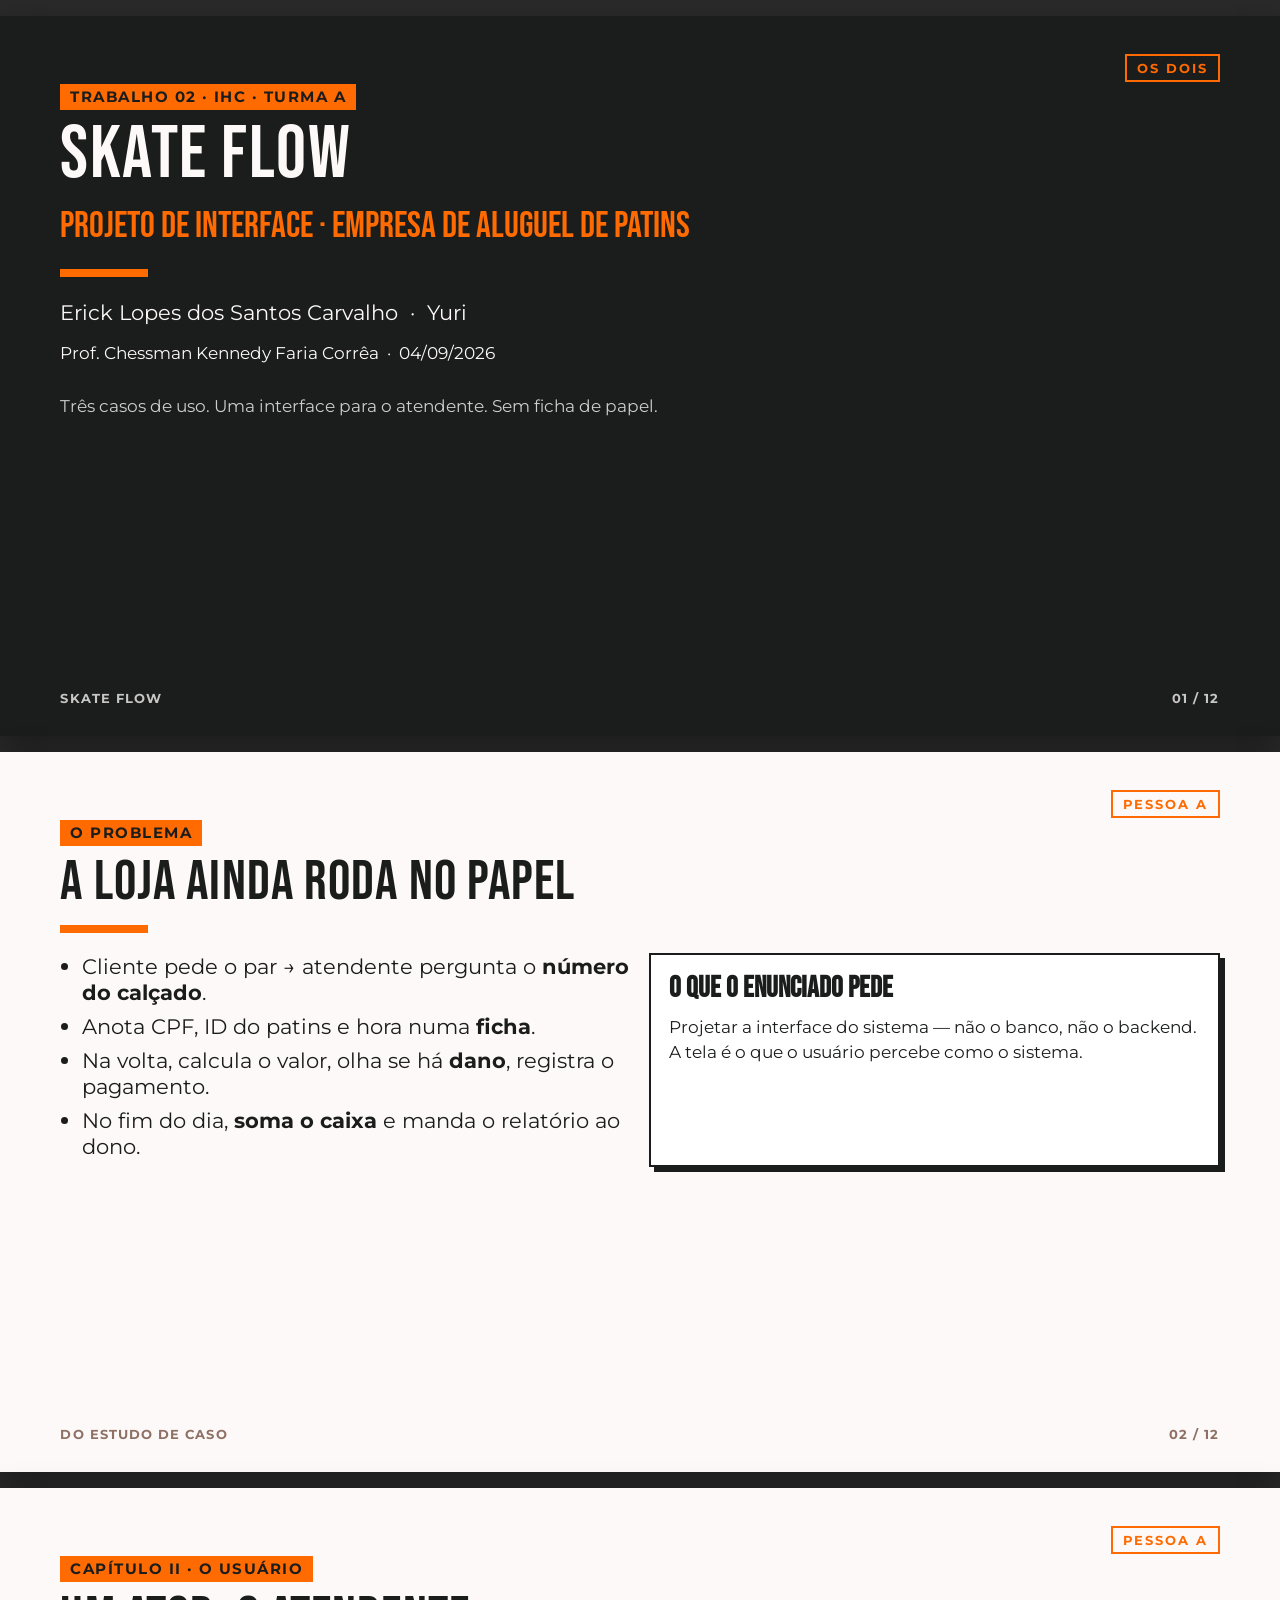
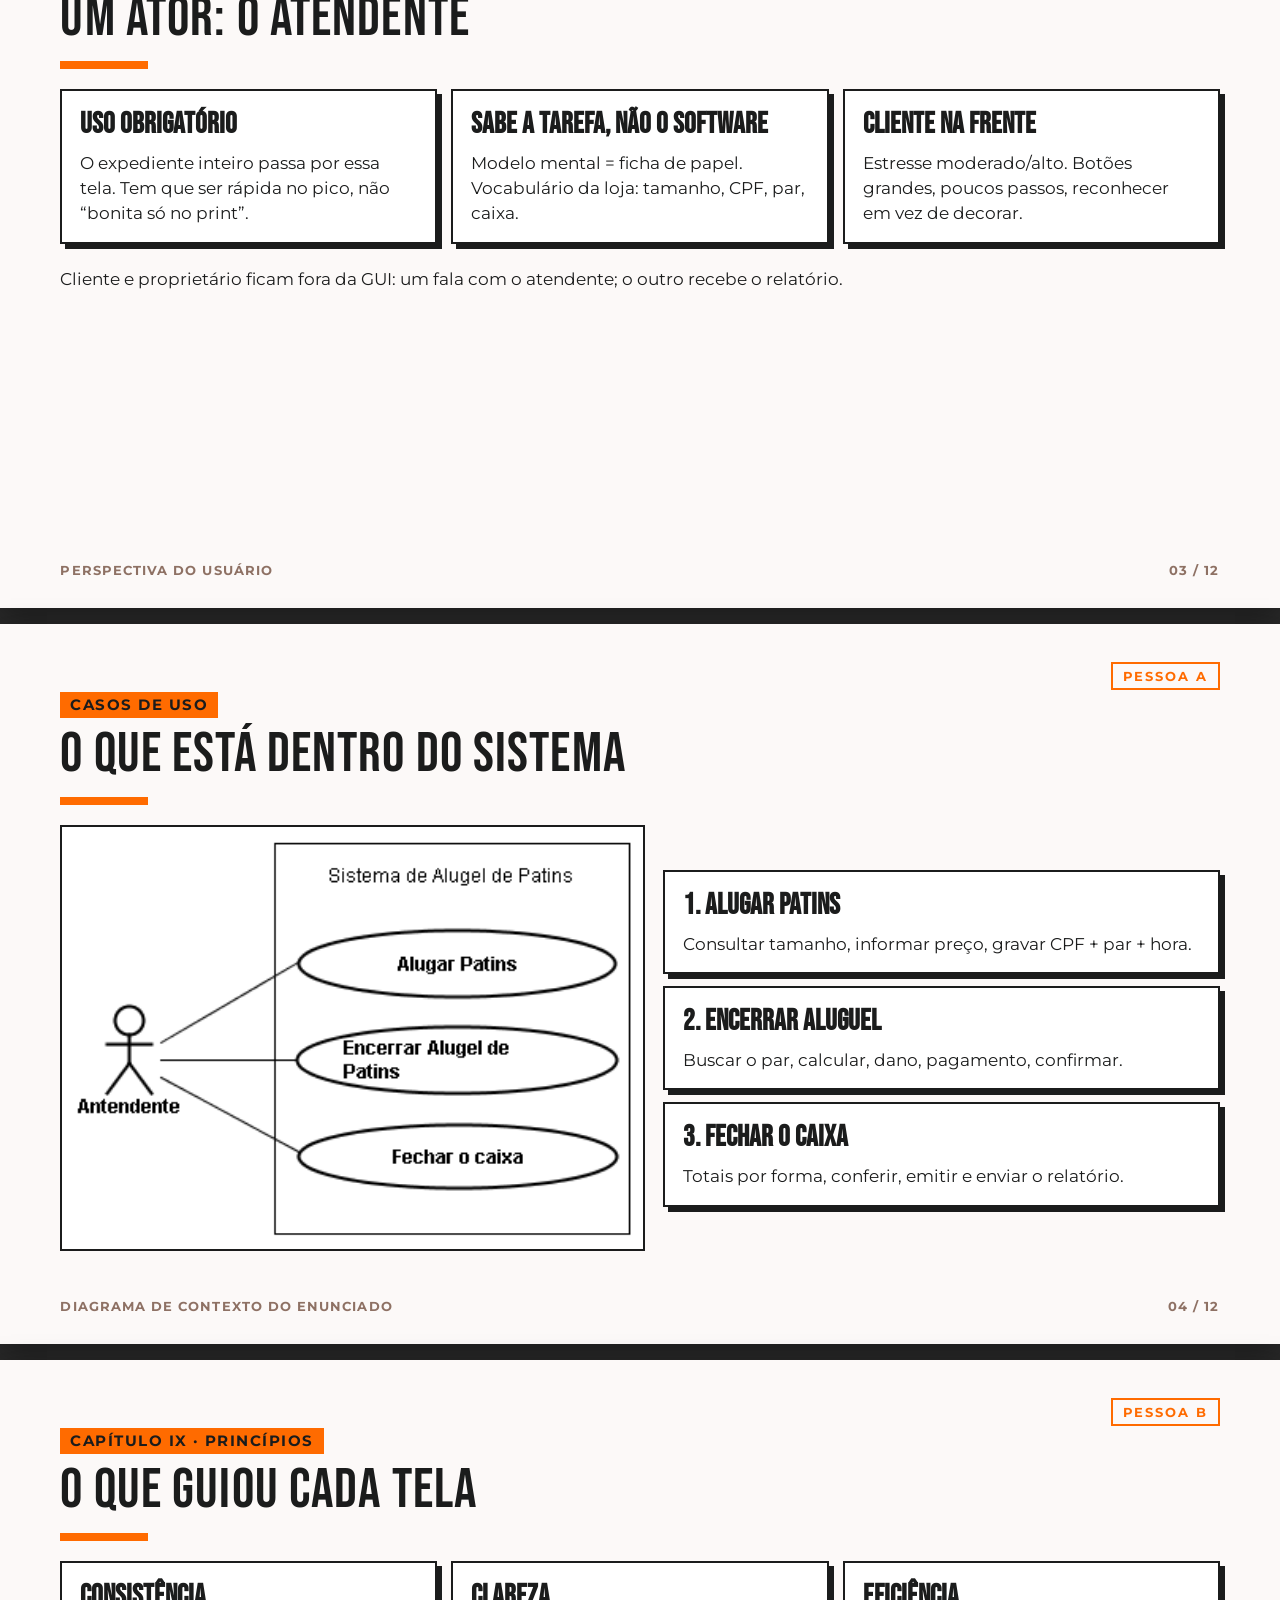
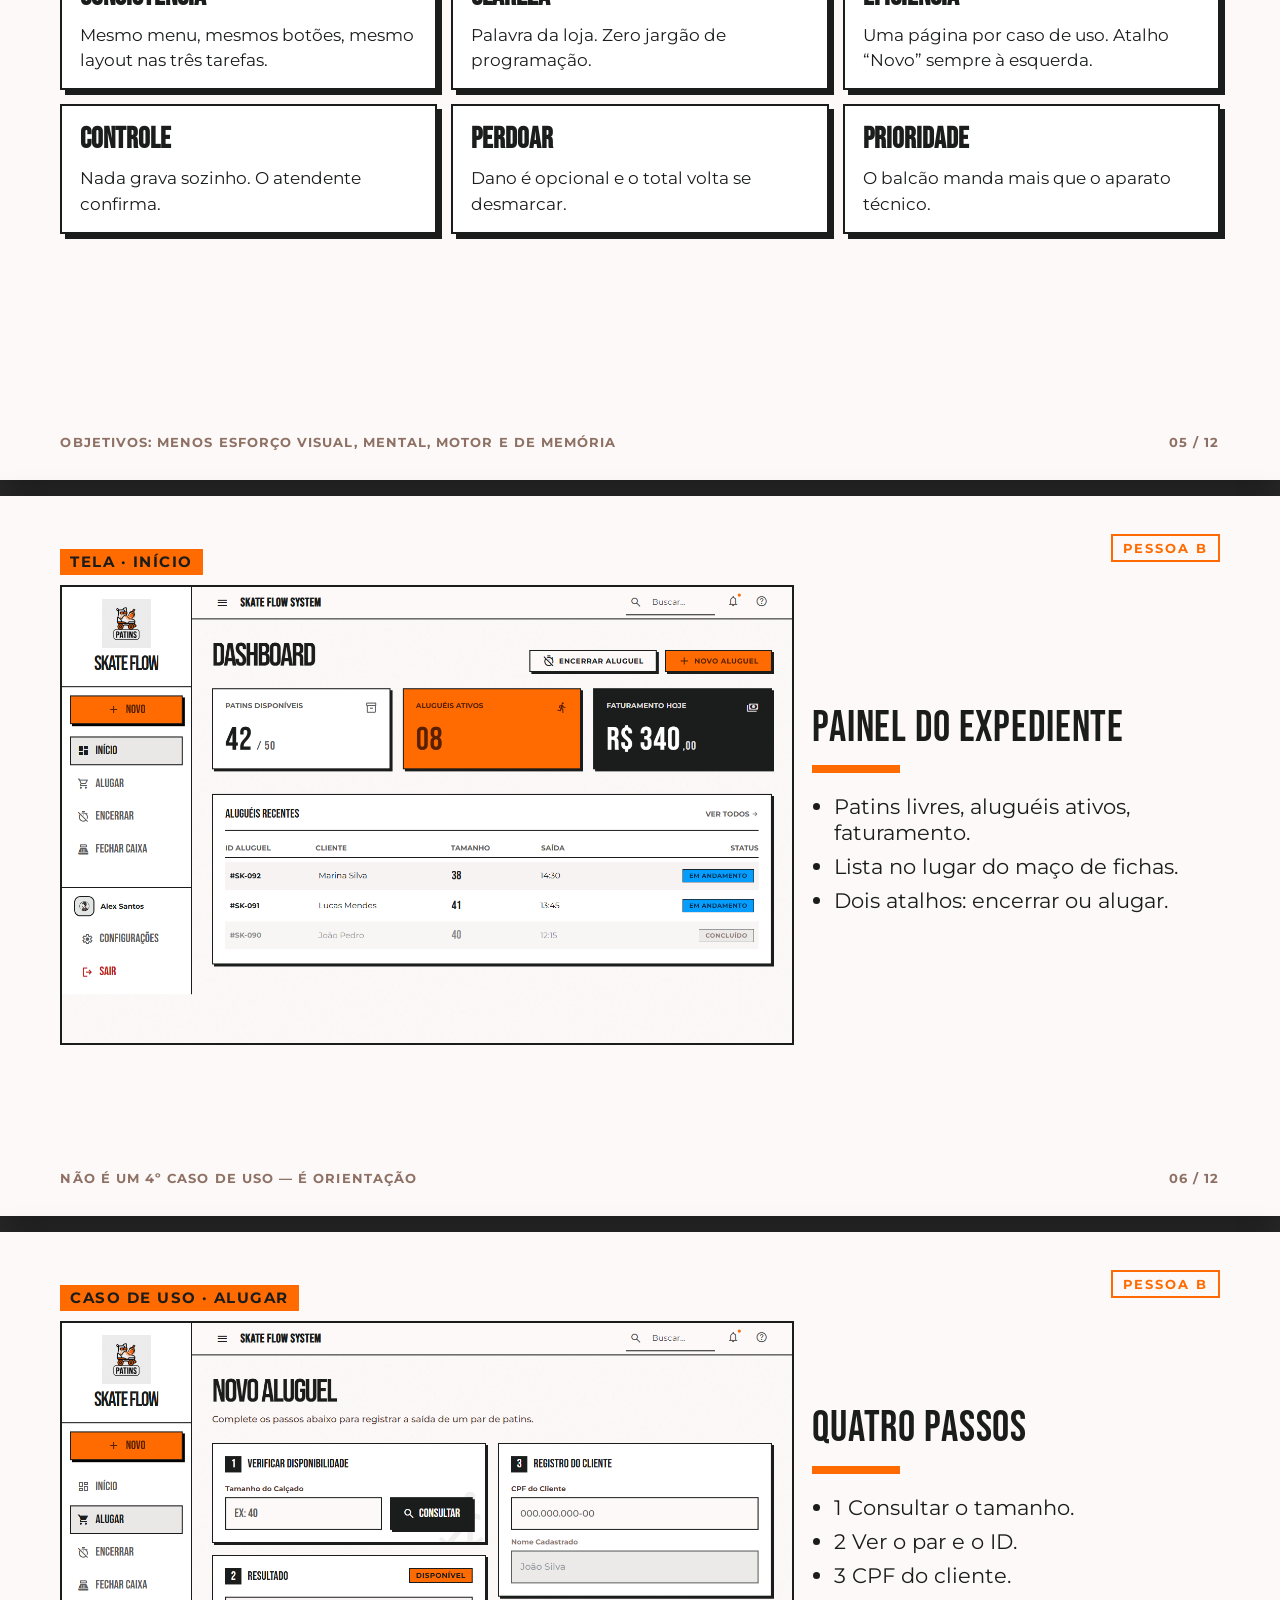
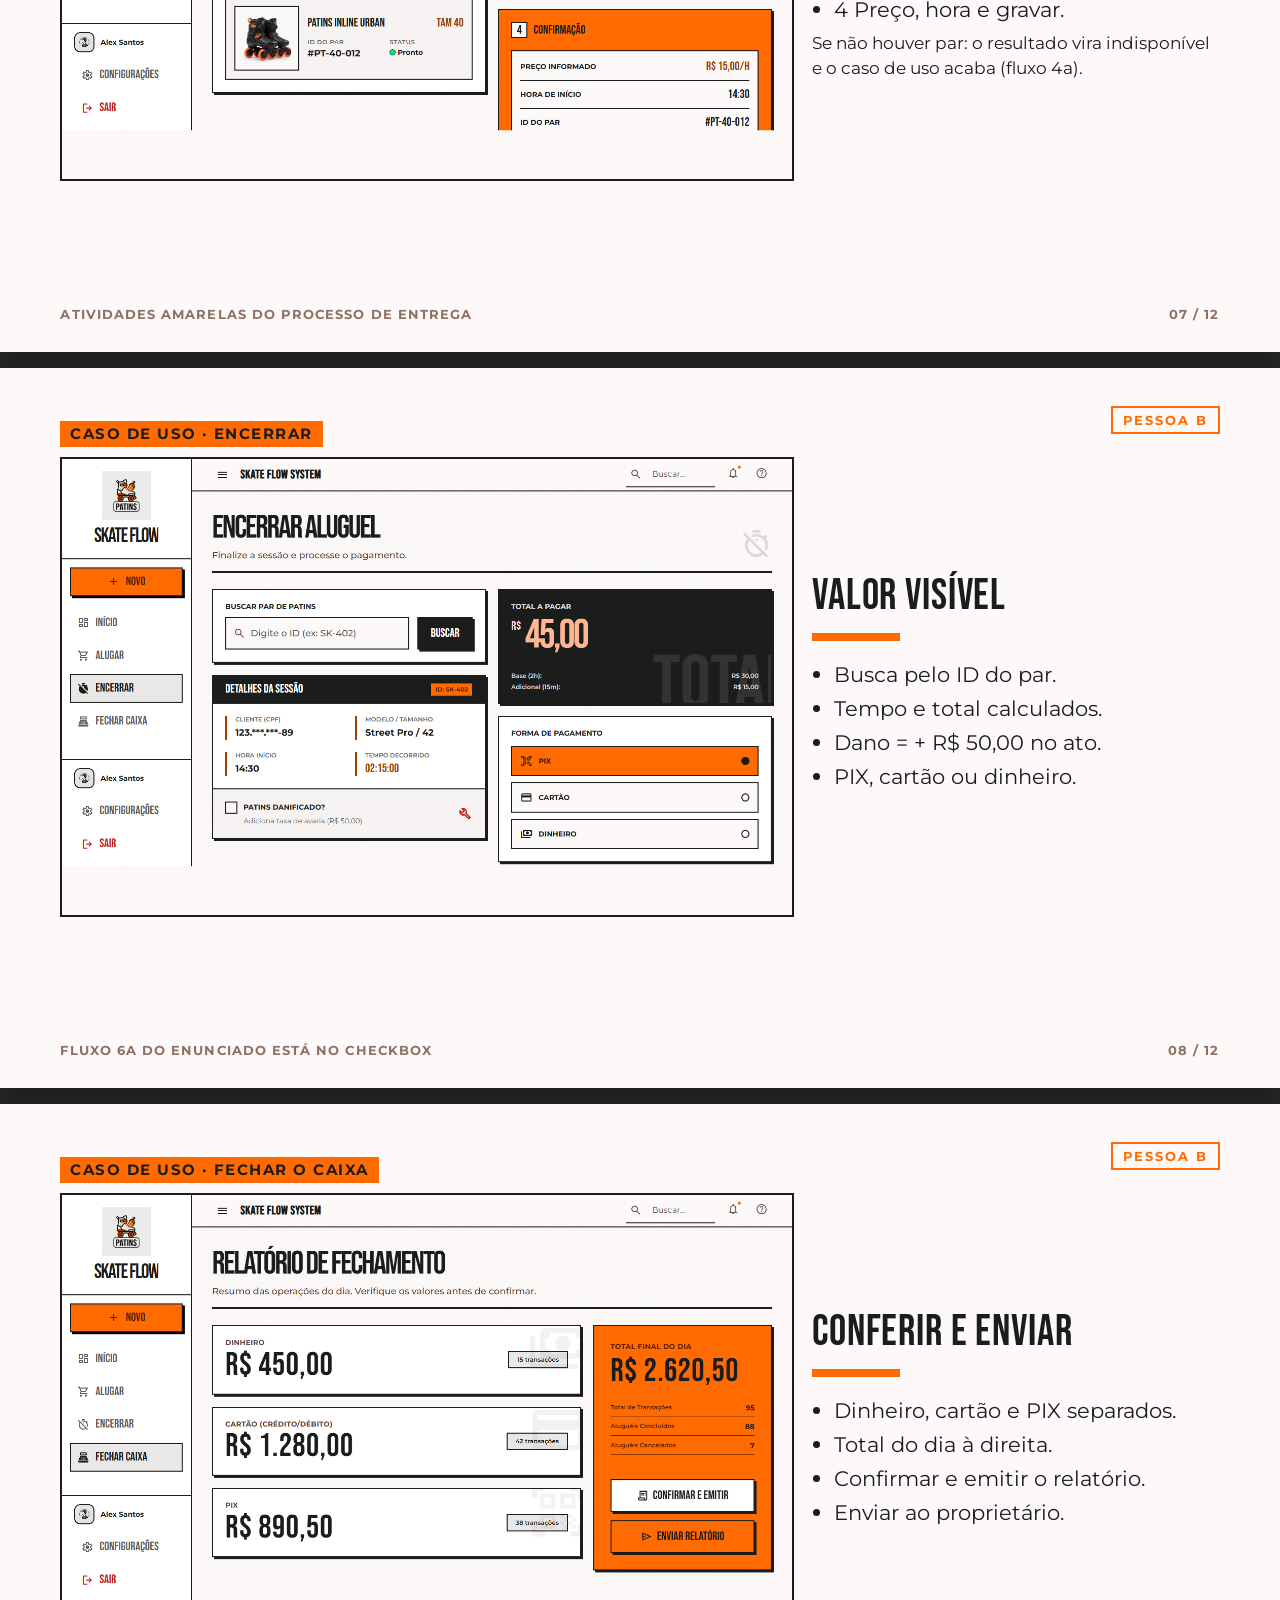
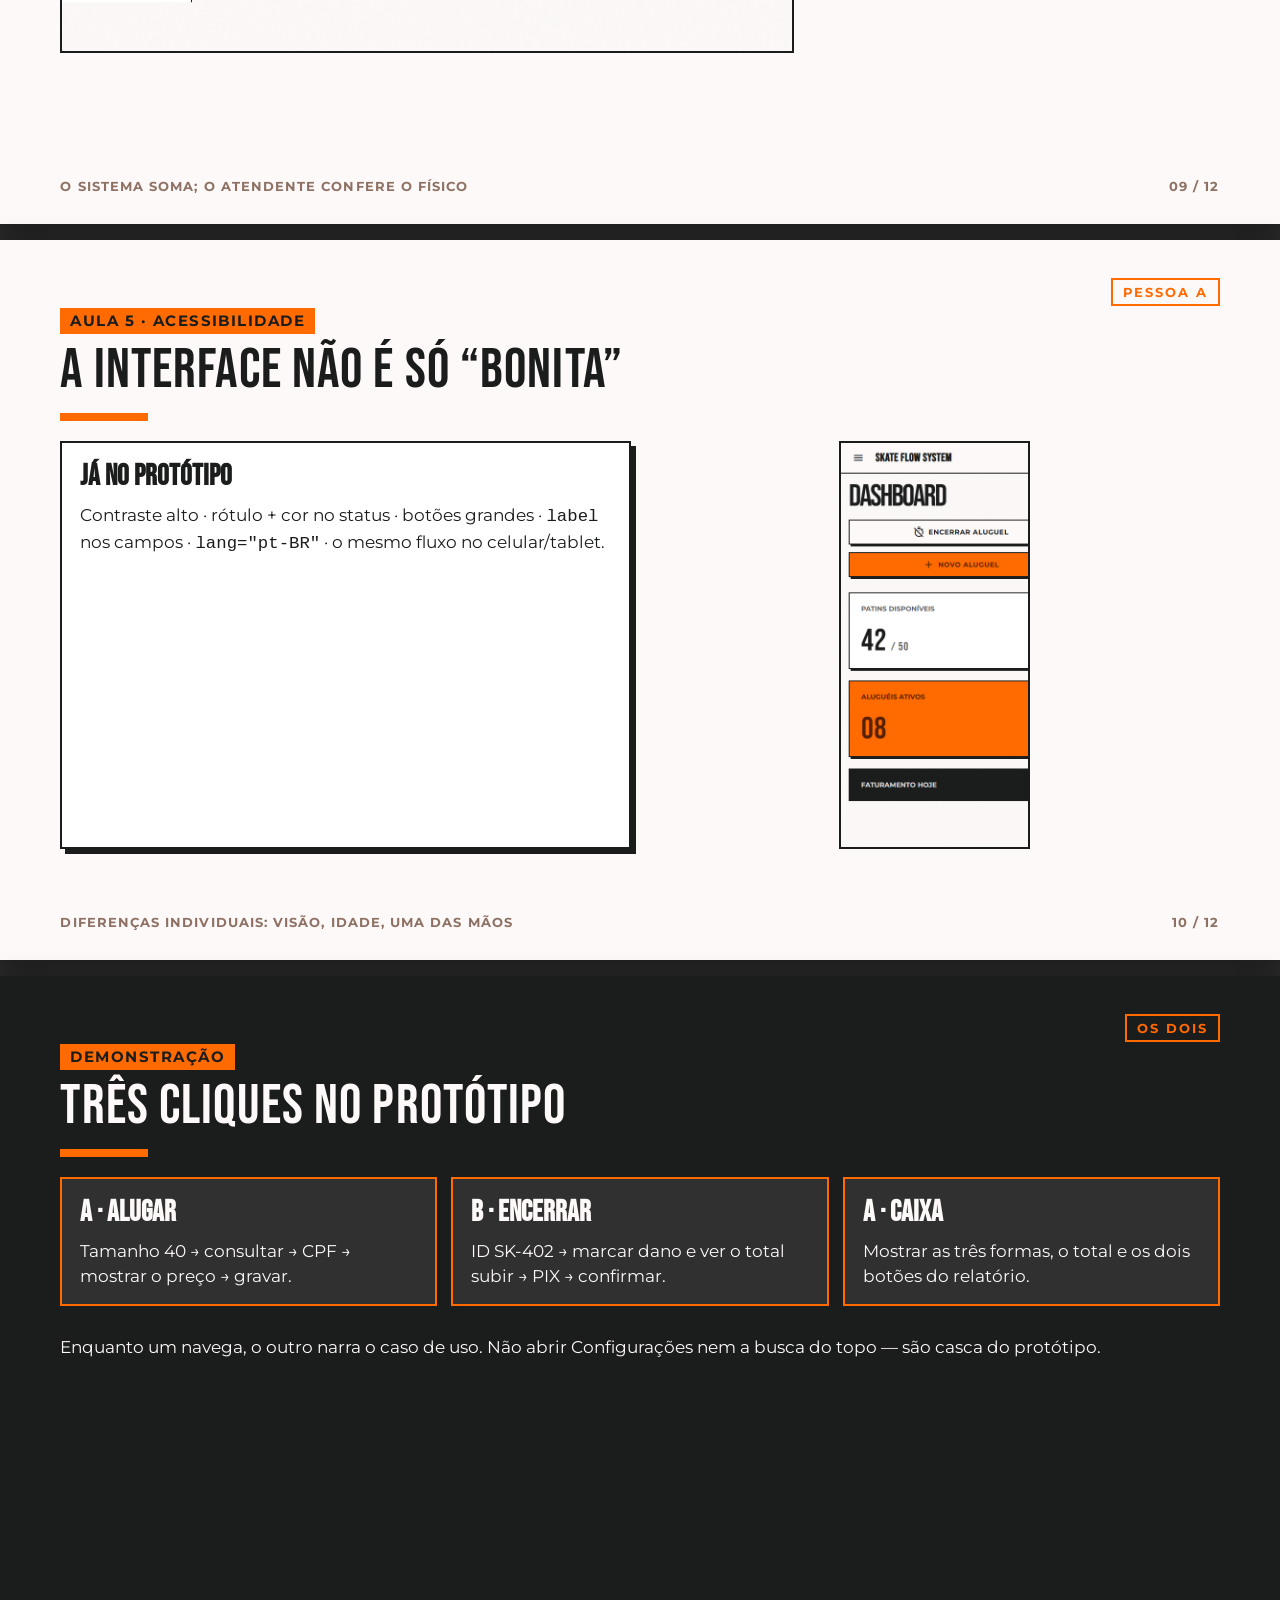
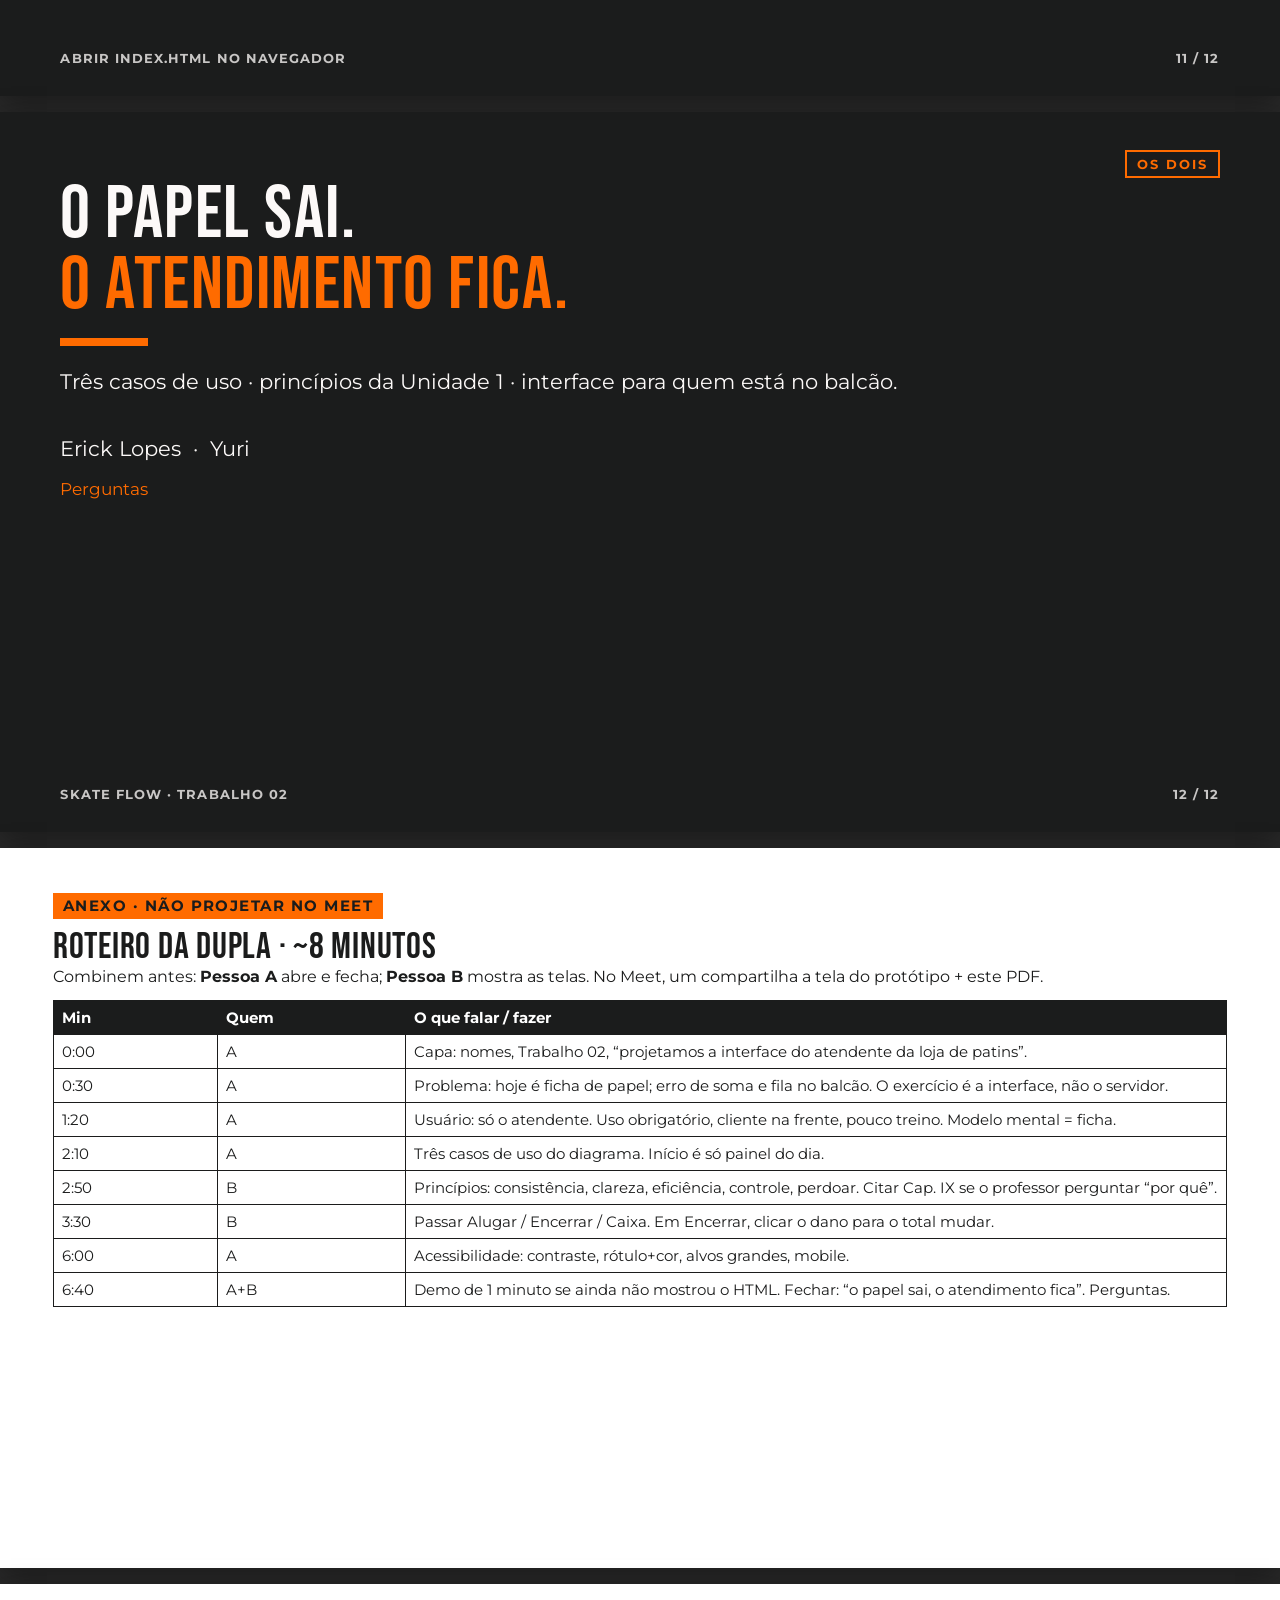
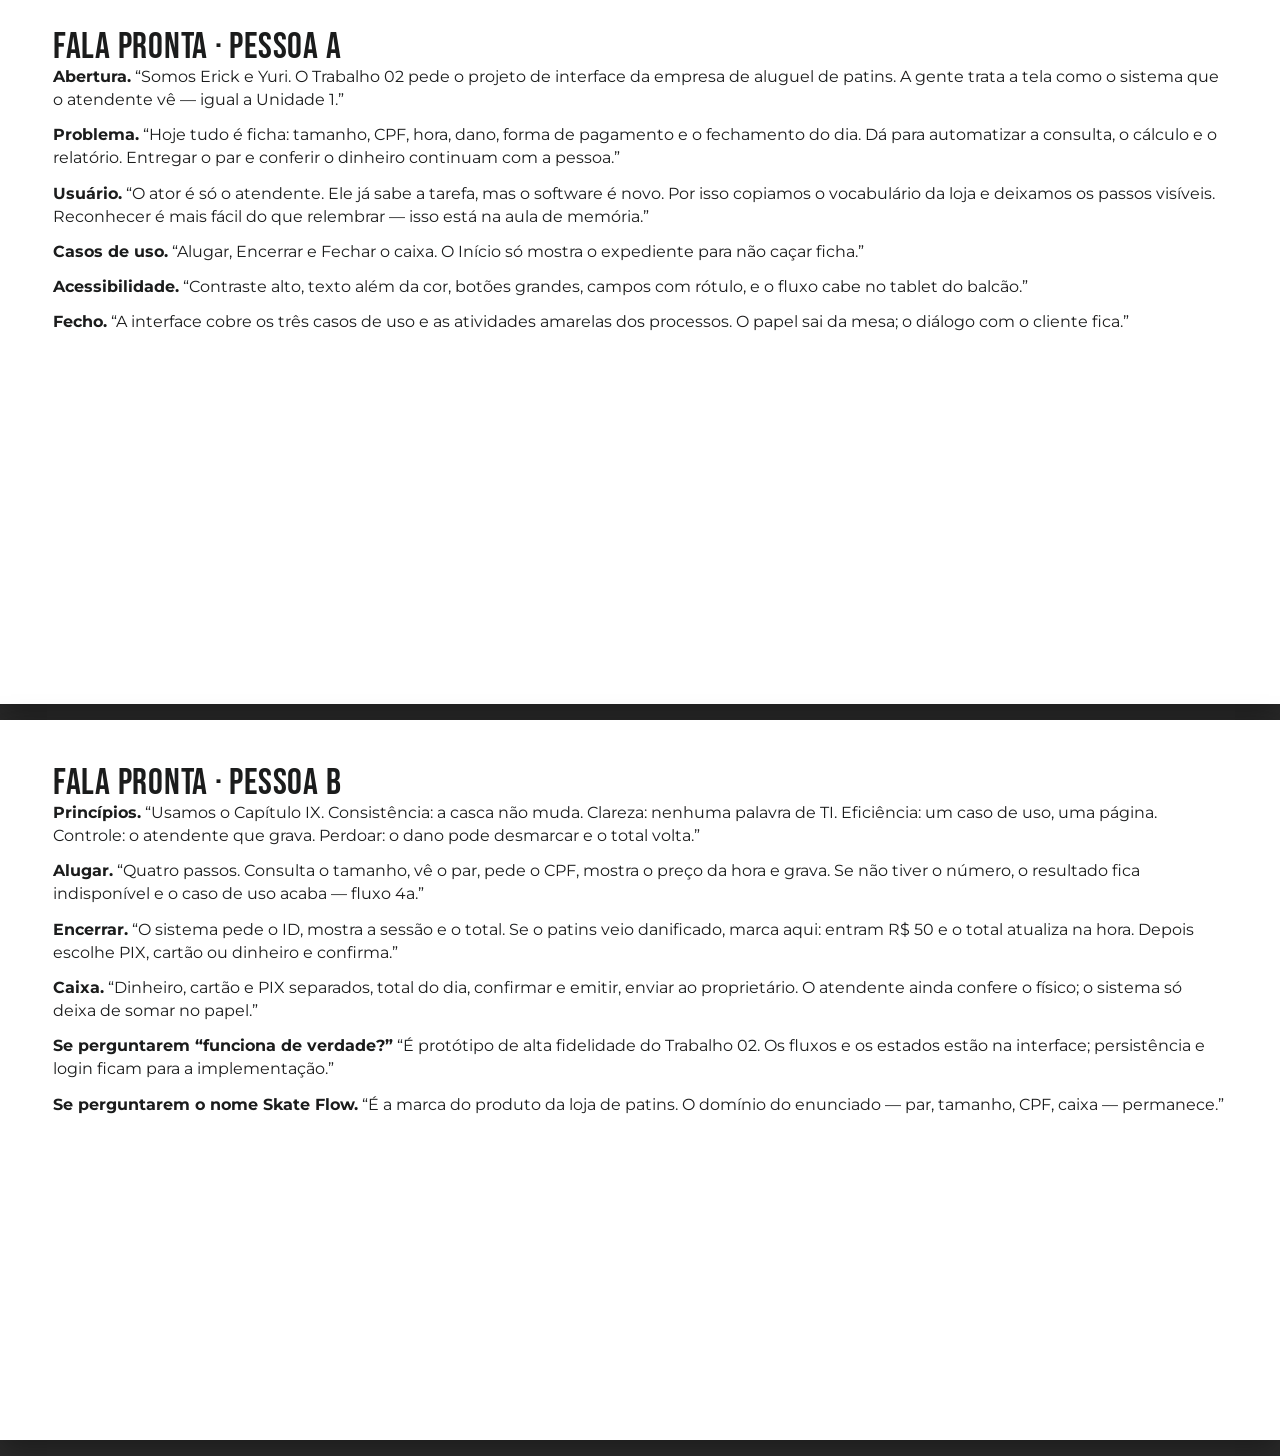
==== docs/Trabalho_02_Apresentacao_SkateFlow.html @ 1dd97738 "Update references from "Sinal do dia" to "Painel do expediente" in presentation documents for consis" ====
<!DOCTYPE html>
<html lang="pt-BR">
<head>
<meta charset="utf-8">
<title>Apresentação · Trabalho 02 · Skate Flow</title>
<link href="https://fonts.googleapis.com/css2?family=Bebas+Neue&family=Montserrat:wght@400;500;600;700&display=swap" rel="stylesheet">
<style>
  :root {
    --ink: #1b1c1c;
    --paper: #fcf9f8;
    --orange: #ff6b00;
    --muted: #5a4136;
  }
  * { box-sizing: border-box; }
  html, body { margin: 0; padding: 0; background: #2a2a2a; font-family: Montserrat, Arial, sans-serif; }
  @page { size: 338.67mm 190.5mm; margin: 0; }
  @media print {
    body { background: white; }
    .slide { margin: 0; box-shadow: none; page-break-after: always; break-after: page; }
    .slide:last-child { page-break-after: auto; }
  }
  .slide {
    width: 338.67mm;
    height: 190.5mm;
    margin: 16px auto;
    background: var(--paper);
    color: var(--ink);
    position: relative;
    overflow: hidden;
    box-shadow: 0 10px 30px rgba(0,0,0,.35);
  }
  .slide.dark { background: var(--ink); color: #fcf9f8; }
  .pad { padding: 18mm 16mm 16mm; height: 100%; }
  .who {
    position: absolute; top: 10mm; right: 16mm;
    font-size: 10pt; font-weight: 700; letter-spacing: .14em;
    text-transform: uppercase; color: var(--orange);
    border: 2px solid var(--orange); padding: 4px 10px;
  }
  .dark .who { color: var(--orange); }
  h1, h2, .bebas { font-family: "Bebas Neue", Impact, sans-serif; font-weight: 400; letter-spacing: .02em; line-height: .95; margin: 0; }
  h1 { font-size: 56pt; }
  h2 { font-size: 42pt; }
  .orange { color: var(--orange); }
  .rule { width: 88px; height: 8px; background: var(--orange); margin: 16px 0 20px; }
  p { font-size: 16pt; line-height: 1.45; margin: 0 0 12px; }
  .small { font-size: 13pt; }
  .cols { display: grid; grid-template-columns: 1fr 1fr; gap: 18px; }
  .cols-3 { display: grid; grid-template-columns: 1fr 1fr 1fr; gap: 14px; }
  .card {
    border: 2.5px solid var(--ink);
    box-shadow: 5px 5px 0 #1b1c1c;
    padding: 16px 18px;
    background: #fff;
  }
  .dark .card { background: #303030; color: #fcf9f8; border-color: #ff6b00; box-shadow: none; }
  .card h3 { font-family: "Bebas Neue", Impact, sans-serif; font-size: 22pt; margin: 0 0 8px; }
  .card p { font-size: 13pt; margin: 0; }
  ul { margin: 0; padding-left: 22px; }
  li { font-size: 16pt; margin-bottom: 8px; }
  .shot { width: 100%; border: 2.5px solid var(--ink); display: block; }
  .foot {
    position: absolute; left: 16mm; right: 16mm; bottom: 8mm;
    display: flex; justify-content: space-between;
    font-size: 10pt; letter-spacing: .08em; text-transform: uppercase; font-weight: 700;
    color: #8e7164;
  }
  .dark .foot { color: #c8c6c5; }
  .badge {
    display: inline-block; background: var(--orange); color: var(--ink);
    font-weight: 700; font-size: 11pt; letter-spacing: .1em;
    text-transform: uppercase; padding: 4px 10px; margin-bottom: 10px;
  }
  .script { background: #fff; }
  .script .pad { padding: 12mm 14mm; }
  .script h2 { font-size: 28pt; }
  .script p, .script li { font-size: 12pt; }
  .script table { width: 100%; border-collapse: collapse; font-size: 11.5pt; }
  .script th, .script td { border: 1.5px solid #1b1c1c; padding: 7px 8px; vertical-align: top; text-align: left; }
  .script th { background: #1b1c1c; color: #fff; }
</style>
</head>
<body>

<!-- 1 capa -->
<section class="slide dark">
  <div class="who">Os dois</div>
  <div class="pad">
    <div class="badge">Trabalho 02 · IHC · Turma A</div>
    <h1>Skate Flow</h1>
    <p class="orange" style="font-family:'Bebas Neue';font-size:28pt;margin-top:8px;">Projeto de interface · Empresa de aluguel de patins</p>
    <div class="rule"></div>
    <p>Erick Lopes dos Santos Carvalho &nbsp;·&nbsp; Yuri</p>
    <p class="small">Prof. Chessman Kennedy Faria Corrêa &nbsp;·&nbsp; 04/09/2026</p>
    <p class="small" style="margin-top:28px;opacity:.8;">Três casos de uso. Uma interface para o atendente. Sem ficha de papel.</p>
  </div>
  <div class="foot"><span>Skate Flow</span><span>01 / 12</span></div>
</section>

<!-- 2 problema -->
<section class="slide">
  <div class="who">Pessoa A</div>
  <div class="pad">
    <div class="badge">O problema</div>
    <h2>A loja ainda roda no papel</h2>
    <div class="rule"></div>
    <div class="cols">
      <div>
        <ul>
          <li>Cliente pede o par → atendente pergunta o <b>número do calçado</b>.</li>
          <li>Anota CPF, ID do patins e hora numa <b>ficha</b>.</li>
          <li>Na volta, calcula o valor, olha se há <b>dano</b>, registra o pagamento.</li>
          <li>No fim do dia, <b>soma o caixa</b> e manda o relatório ao dono.</li>
        </ul>
      </div>
      <div class="card">
        <h3>O que o enunciado pede</h3>
        <p>Projetar a interface do sistema — não o banco, não o backend. A tela é o que o usuário percebe como o sistema.</p>
      </div>
    </div>
  </div>
  <div class="foot"><span>Do estudo de caso</span><span>02 / 12</span></div>
</section>

<!-- 3 usuario -->
<section class="slide">
  <div class="who">Pessoa A</div>
  <div class="pad">
    <div class="badge">Capítulo II · O usuário</div>
    <h2>Um ator: o atendente</h2>
    <div class="rule"></div>
    <div class="cols-3">
      <div class="card">
        <h3>Uso obrigatório</h3>
        <p>O expediente inteiro passa por essa tela. Tem que ser rápida no pico, não “bonita só no print”.</p>
      </div>
      <div class="card">
        <h3>Sabe a tarefa, não o software</h3>
        <p>Modelo mental = ficha de papel. Vocabulário da loja: tamanho, CPF, par, caixa.</p>
      </div>
      <div class="card">
        <h3>Cliente na frente</h3>
        <p>Estresse moderado/alto. Botões grandes, poucos passos, reconhecer em vez de decorar.</p>
      </div>
    </div>
    <p class="small" style="margin-top:22px;">Cliente e proprietário ficam fora da GUI: um fala com o atendente; o outro recebe o relatório.</p>
  </div>
  <div class="foot"><span>Perspectiva do usuário</span><span>03 / 12</span></div>
</section>

<!-- 4 casos de uso -->
<section class="slide">
  <div class="who">Pessoa A</div>
  <div class="pad">
    <div class="badge">Casos de uso</div>
    <h2>O que está dentro do sistema</h2>
    <div class="rule"></div>
    <div class="cols" style="grid-template-columns: 1.05fr 1fr; align-items:center;">
      <img class="shot" src="_extract/diagram_3_367x267.png" alt="Diagrama de contexto">
      <div>
        <div class="card" style="margin-bottom:12px;"><h3>1. Alugar patins</h3><p>Consultar tamanho, informar preço, gravar CPF + par + hora.</p></div>
        <div class="card" style="margin-bottom:12px;"><h3>2. Encerrar aluguel</h3><p>Buscar o par, calcular, dano, pagamento, confirmar.</p></div>
        <div class="card"><h3>3. Fechar o caixa</h3><p>Totais por forma, conferir, emitir e enviar o relatório.</p></div>
      </div>
    </div>
  </div>
  <div class="foot"><span>Diagrama de contexto do enunciado</span><span>04 / 12</span></div>
</section>

<!-- 5 principios -->
<section class="slide">
  <div class="who">Pessoa B</div>
  <div class="pad">
    <div class="badge">Capítulo IX · Princípios</div>
    <h2>O que guiou cada tela</h2>
    <div class="rule"></div>
    <div class="cols-3">
      <div class="card"><h3>Consistência</h3><p>Mesmo menu, mesmos botões, mesmo layout nas três tarefas.</p></div>
      <div class="card"><h3>Clareza</h3><p>Palavra da loja. Zero jargão de programação.</p></div>
      <div class="card"><h3>Eficiência</h3><p>Uma página por caso de uso. Atalho “Novo” sempre à esquerda.</p></div>
      <div class="card"><h3>Controle</h3><p>Nada grava sozinho. O atendente confirma.</p></div>
      <div class="card"><h3>Perdoar</h3><p>Dano é opcional e o total volta se desmarcar.</p></div>
      <div class="card"><h3>Prioridade</h3><p>O balcão manda mais que o aparato técnico.</p></div>
    </div>
  </div>
  <div class="foot"><span>Objetivos: menos esforço visual, mental, motor e de memória</span><span>05 / 12</span></div>
</section>

<!-- 6 inicio -->
<section class="slide">
  <div class="who">Pessoa B</div>
  <div class="pad" style="padding-top:14mm;">
    <div class="badge">Tela · Início</div>
    <div class="cols" style="grid-template-columns: 1.35fr .75fr; align-items:center;">
      <img class="shot" src="_extract/tela_dashboard.png" alt="Dashboard">
      <div>
        <h2 style="font-size:32pt;">Painel do expediente</h2>
        <div class="rule"></div>
        <ul>
          <li>Patins livres, aluguéis ativos, faturamento.</li>
          <li>Lista no lugar do maço de fichas.</li>
          <li>Dois atalhos: encerrar ou alugar.</li>
        </ul>
      </div>
    </div>
  </div>
  <div class="foot"><span>Não é um 4º caso de uso — é orientação</span><span>06 / 12</span></div>
</section>

<!-- 7 alugar -->
<section class="slide">
  <div class="who">Pessoa B</div>
  <div class="pad" style="padding-top:14mm;">
    <div class="badge">Caso de uso · Alugar</div>
    <div class="cols" style="grid-template-columns: 1.35fr .75fr; align-items:center;">
      <img class="shot" src="_extract/tela_alugar.png" alt="Alugar">
      <div>
        <h2 style="font-size:32pt;">Quatro passos</h2>
        <div class="rule"></div>
        <ul>
          <li>1 Consultar o tamanho.</li>
          <li>2 Ver o par e o ID.</li>
          <li>3 CPF do cliente.</li>
          <li>4 Preço, hora e gravar.</li>
        </ul>
        <p class="small">Se não houver par: o resultado vira indisponível e o caso de uso acaba (fluxo 4a).</p>
      </div>
    </div>
  </div>
  <div class="foot"><span>Atividades amarelas do processo de entrega</span><span>07 / 12</span></div>
</section>

<!-- 8 encerrar -->
<section class="slide">
  <div class="who">Pessoa B</div>
  <div class="pad" style="padding-top:14mm;">
    <div class="badge">Caso de uso · Encerrar</div>
    <div class="cols" style="grid-template-columns: 1.35fr .75fr; align-items:center;">
      <img class="shot" src="_extract/tela_encerrar.png" alt="Encerrar">
      <div>
        <h2 style="font-size:32pt;">Valor visível</h2>
        <div class="rule"></div>
        <ul>
          <li>Busca pelo ID do par.</li>
          <li>Tempo e total calculados.</li>
          <li>Dano = + R$ 50,00 no ato.</li>
          <li>PIX, cartão ou dinheiro.</li>
        </ul>
      </div>
    </div>
  </div>
  <div class="foot"><span>Fluxo 6a do enunciado está no checkbox</span><span>08 / 12</span></div>
</section>

<!-- 9 caixa -->
<section class="slide">
  <div class="who">Pessoa B</div>
  <div class="pad" style="padding-top:14mm;">
    <div class="badge">Caso de uso · Fechar o caixa</div>
    <div class="cols" style="grid-template-columns: 1.35fr .75fr; align-items:center;">
      <img class="shot" src="_extract/tela_caixa.png" alt="Caixa">
      <div>
        <h2 style="font-size:32pt;">Conferir e enviar</h2>
        <div class="rule"></div>
        <ul>
          <li>Dinheiro, cartão e PIX separados.</li>
          <li>Total do dia à direita.</li>
          <li>Confirmar e emitir o relatório.</li>
          <li>Enviar ao proprietário.</li>
        </ul>
      </div>
    </div>
  </div>
  <div class="foot"><span>O sistema soma; o atendente confere o físico</span><span>09 / 12</span></div>
</section>

<!-- 10 acessibilidade -->
<section class="slide">
  <div class="who">Pessoa A</div>
  <div class="pad">
    <div class="badge">Aula 5 · Acessibilidade</div>
    <h2>A interface não é só “bonita”</h2>
    <div class="rule"></div>
    <div class="cols">
      <div class="card">
        <h3>Já no protótipo</h3>
        <p>Contraste alto · rótulo + cor no status · botões grandes · <code>label</code> nos campos · <code>lang="pt-BR"</code> · o mesmo fluxo no celular/tablet.</p>
      </div>
      <div>
        <img class="shot" src="_extract/tela_dashboard_mobile.png" alt="Mobile" style="max-height:108mm;width:auto;max-width:100%;margin:0 auto;">
      </div>
    </div>
  </div>
  <div class="foot"><span>Diferenças individuais: visão, idade, uma das mãos</span><span>10 / 12</span></div>
</section>

<!-- 11 demo -->
<section class="slide dark">
  <div class="who">Os dois</div>
  <div class="pad">
    <div class="badge">Demonstração</div>
    <h2>Três cliques no protótipo</h2>
    <div class="rule"></div>
    <div class="cols-3">
      <div class="card"><h3>A · Alugar</h3><p>Tamanho 40 → consultar → CPF → mostrar o preço → gravar.</p></div>
      <div class="card"><h3>B · Encerrar</h3><p>ID SK-402 → marcar dano e ver o total subir → PIX → confirmar.</p></div>
      <div class="card"><h3>A · Caixa</h3><p>Mostrar as três formas, o total e os dois botões do relatório.</p></div>
    </div>
    <p class="small" style="margin-top:28px;">Enquanto um navega, o outro narra o caso de uso. Não abrir Configurações nem a busca do topo — são casca do protótipo.</p>
  </div>
  <div class="foot"><span>Abrir index.html no navegador</span><span>11 / 12</span></div>
</section>

<!-- 12 fim -->
<section class="slide dark">
  <div class="who">Os dois</div>
  <div class="pad">
    <h1>O papel sai.<br><span class="orange">O atendimento fica.</span></h1>
    <div class="rule"></div>
    <p>Três casos de uso · princípios da Unidade 1 · interface para quem está no balcão.</p>
    <p style="margin-top:36px;">Erick Lopes &nbsp;·&nbsp; Yuri</p>
    <p class="small orange">Perguntas</p>
  </div>
  <div class="foot"><span>Skate Flow · Trabalho 02</span><span>12 / 12</span></div>
</section>

<!-- ROTEIRO -->
<section class="slide script">
  <div class="pad">
    <div class="badge">Anexo · não projetar no Meet</div>
    <h2>Roteiro da dupla · ~8 minutos</h2>
    <p>Combinem antes: <b>Pessoa A</b> abre e fecha; <b>Pessoa B</b> mostra as telas. No Meet, um compartilha a tela do protótipo + este PDF.</p>
    <table>
      <tr><th style="width:14%">Min</th><th style="width:16%">Quem</th><th>O que falar / fazer</th></tr>
      <tr><td>0:00</td><td>A</td><td>Capa: nomes, Trabalho 02, “projetamos a interface do atendente da loja de patins”.</td></tr>
      <tr><td>0:30</td><td>A</td><td>Problema: hoje é ficha de papel; erro de soma e fila no balcão. O exercício é a interface, não o servidor.</td></tr>
      <tr><td>1:20</td><td>A</td><td>Usuário: só o atendente. Uso obrigatório, cliente na frente, pouco treino. Modelo mental = ficha.</td></tr>
      <tr><td>2:10</td><td>A</td><td>Três casos de uso do diagrama. Início é só painel do dia.</td></tr>
      <tr><td>2:50</td><td>B</td><td>Princípios: consistência, clareza, eficiência, controle, perdoar. Citar Cap. IX se o professor perguntar “por quê”.</td></tr>
      <tr><td>3:30</td><td>B</td><td>Passar Alugar / Encerrar / Caixa. Em Encerrar, clicar o dano para o total mudar.</td></tr>
      <tr><td>6:00</td><td>A</td><td>Acessibilidade: contraste, rótulo+cor, alvos grandes, mobile.</td></tr>
      <tr><td>6:40</td><td>A+B</td><td>Demo de 1 minuto se ainda não mostrou o HTML. Fechar: “o papel sai, o atendimento fica”. Perguntas.</td></tr>
    </table>
  </div>
</section>

<section class="slide script">
  <div class="pad">
    <h2>Fala pronta · Pessoa A</h2>
    <p><b>Abertura.</b> “Somos Erick e Yuri. O Trabalho 02 pede o projeto de interface da empresa de aluguel de patins. A gente trata a tela como o sistema que o atendente vê — igual a Unidade 1.”</p>
    <p><b>Problema.</b> “Hoje tudo é ficha: tamanho, CPF, hora, dano, forma de pagamento e o fechamento do dia. Dá para automatizar a consulta, o cálculo e o relatório. Entregar o par e conferir o dinheiro continuam com a pessoa.”</p>
    <p><b>Usuário.</b> “O ator é só o atendente. Ele já sabe a tarefa, mas o software é novo. Por isso copiamos o vocabulário da loja e deixamos os passos visíveis. Reconhecer é mais fácil do que relembrar — isso está na aula de memória.”</p>
    <p><b>Casos de uso.</b> “Alugar, Encerrar e Fechar o caixa. O Início só mostra o expediente para não caçar ficha.”</p>
    <p><b>Acessibilidade.</b> “Contraste alto, texto além da cor, botões grandes, campos com rótulo, e o fluxo cabe no tablet do balcão.”</p>
    <p><b>Fecho.</b> “A interface cobre os três casos de uso e as atividades amarelas dos processos. O papel sai da mesa; o diálogo com o cliente fica.”</p>
  </div>
</section>

<section class="slide script">
  <div class="pad">
    <h2>Fala pronta · Pessoa B</h2>
    <p><b>Princípios.</b> “Usamos o Capítulo IX. Consistência: a casca não muda. Clareza: nenhuma palavra de TI. Eficiência: um caso de uso, uma página. Controle: o atendente que grava. Perdoar: o dano pode desmarcar e o total volta.”</p>
    <p><b>Alugar.</b> “Quatro passos. Consulta o tamanho, vê o par, pede o CPF, mostra o preço da hora e grava. Se não tiver o número, o resultado fica indisponível e o caso de uso acaba — fluxo 4a.”</p>
    <p><b>Encerrar.</b> “O sistema pede o ID, mostra a sessão e o total. Se o patins veio danificado, marca aqui: entram R$ 50 e o total atualiza na hora. Depois escolhe PIX, cartão ou dinheiro e confirma.”</p>
    <p><b>Caixa.</b> “Dinheiro, cartão e PIX separados, total do dia, confirmar e emitir, enviar ao proprietário. O atendente ainda confere o físico; o sistema só deixa de somar no papel.”</p>
    <p><b>Se perguntarem “funciona de verdade?”</b> “É protótipo de alta fidelidade do Trabalho 02. Os fluxos e os estados estão na interface; persistência e login ficam para a implementação.”</p>
    <p><b>Se perguntarem o nome Skate Flow.</b> “É a marca do produto da loja de patins. O domínio do enunciado — par, tamanho, CPF, caixa — permanece.”</p>
  </div>
</section>

</body>
</html>
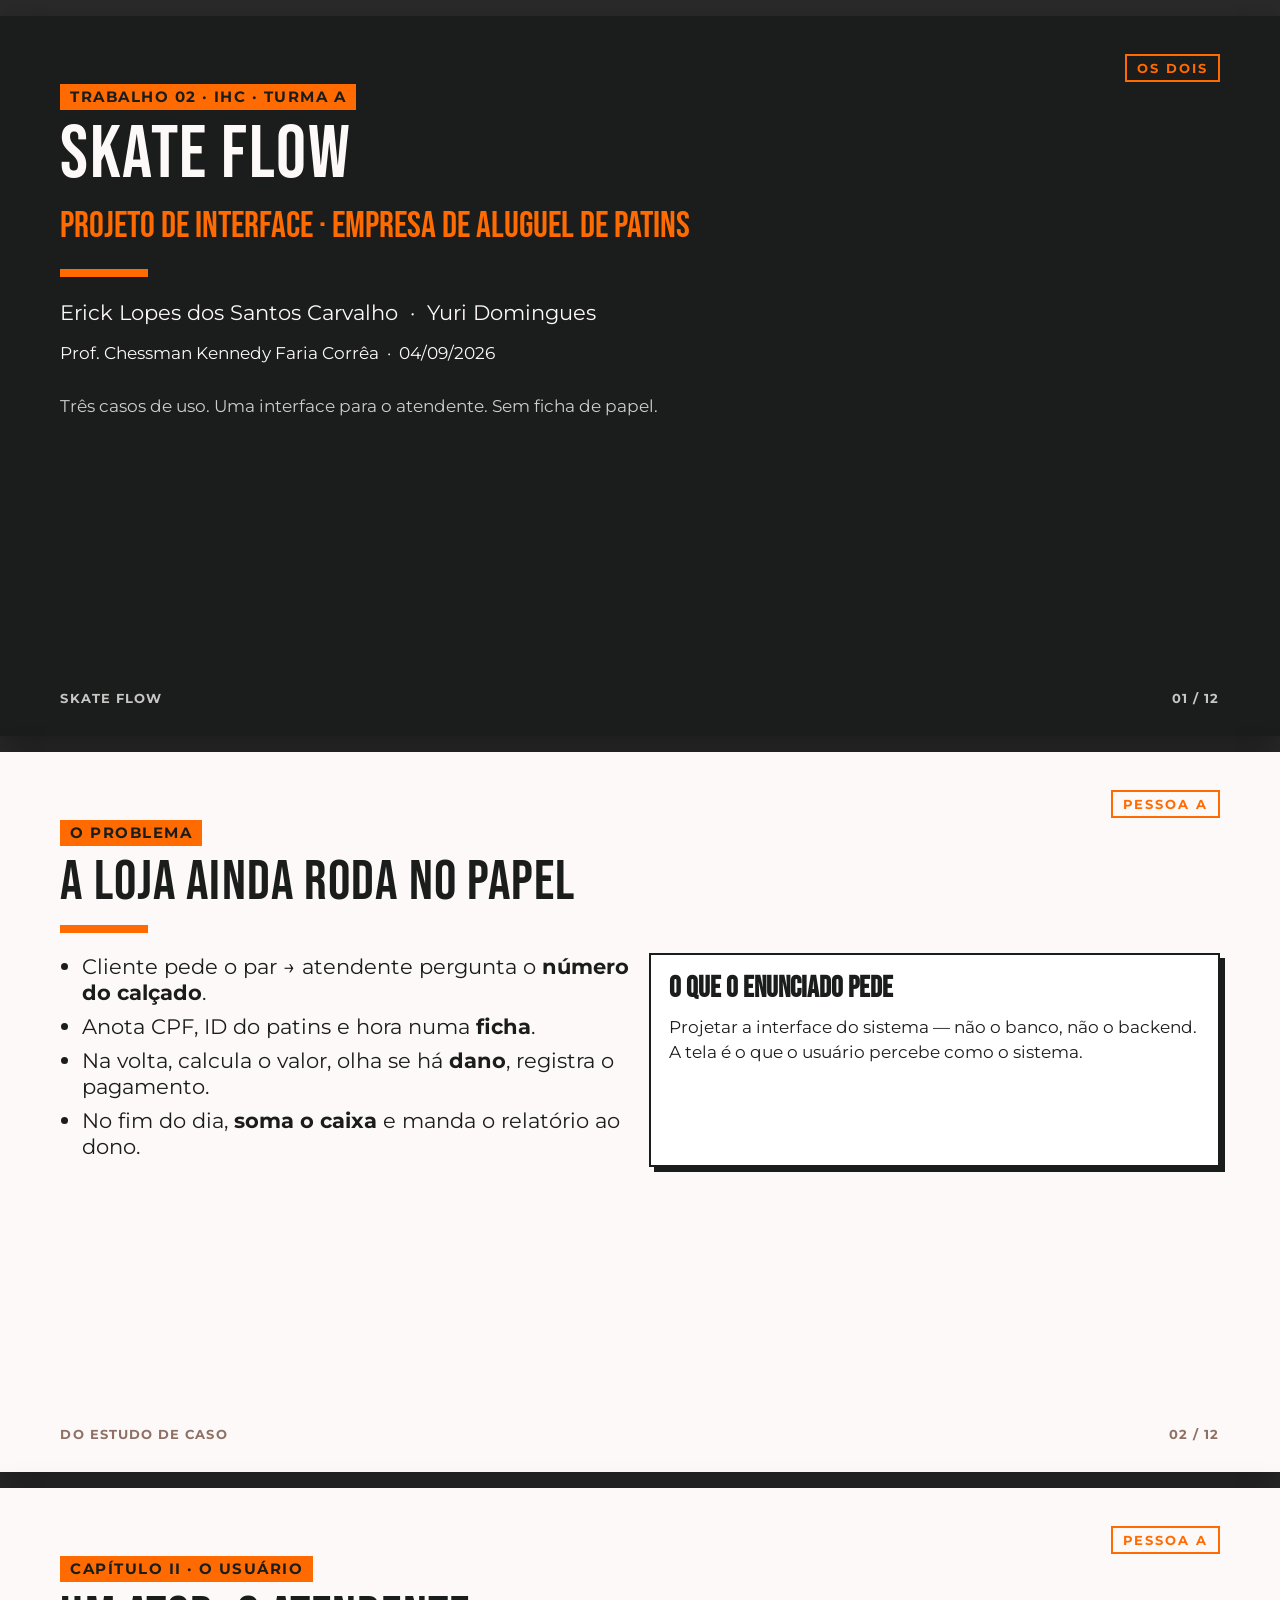
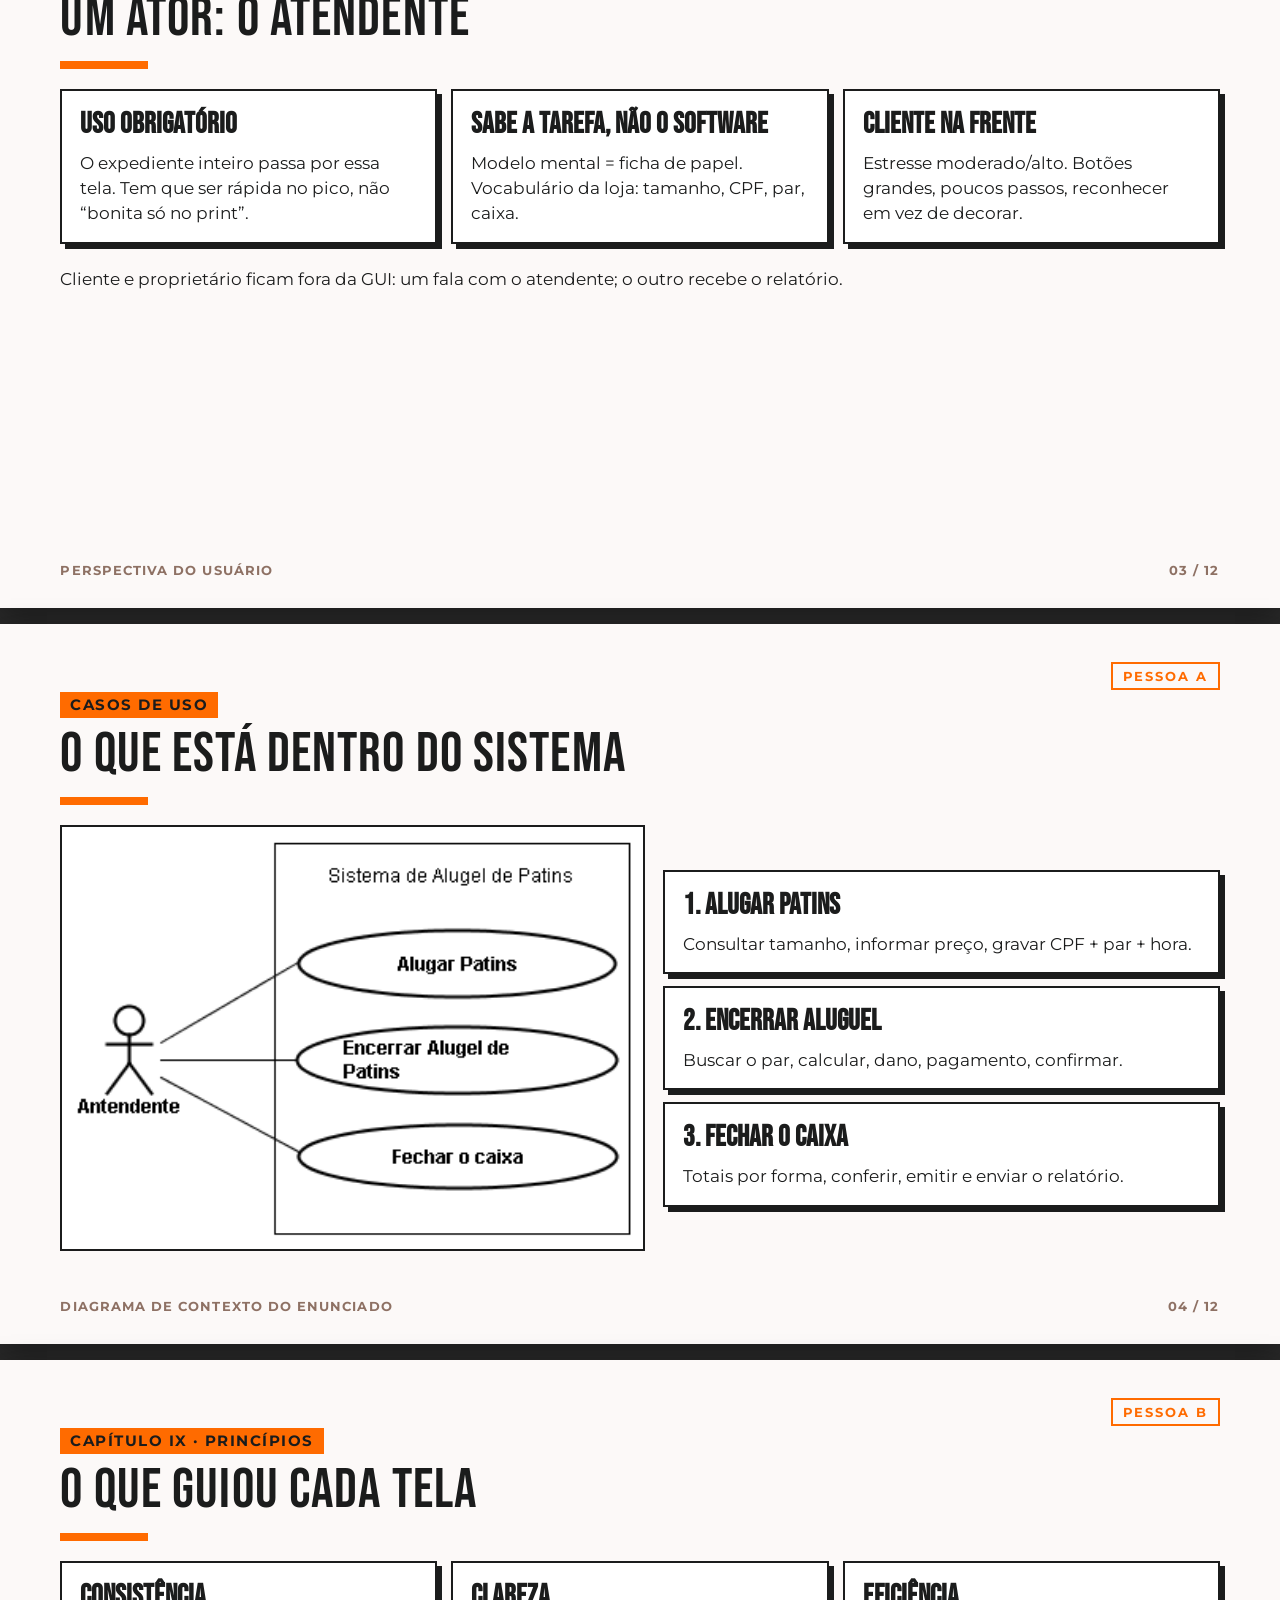
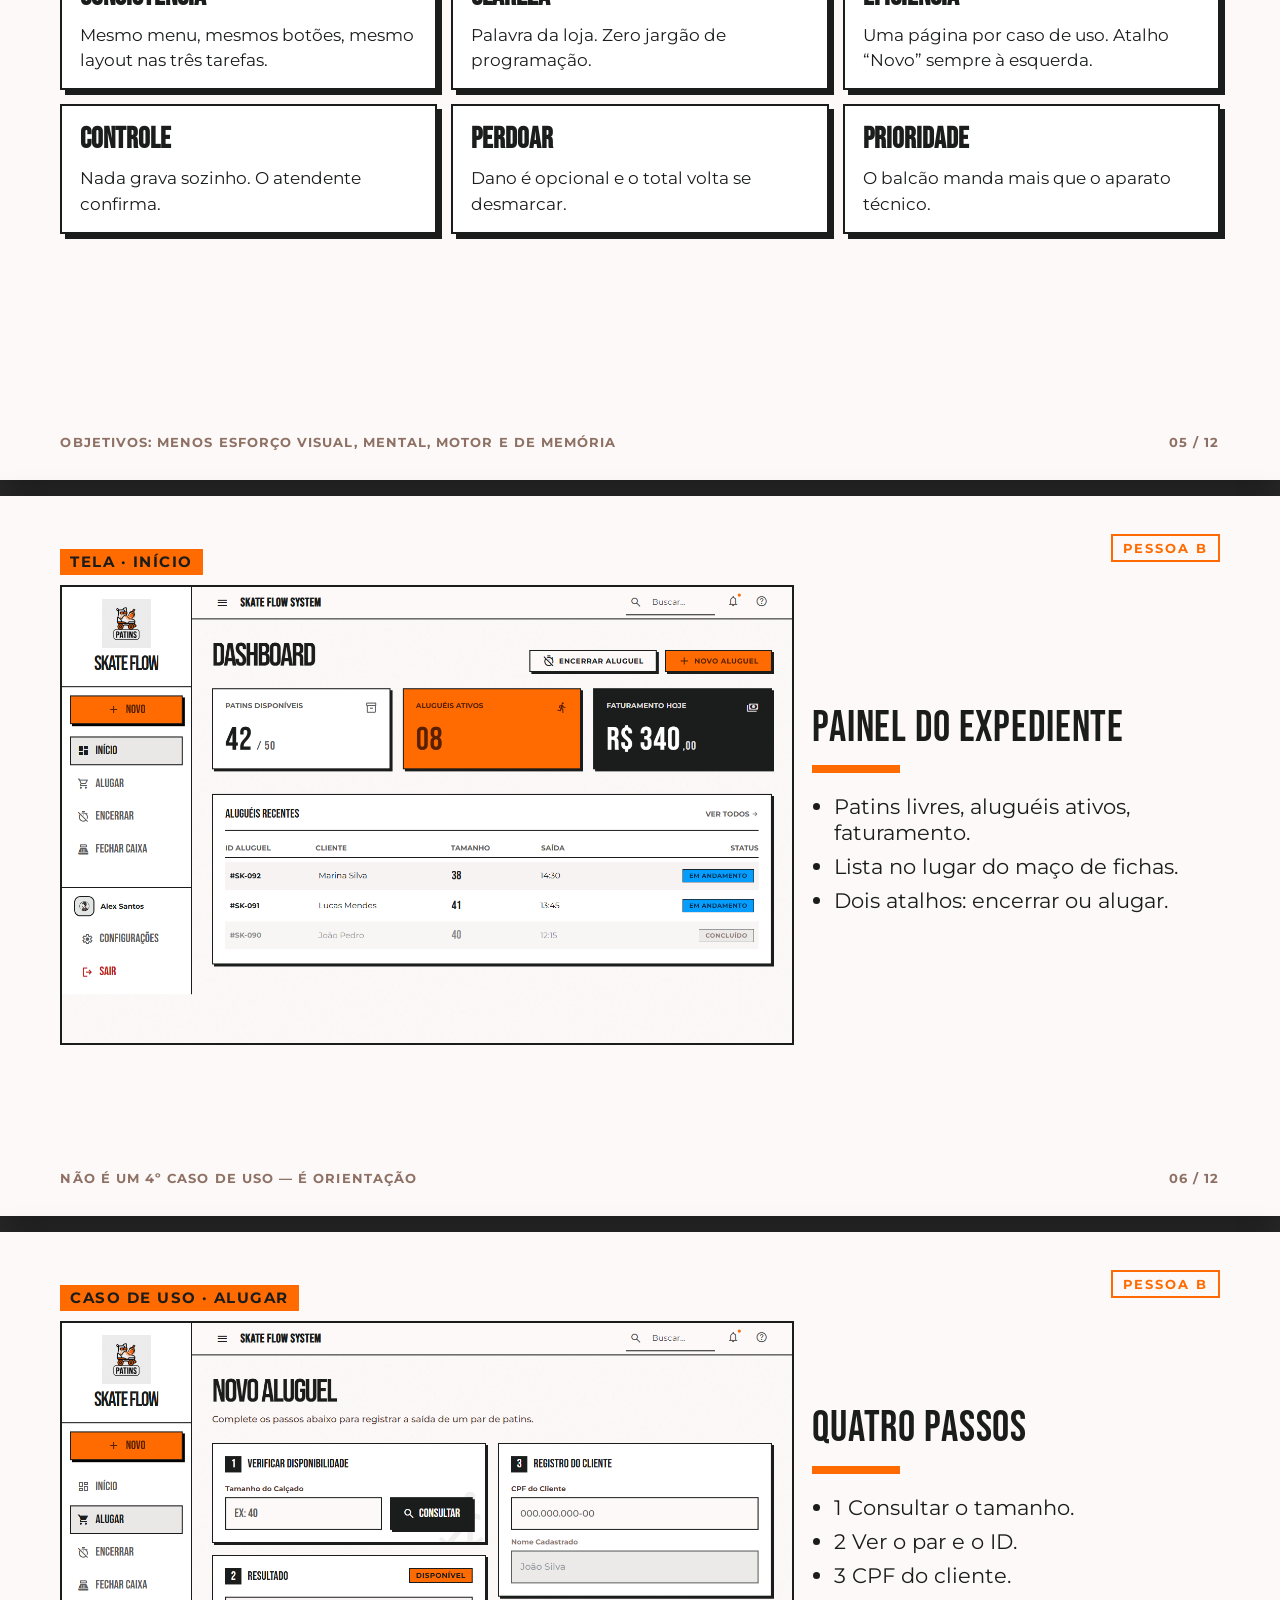
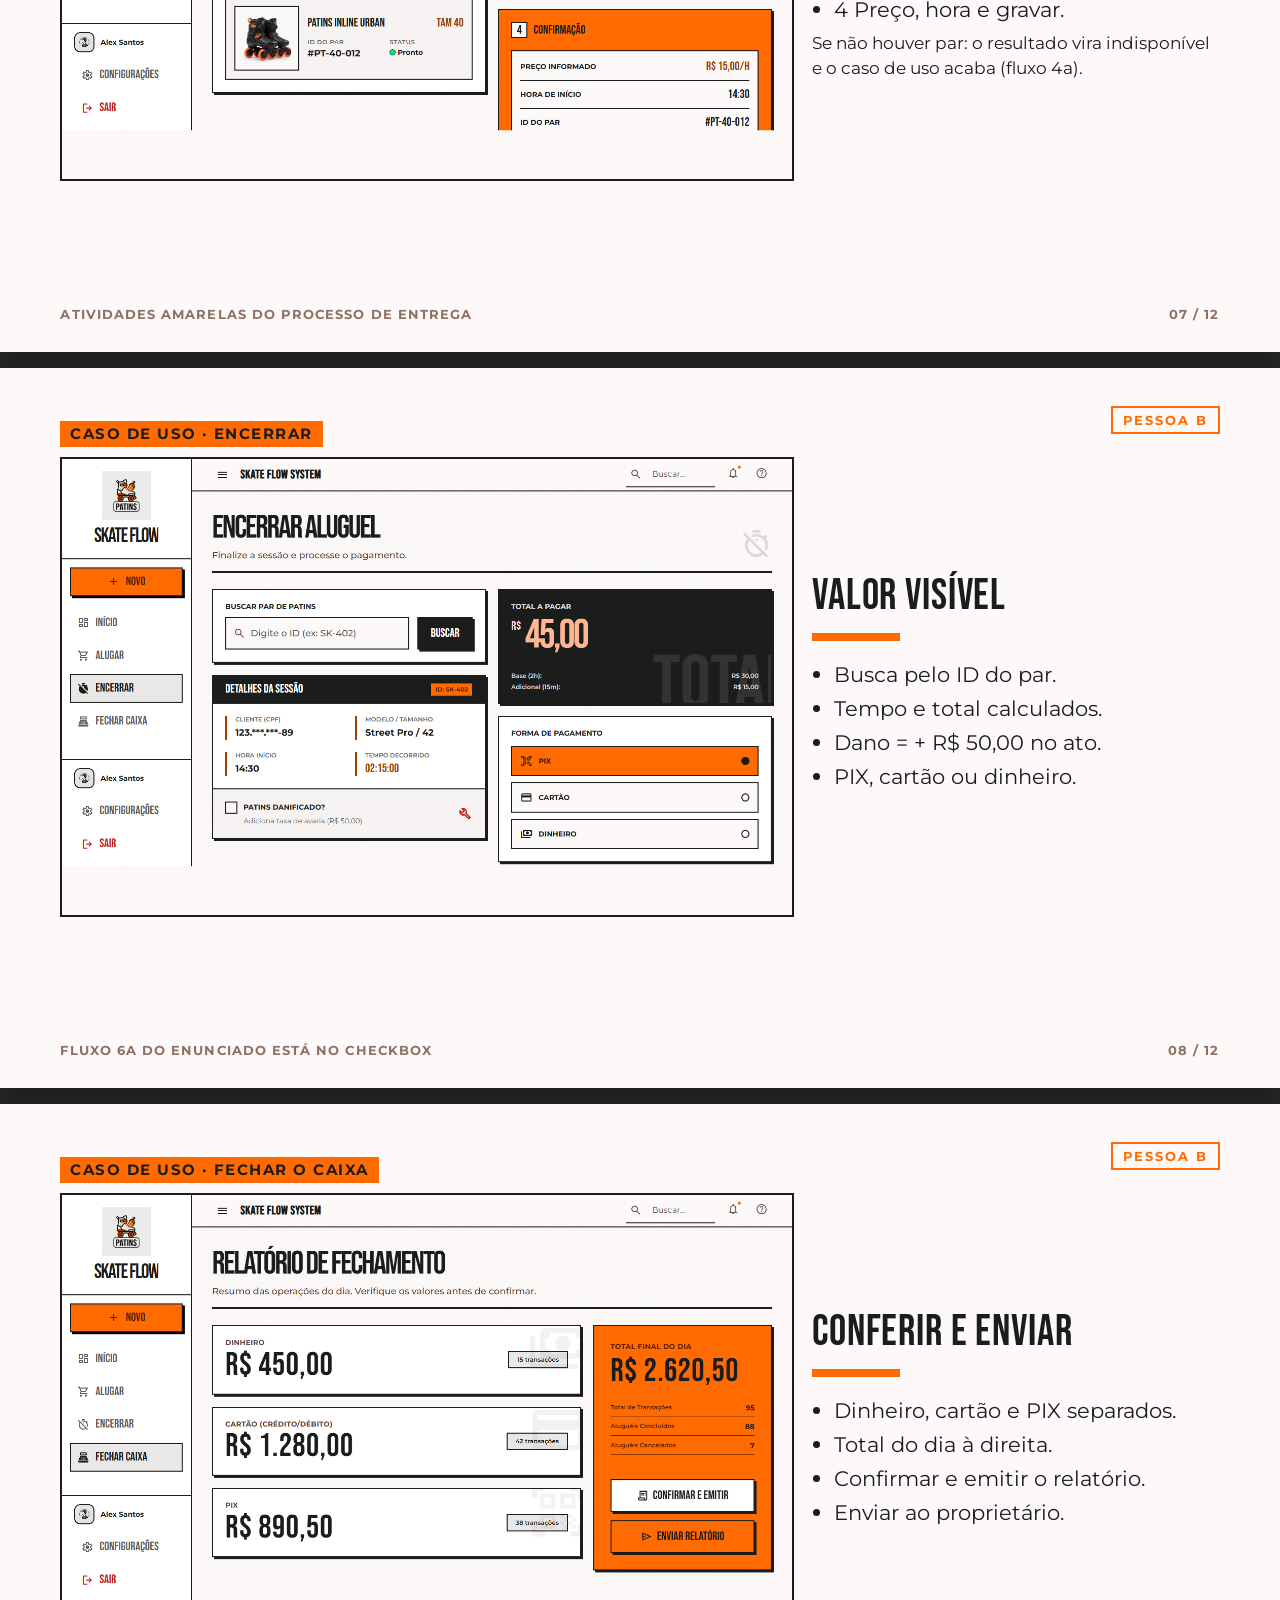
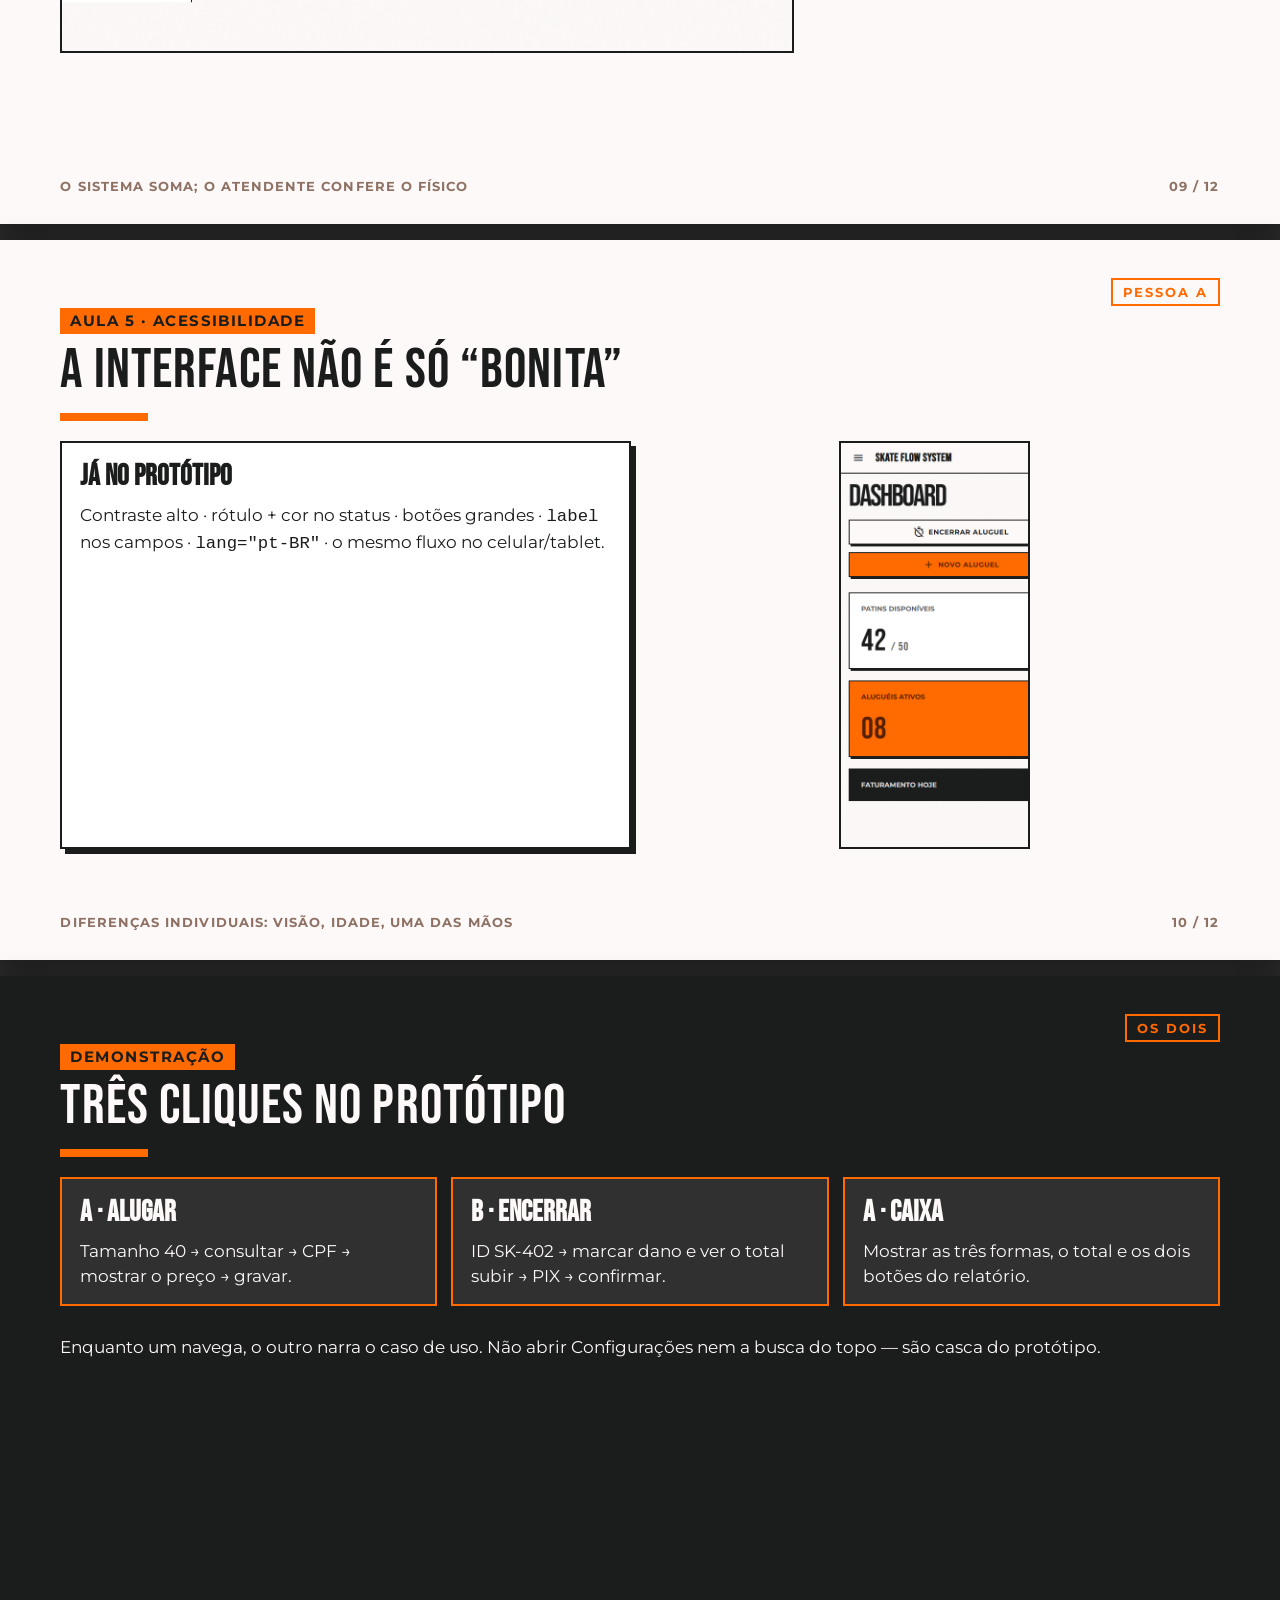
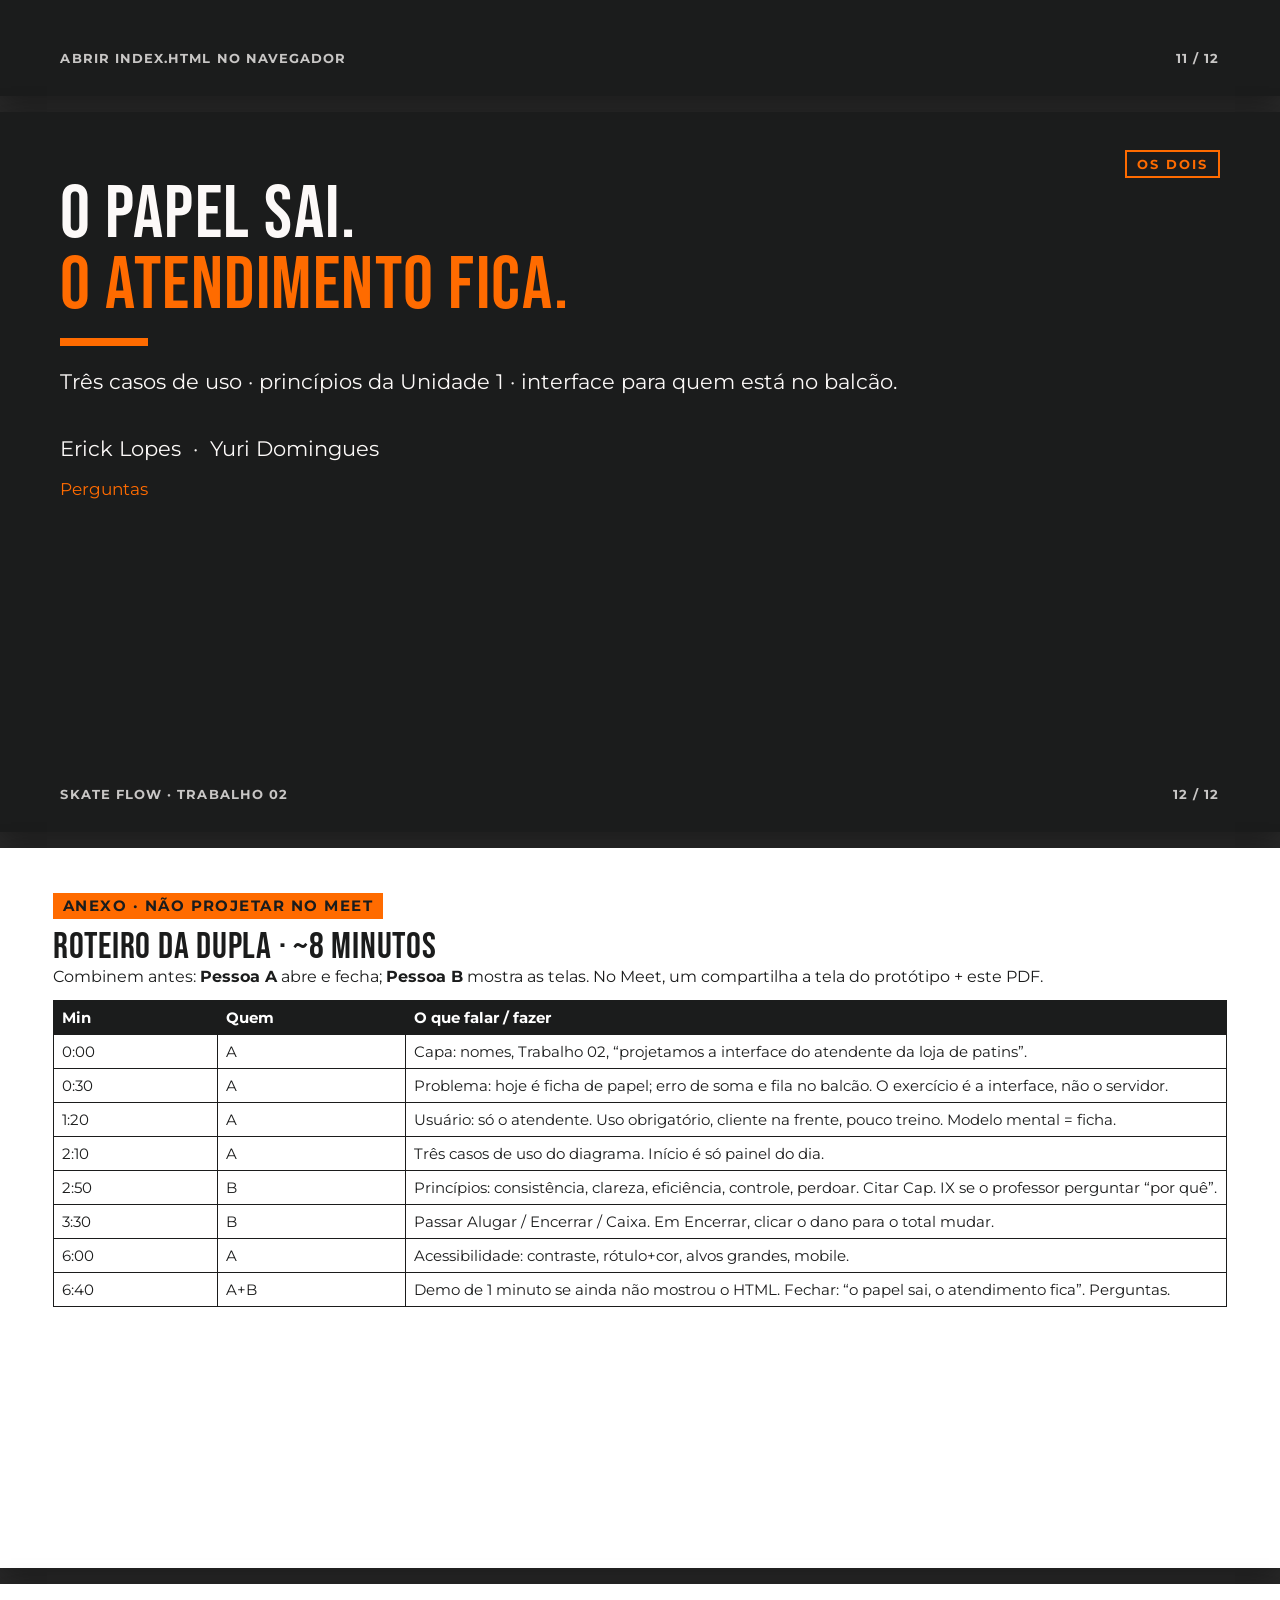
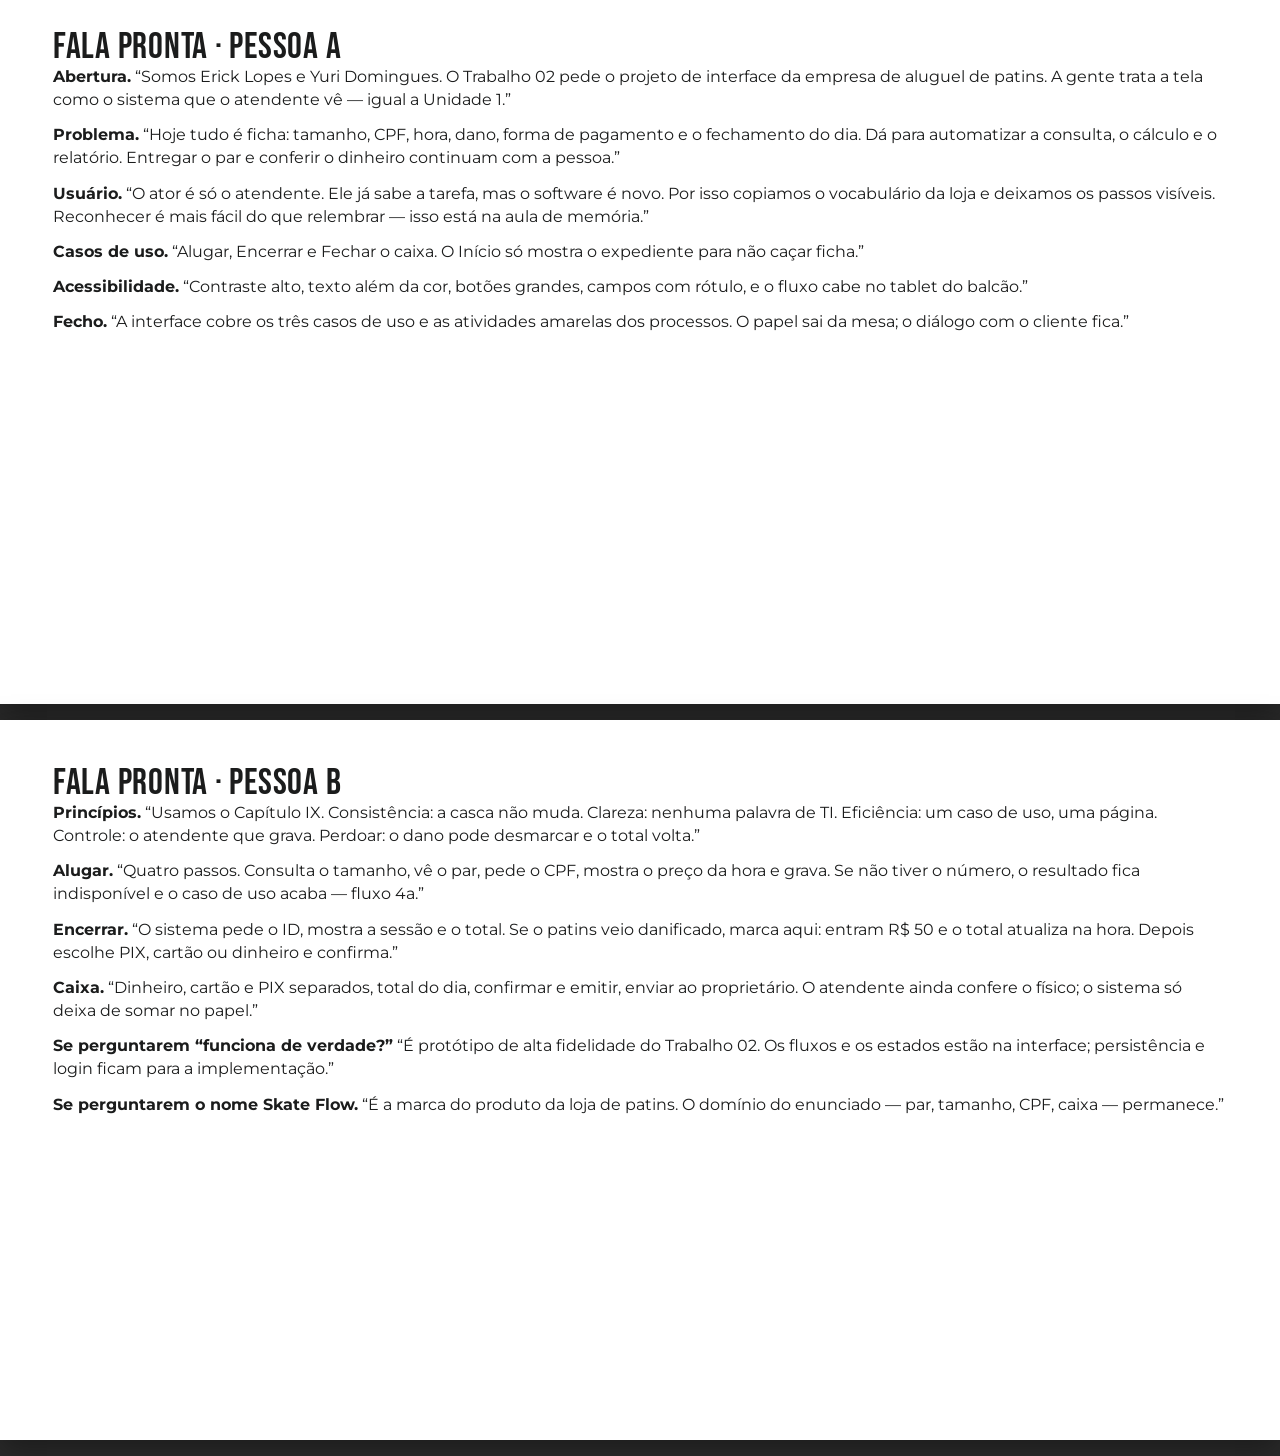
==== commit d79150f6: "b" ====
--- a/docs/Trabalho_02_Apresentacao_SkateFlow.html
+++ b/docs/Trabalho_02_Apresentacao_SkateFlow.html
@@ -90,7 +90,7 @@
     <h1>Skate Flow</h1>
     <p class="orange" style="font-family:'Bebas Neue';font-size:28pt;margin-top:8px;">Projeto de interface · Empresa de aluguel de patins</p>
     <div class="rule"></div>
-    <p>Erick Lopes dos Santos Carvalho &nbsp;·&nbsp; Yuri</p>
+    <p>Erick Lopes dos Santos Carvalho &nbsp;·&nbsp; Yuri Domingues</p>
     <p class="small">Prof. Chessman Kennedy Faria Corrêa &nbsp;·&nbsp; 04/09/2026</p>
     <p class="small" style="margin-top:28px;opacity:.8;">Três casos de uso. Uma interface para o atendente. Sem ficha de papel.</p>
   </div>
@@ -318,7 +318,7 @@
     <h1>O papel sai.<br><span class="orange">O atendimento fica.</span></h1>
     <div class="rule"></div>
     <p>Três casos de uso · princípios da Unidade 1 · interface para quem está no balcão.</p>
-    <p style="margin-top:36px;">Erick Lopes &nbsp;·&nbsp; Yuri</p>
+    <p style="margin-top:36px;">Erick Lopes &nbsp;·&nbsp; Yuri Domingues</p>
     <p class="small orange">Perguntas</p>
   </div>
   <div class="foot"><span>Skate Flow · Trabalho 02</span><span>12 / 12</span></div>
@@ -347,7 +347,7 @@
 <section class="slide script">
   <div class="pad">
     <h2>Fala pronta · Pessoa A</h2>
-    <p><b>Abertura.</b> “Somos Erick e Yuri. O Trabalho 02 pede o projeto de interface da empresa de aluguel de patins. A gente trata a tela como o sistema que o atendente vê — igual a Unidade 1.”</p>
+    <p><b>Abertura.</b> “Somos Erick Lopes e Yuri Domingues. O Trabalho 02 pede o projeto de interface da empresa de aluguel de patins. A gente trata a tela como o sistema que o atendente vê — igual a Unidade 1.”</p>
     <p><b>Problema.</b> “Hoje tudo é ficha: tamanho, CPF, hora, dano, forma de pagamento e o fechamento do dia. Dá para automatizar a consulta, o cálculo e o relatório. Entregar o par e conferir o dinheiro continuam com a pessoa.”</p>
     <p><b>Usuário.</b> “O ator é só o atendente. Ele já sabe a tarefa, mas o software é novo. Por isso copiamos o vocabulário da loja e deixamos os passos visíveis. Reconhecer é mais fácil do que relembrar — isso está na aula de memória.”</p>
     <p><b>Casos de uso.</b> “Alugar, Encerrar e Fechar o caixa. O Início só mostra o expediente para não caçar ficha.”</p>
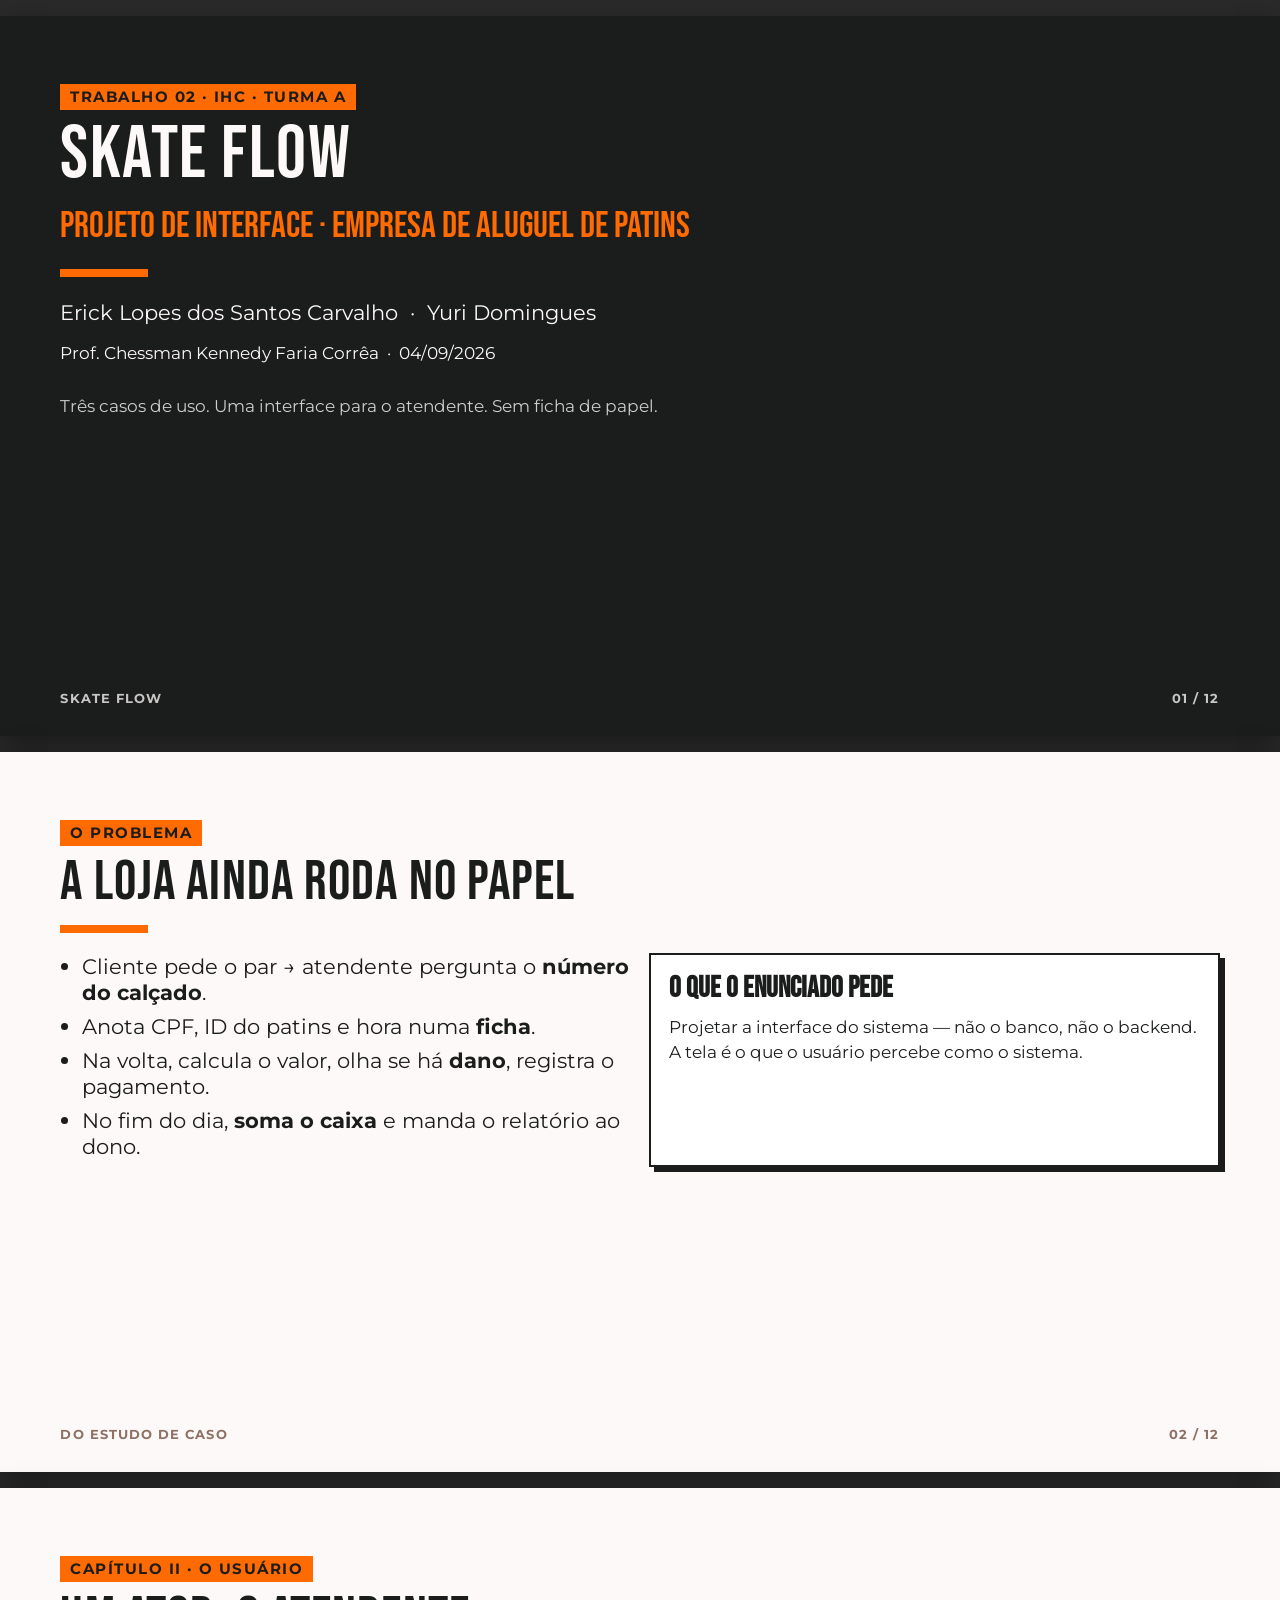
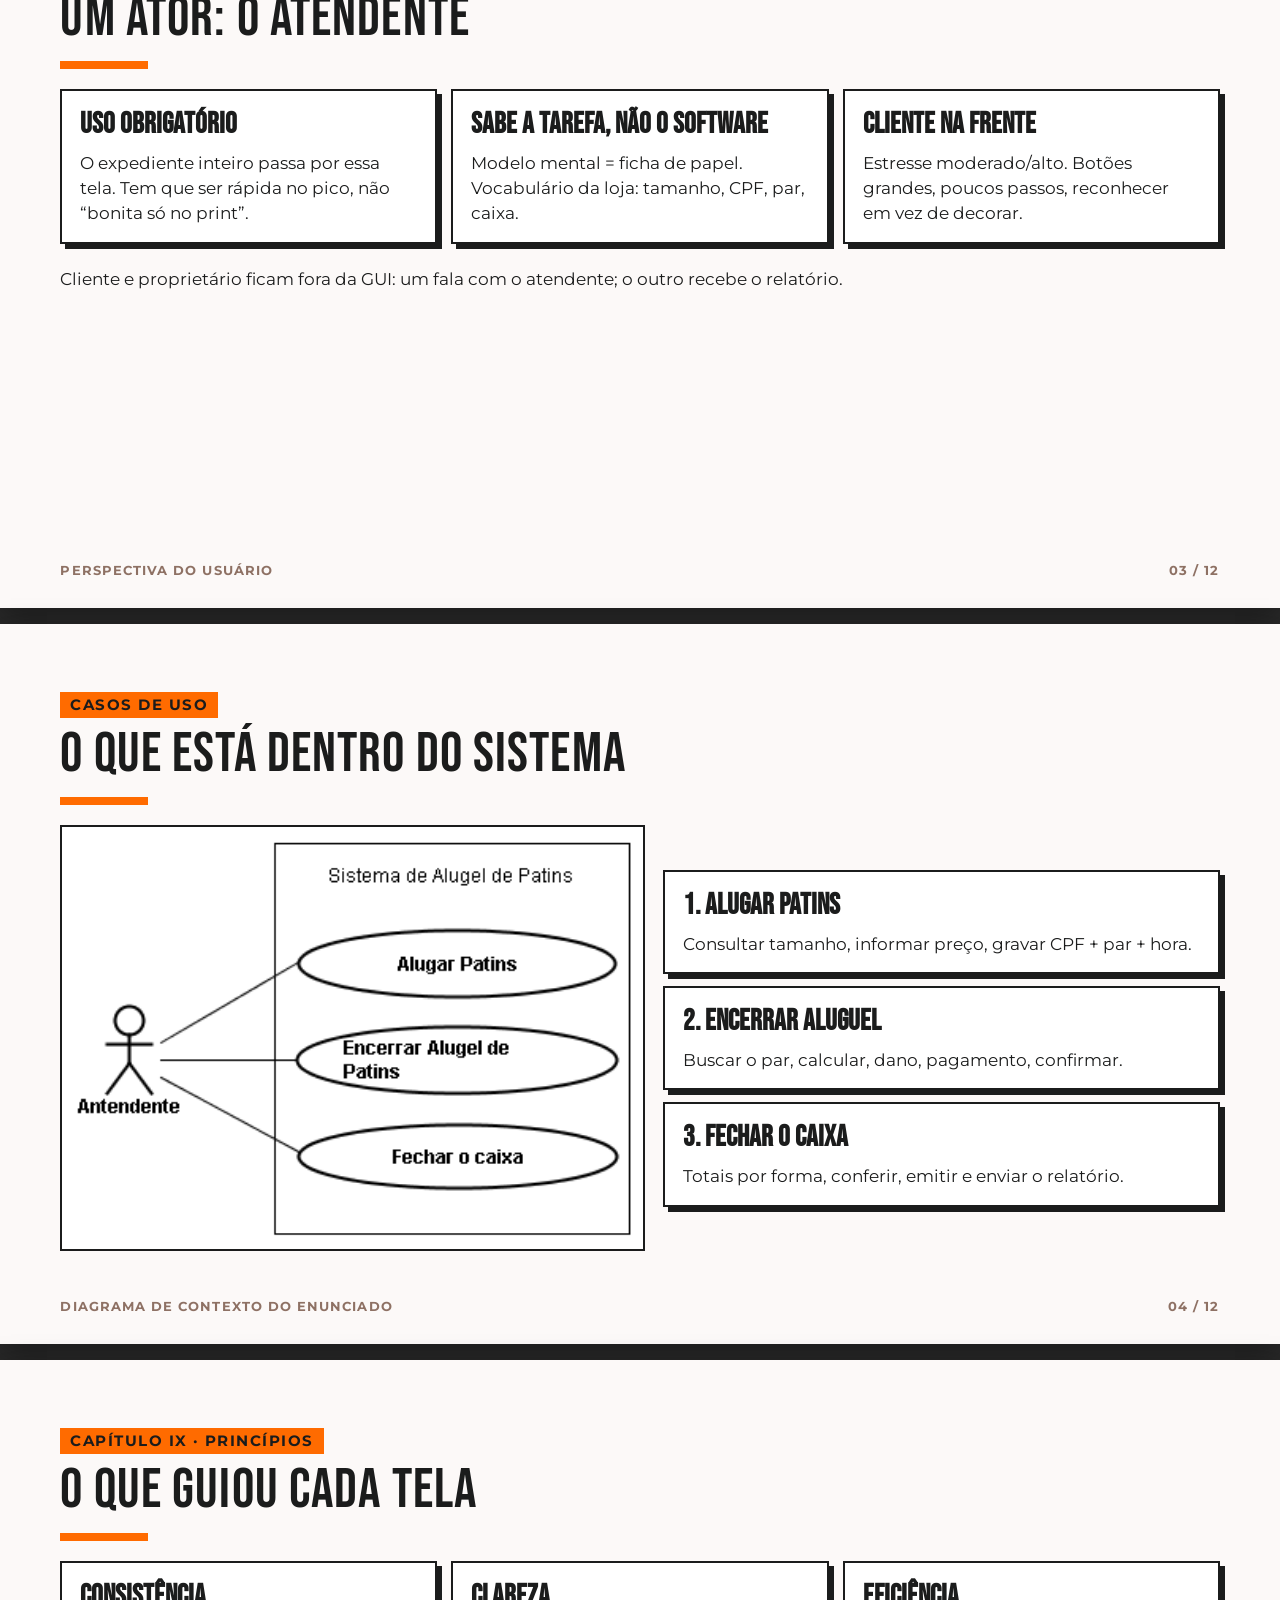
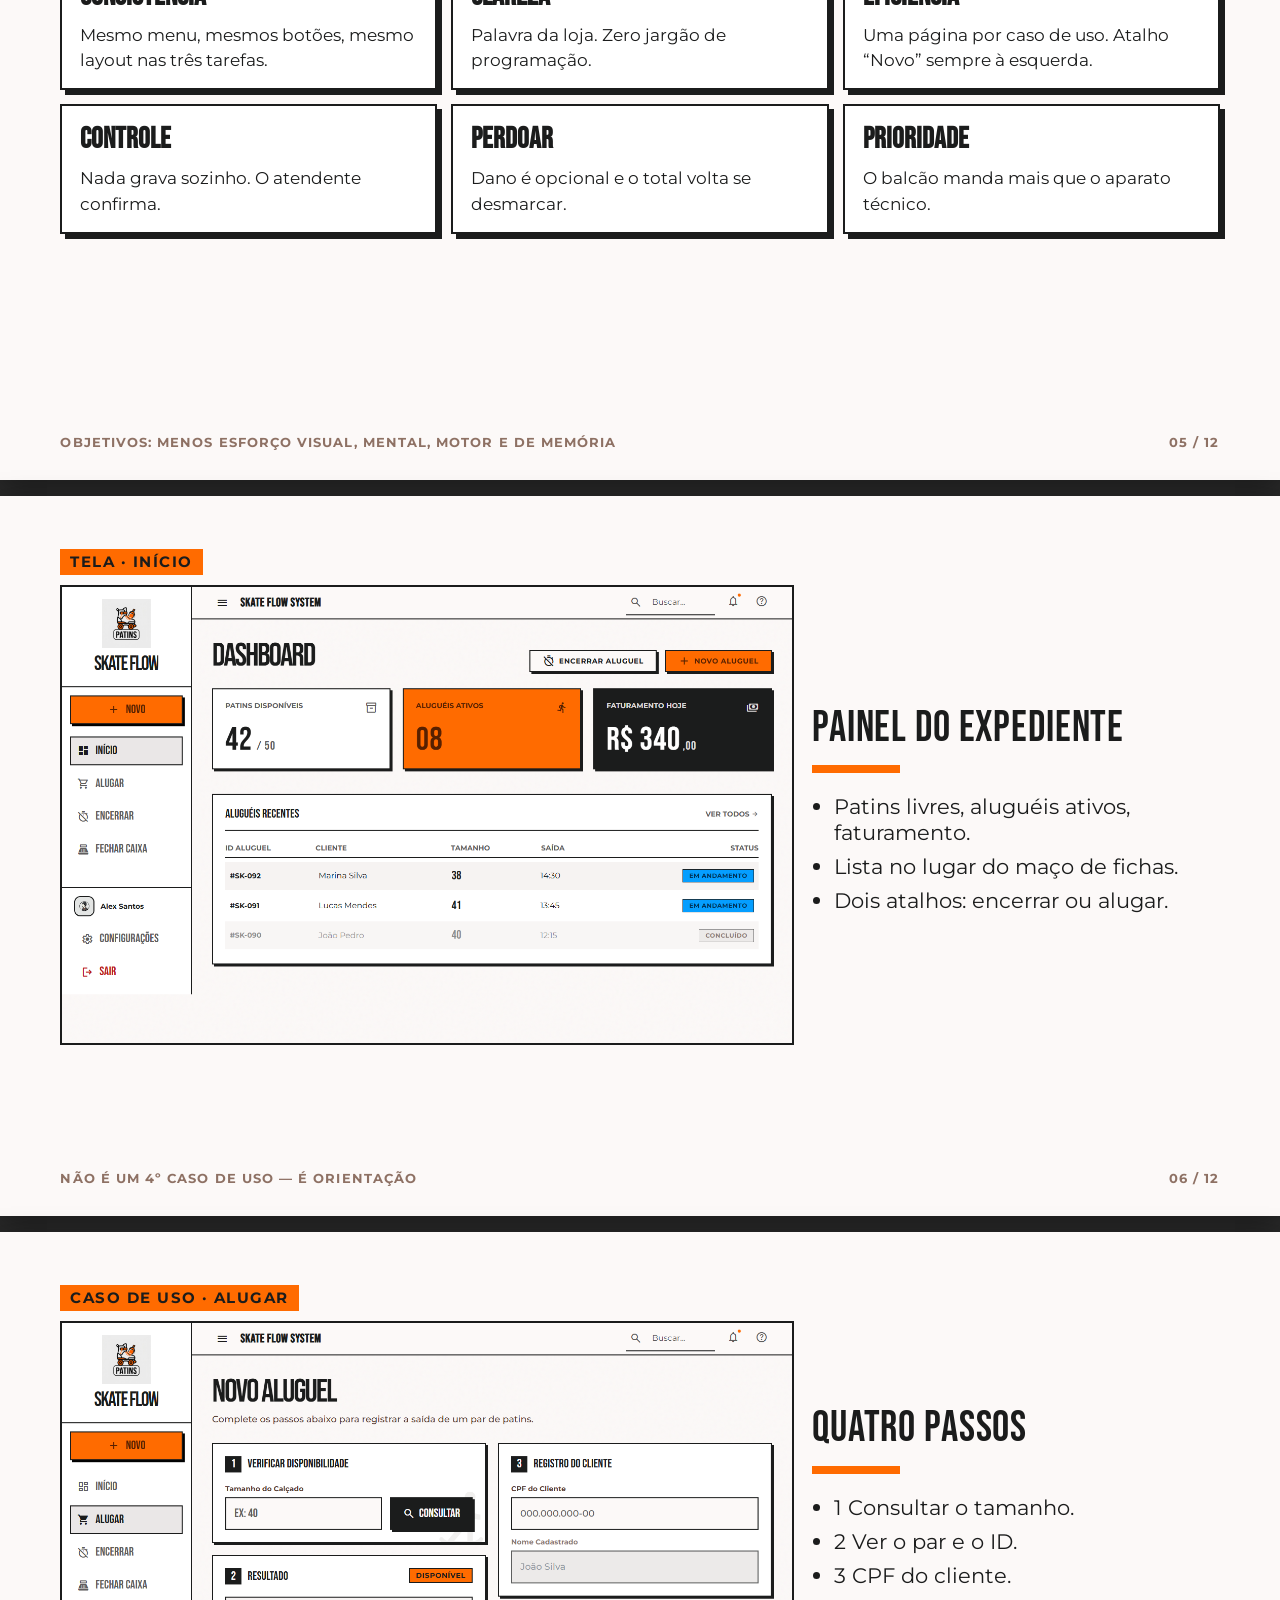
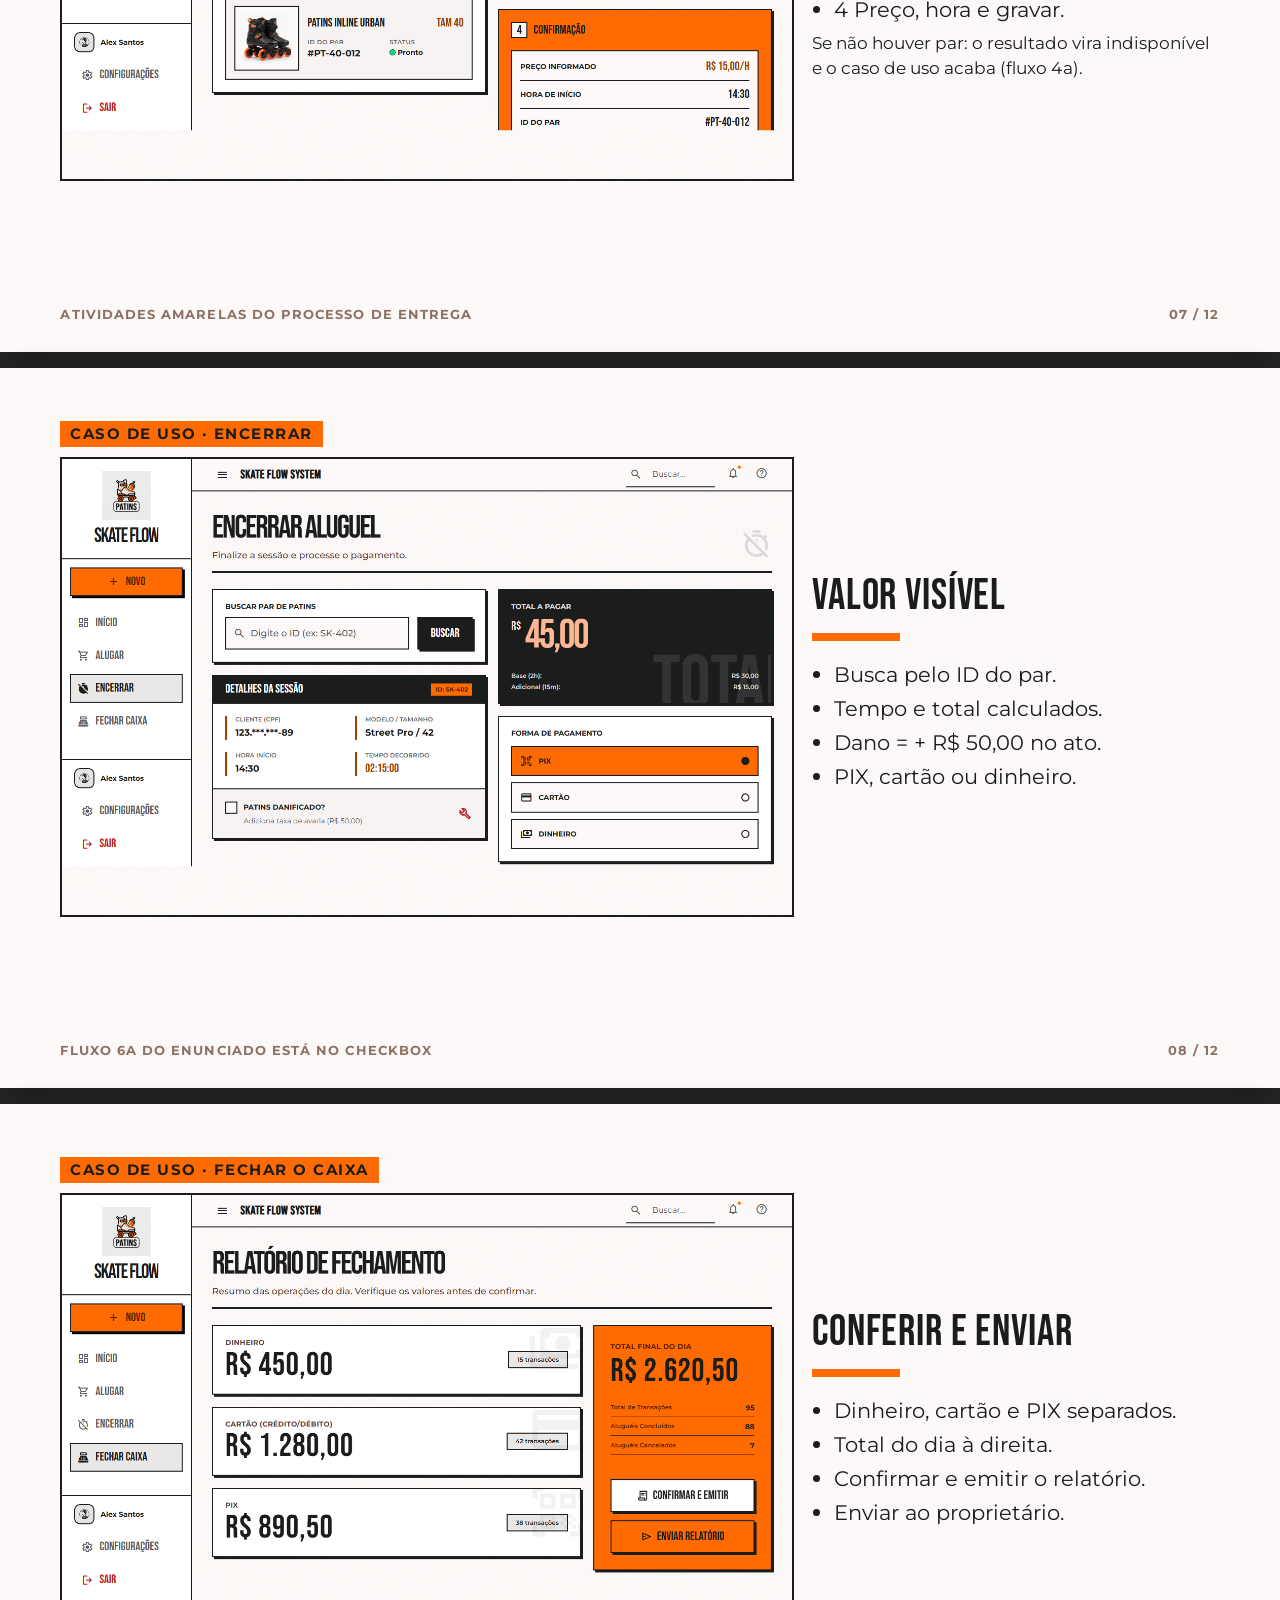
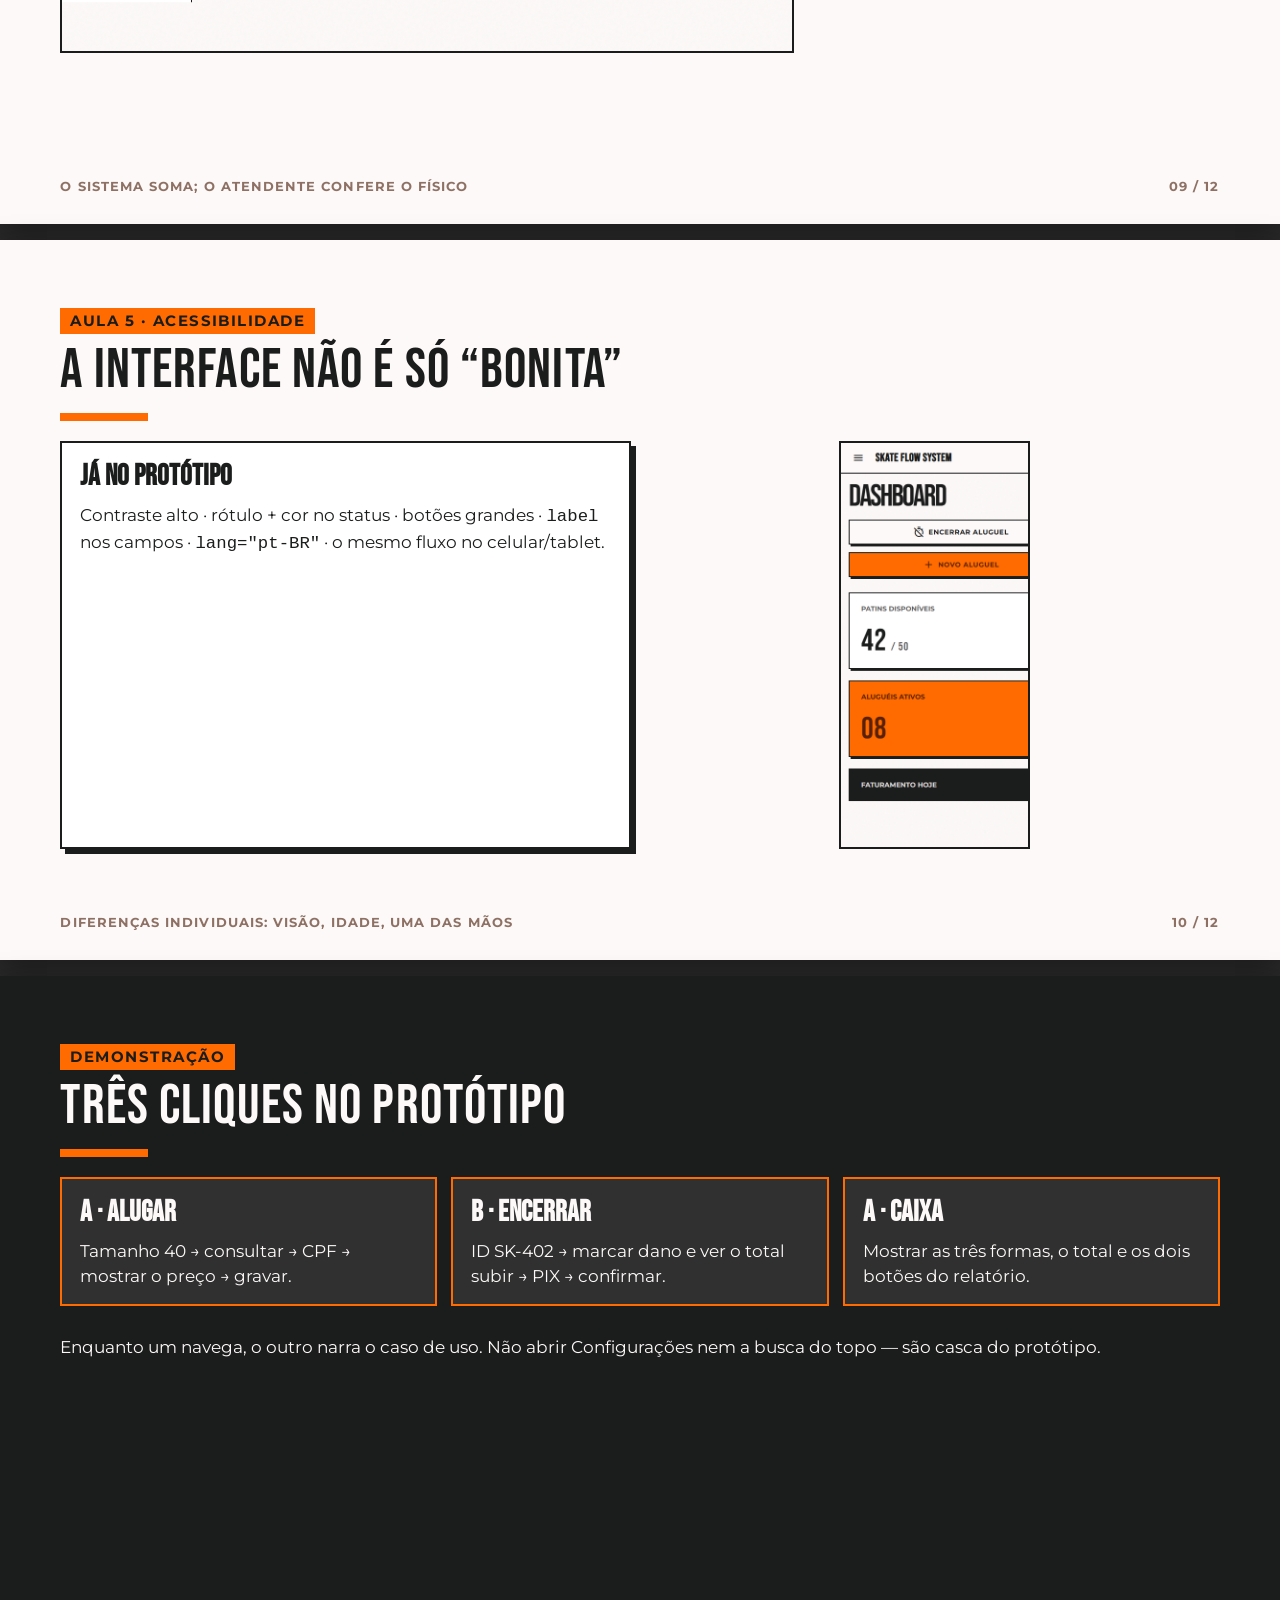
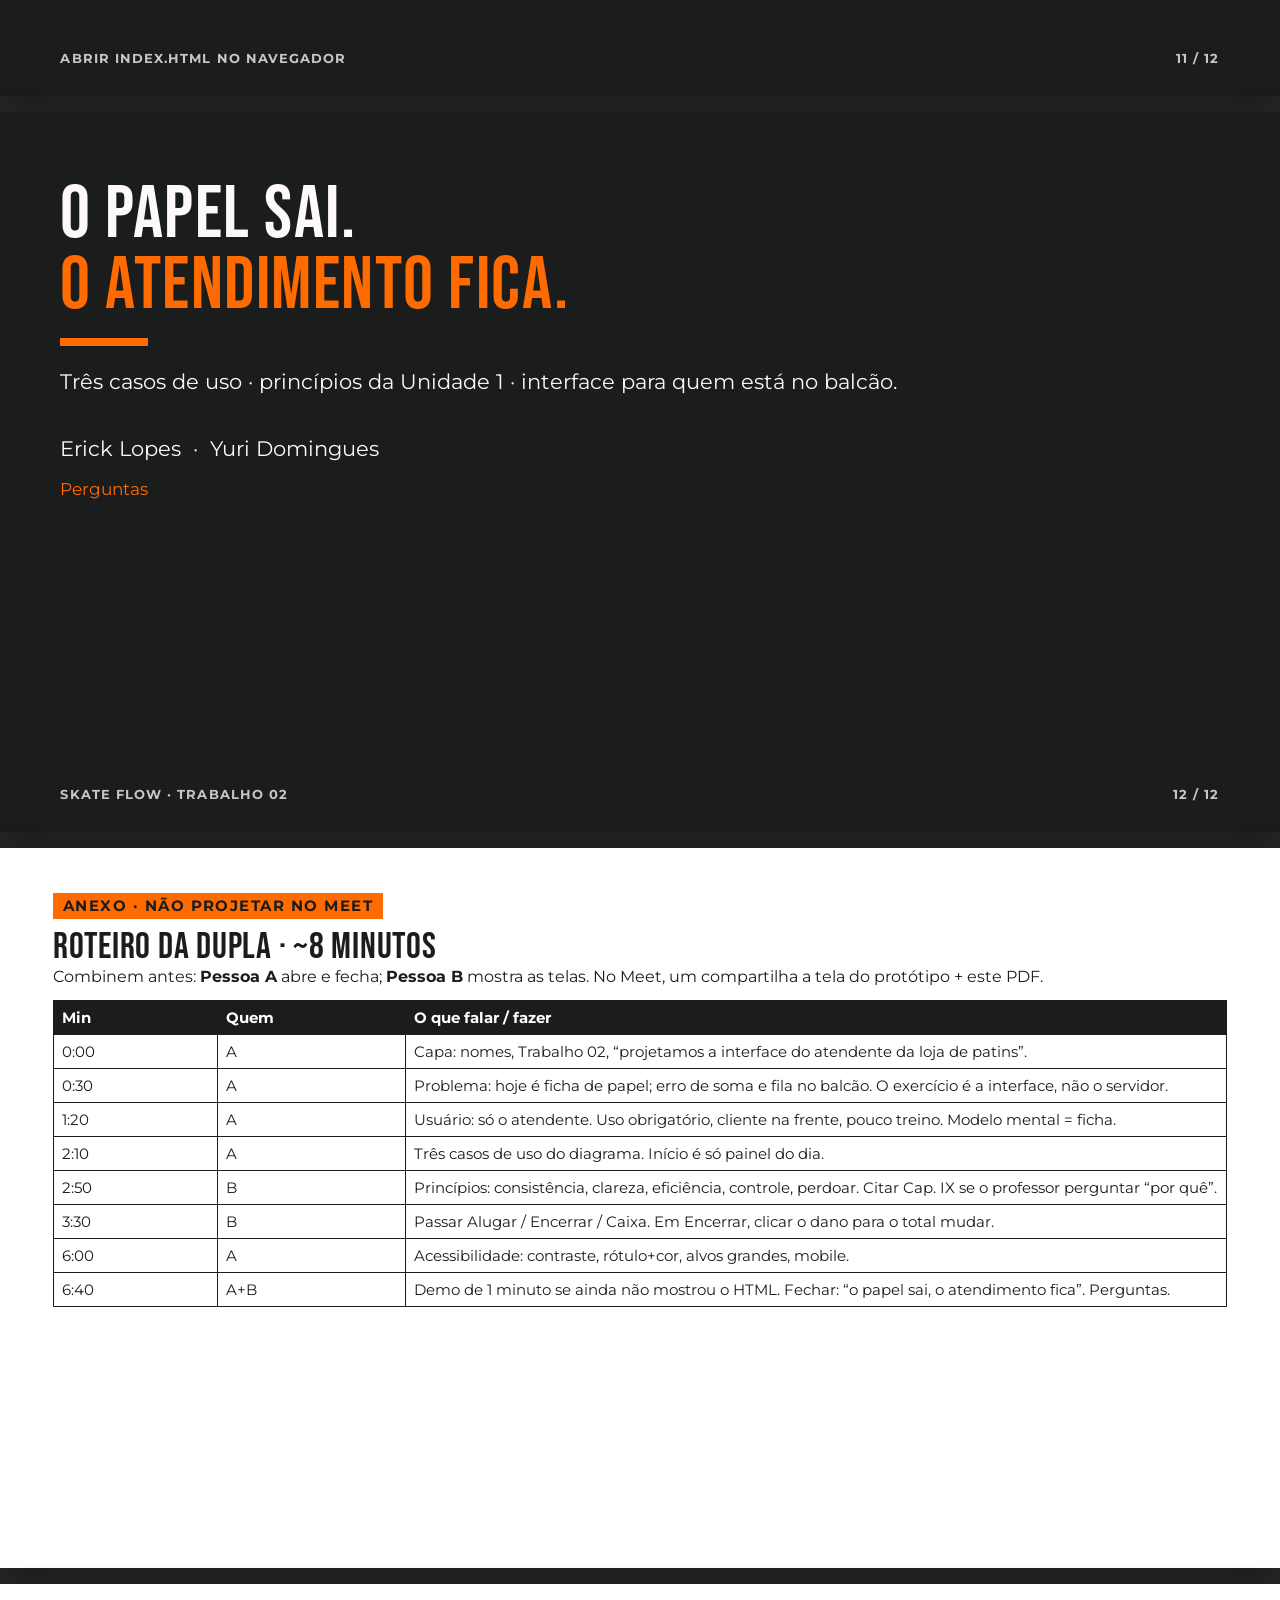
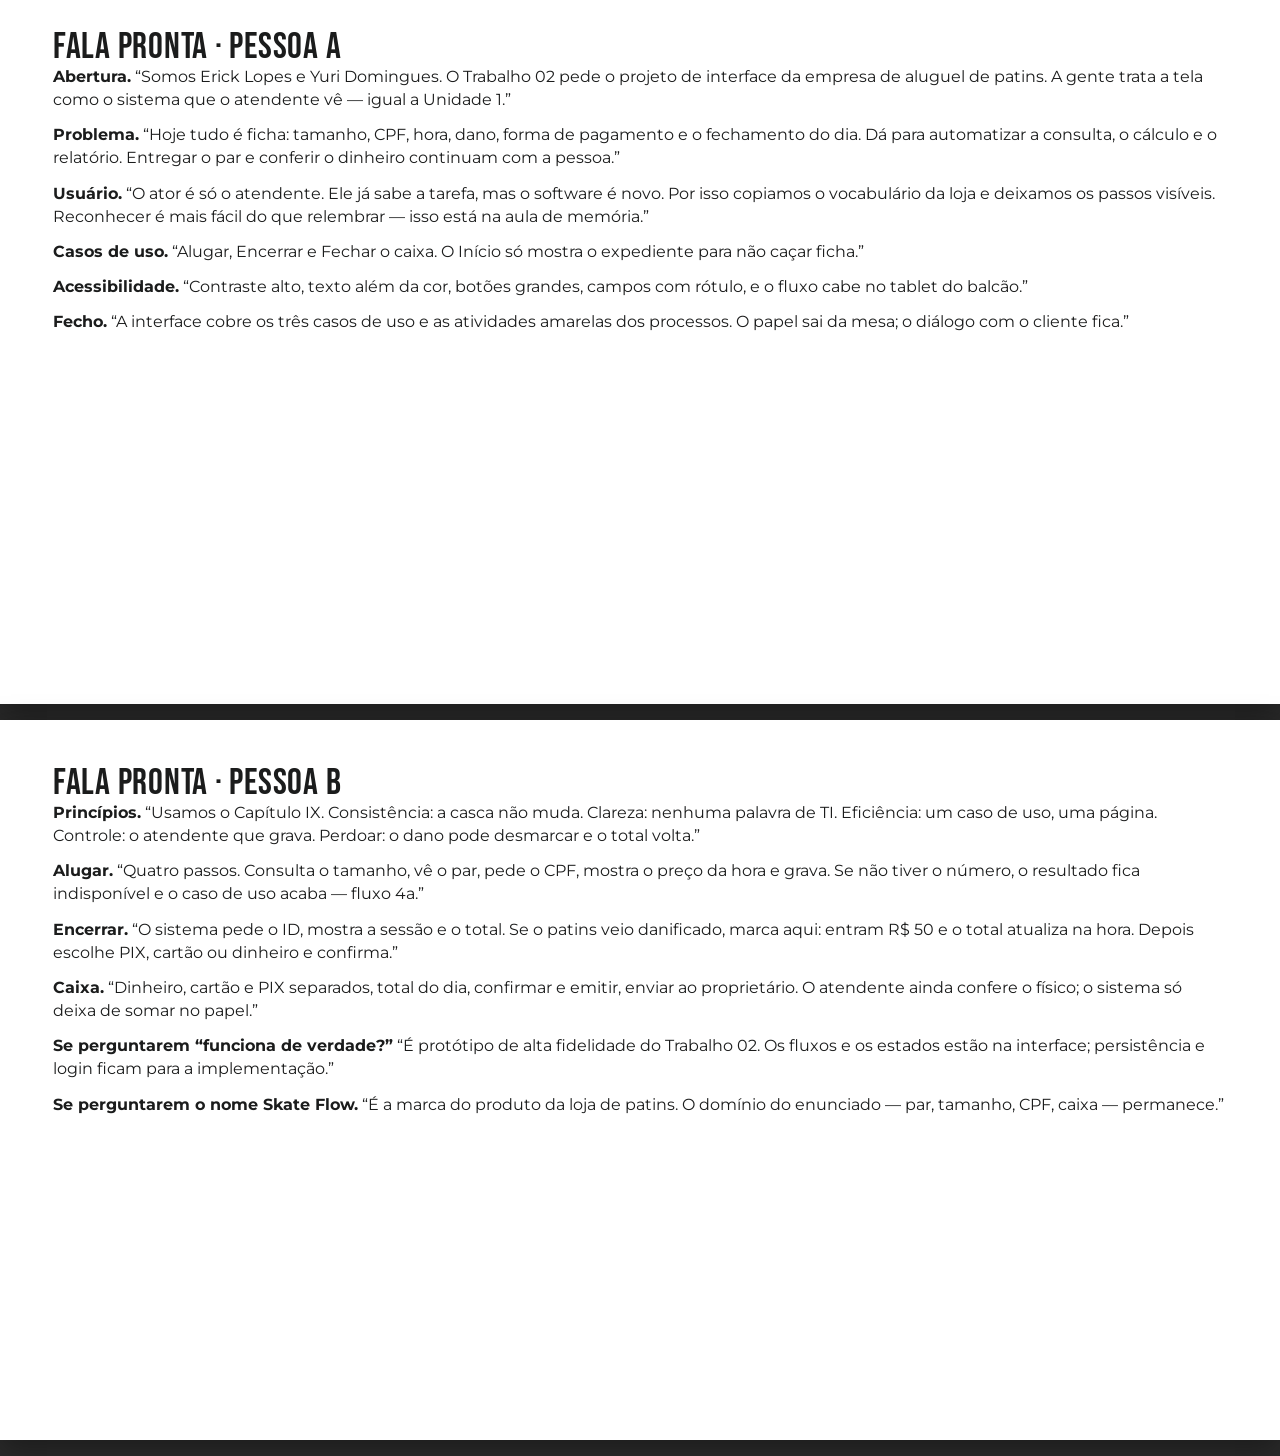
==== commit 0a19b49c: "b" ====
--- a/docs/Trabalho_02_Apresentacao_SkateFlow.html
+++ b/docs/Trabalho_02_Apresentacao_SkateFlow.html
@@ -84,7 +84,6 @@
 
 <!-- 1 capa -->
 <section class="slide dark">
-  <div class="who">Os dois</div>
   <div class="pad">
     <div class="badge">Trabalho 02 · IHC · Turma A</div>
     <h1>Skate Flow</h1>
@@ -99,7 +98,6 @@
 
 <!-- 2 problema -->
 <section class="slide">
-  <div class="who">Pessoa A</div>
   <div class="pad">
     <div class="badge">O problema</div>
     <h2>A loja ainda roda no papel</h2>
@@ -124,7 +122,6 @@
 
 <!-- 3 usuario -->
 <section class="slide">
-  <div class="who">Pessoa A</div>
   <div class="pad">
     <div class="badge">Capítulo II · O usuário</div>
     <h2>Um ator: o atendente</h2>
@@ -150,7 +147,6 @@
 
 <!-- 4 casos de uso -->
 <section class="slide">
-  <div class="who">Pessoa A</div>
   <div class="pad">
     <div class="badge">Casos de uso</div>
     <h2>O que está dentro do sistema</h2>
@@ -169,7 +165,6 @@
 
 <!-- 5 principios -->
 <section class="slide">
-  <div class="who">Pessoa B</div>
   <div class="pad">
     <div class="badge">Capítulo IX · Princípios</div>
     <h2>O que guiou cada tela</h2>
@@ -188,7 +183,6 @@
 
 <!-- 6 inicio -->
 <section class="slide">
-  <div class="who">Pessoa B</div>
   <div class="pad" style="padding-top:14mm;">
     <div class="badge">Tela · Início</div>
     <div class="cols" style="grid-template-columns: 1.35fr .75fr; align-items:center;">
@@ -209,7 +203,6 @@
 
 <!-- 7 alugar -->
 <section class="slide">
-  <div class="who">Pessoa B</div>
   <div class="pad" style="padding-top:14mm;">
     <div class="badge">Caso de uso · Alugar</div>
     <div class="cols" style="grid-template-columns: 1.35fr .75fr; align-items:center;">
@@ -232,7 +225,6 @@
 
 <!-- 8 encerrar -->
 <section class="slide">
-  <div class="who">Pessoa B</div>
   <div class="pad" style="padding-top:14mm;">
     <div class="badge">Caso de uso · Encerrar</div>
     <div class="cols" style="grid-template-columns: 1.35fr .75fr; align-items:center;">
@@ -254,7 +246,6 @@
 
 <!-- 9 caixa -->
 <section class="slide">
-  <div class="who">Pessoa B</div>
   <div class="pad" style="padding-top:14mm;">
     <div class="badge">Caso de uso · Fechar o caixa</div>
     <div class="cols" style="grid-template-columns: 1.35fr .75fr; align-items:center;">
@@ -276,7 +267,6 @@
 
 <!-- 10 acessibilidade -->
 <section class="slide">
-  <div class="who">Pessoa A</div>
   <div class="pad">
     <div class="badge">Aula 5 · Acessibilidade</div>
     <h2>A interface não é só “bonita”</h2>
@@ -296,7 +286,6 @@
 
 <!-- 11 demo -->
 <section class="slide dark">
-  <div class="who">Os dois</div>
   <div class="pad">
     <div class="badge">Demonstração</div>
     <h2>Três cliques no protótipo</h2>
@@ -313,7 +302,6 @@
 
 <!-- 12 fim -->
 <section class="slide dark">
-  <div class="who">Os dois</div>
   <div class="pad">
     <h1>O papel sai.<br><span class="orange">O atendimento fica.</span></h1>
     <div class="rule"></div>
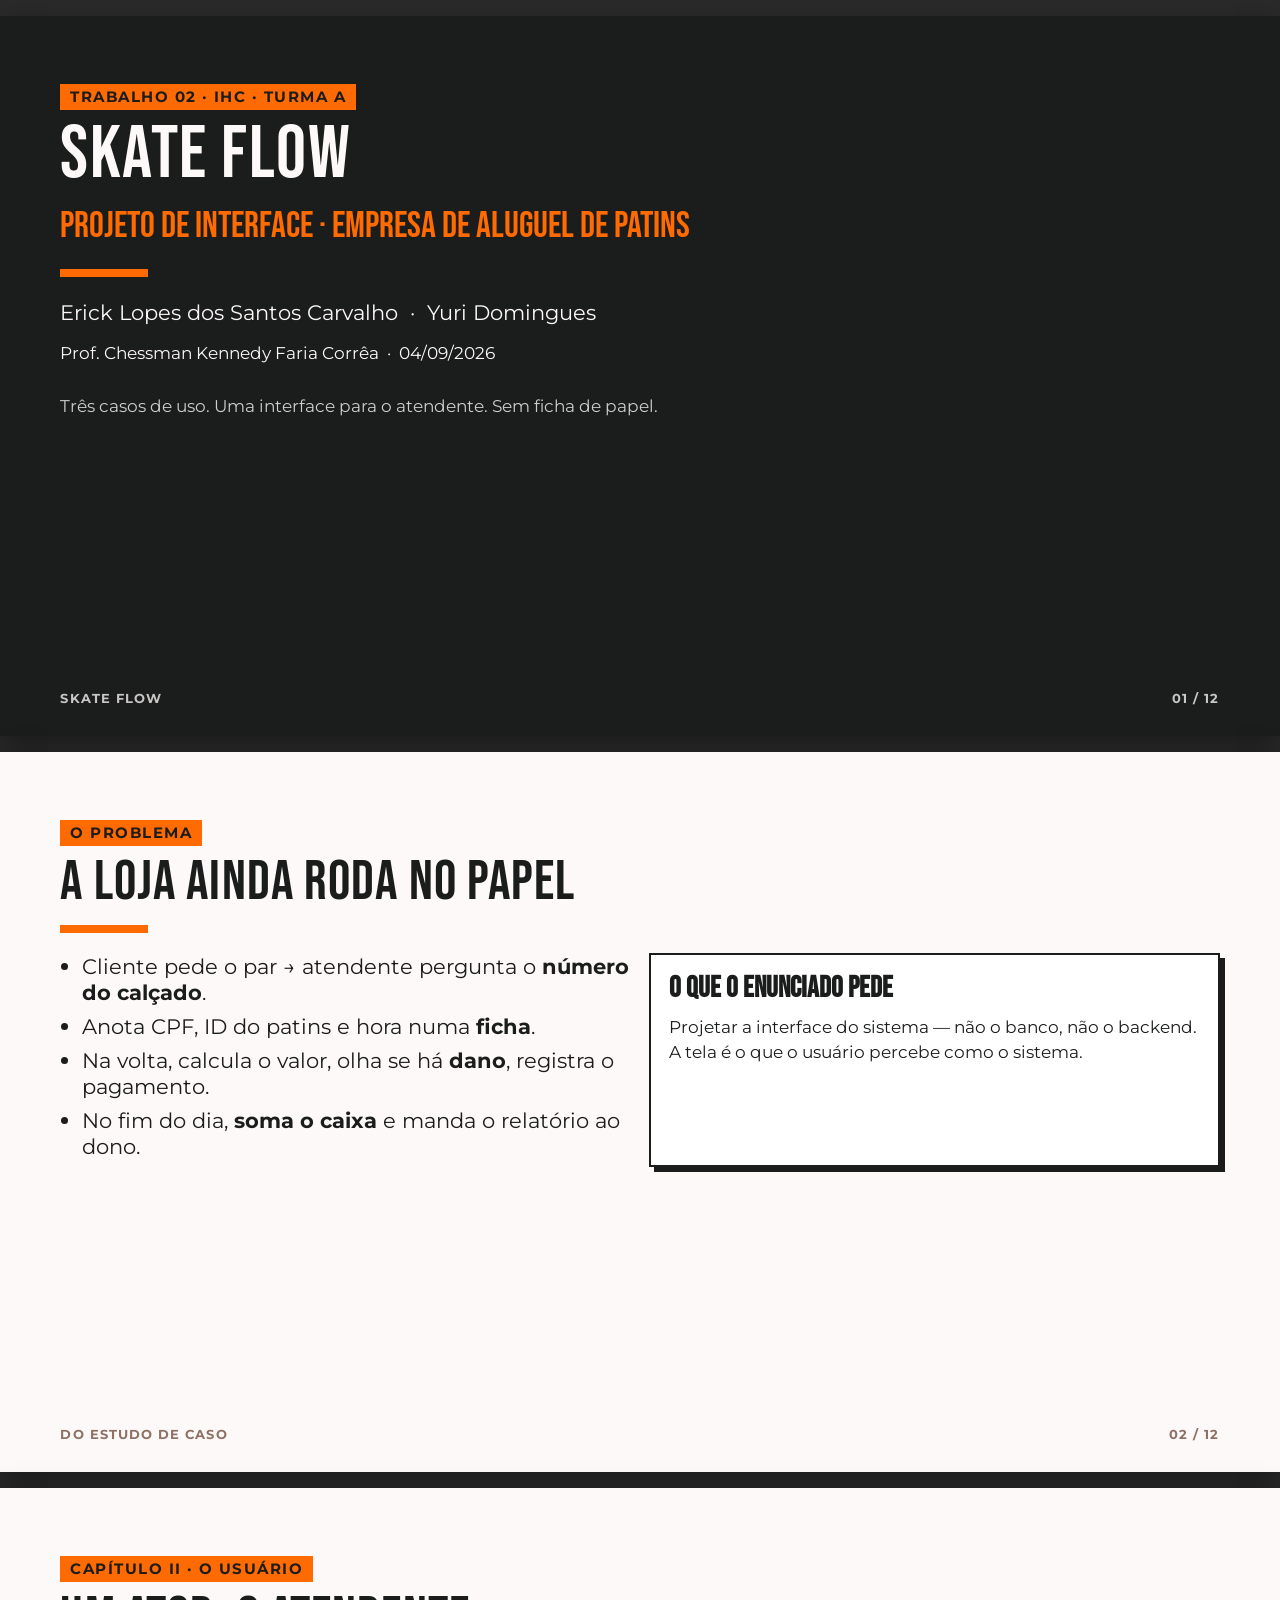
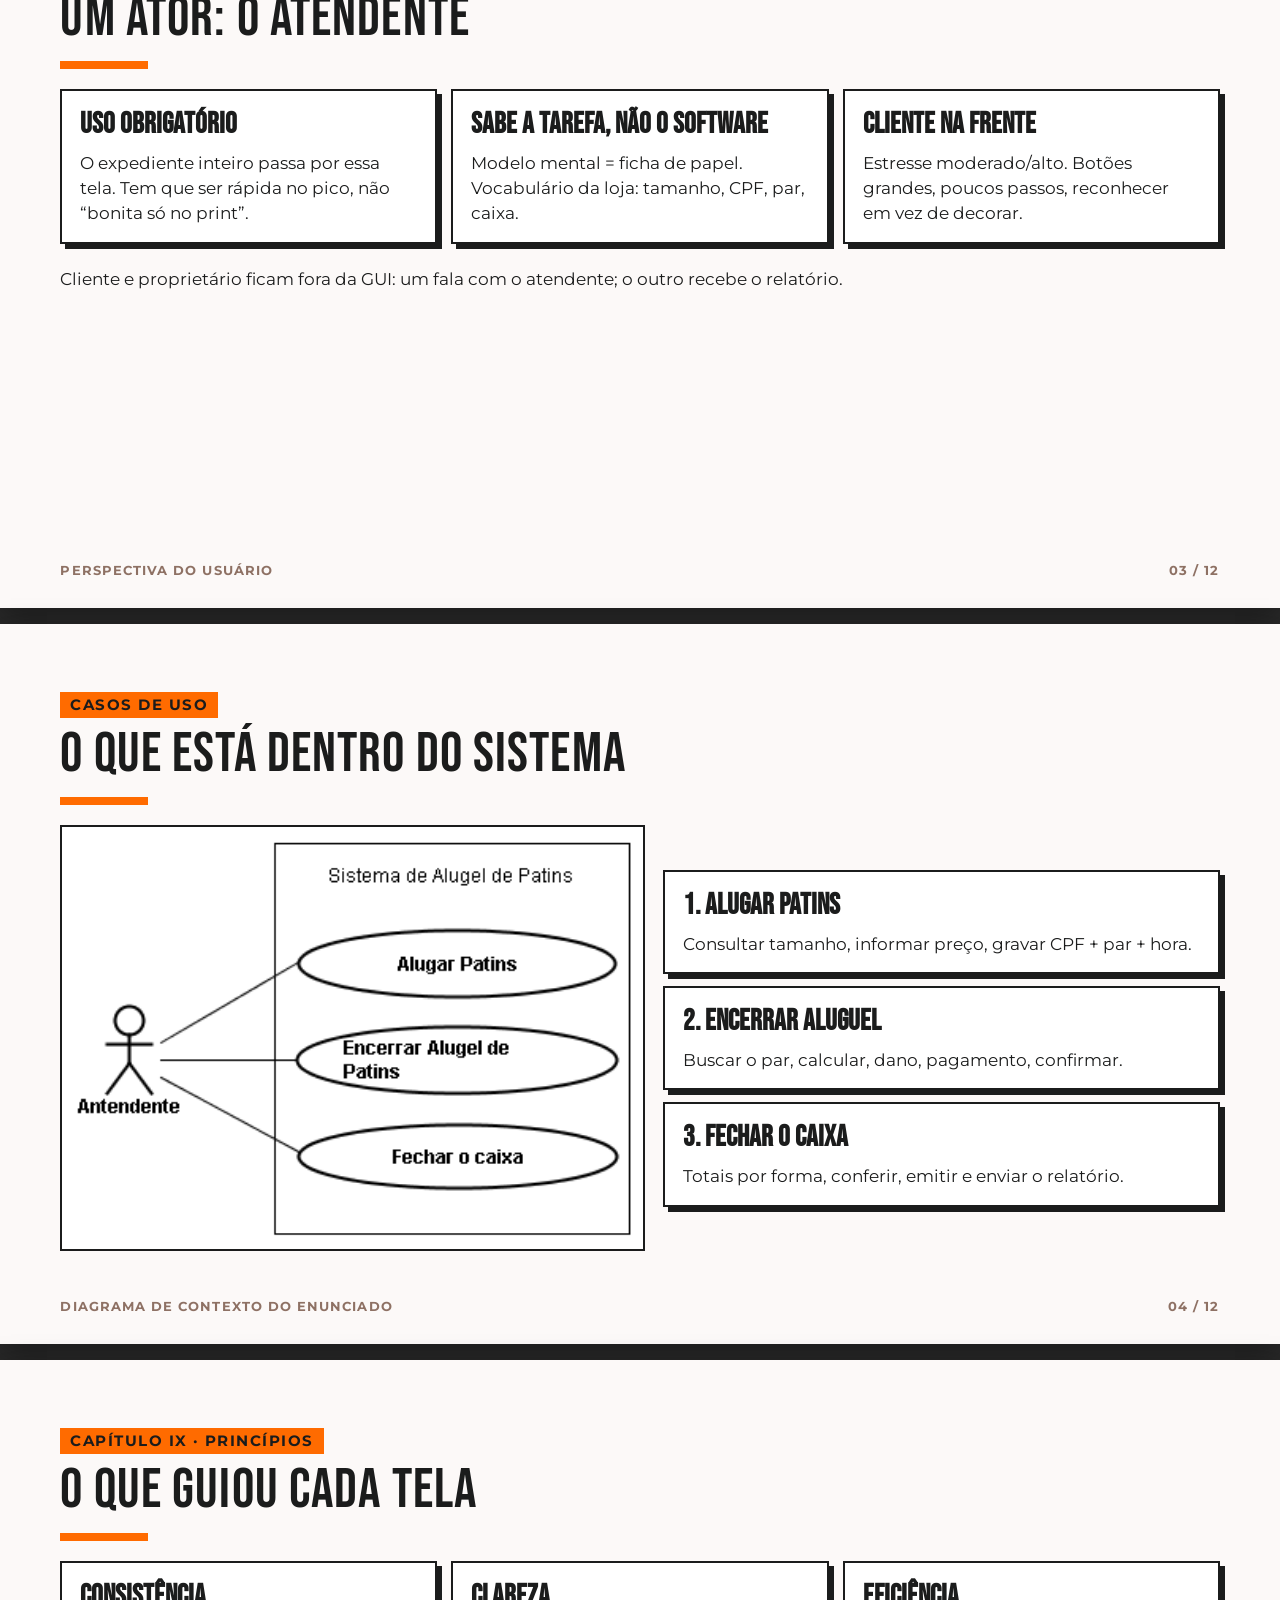
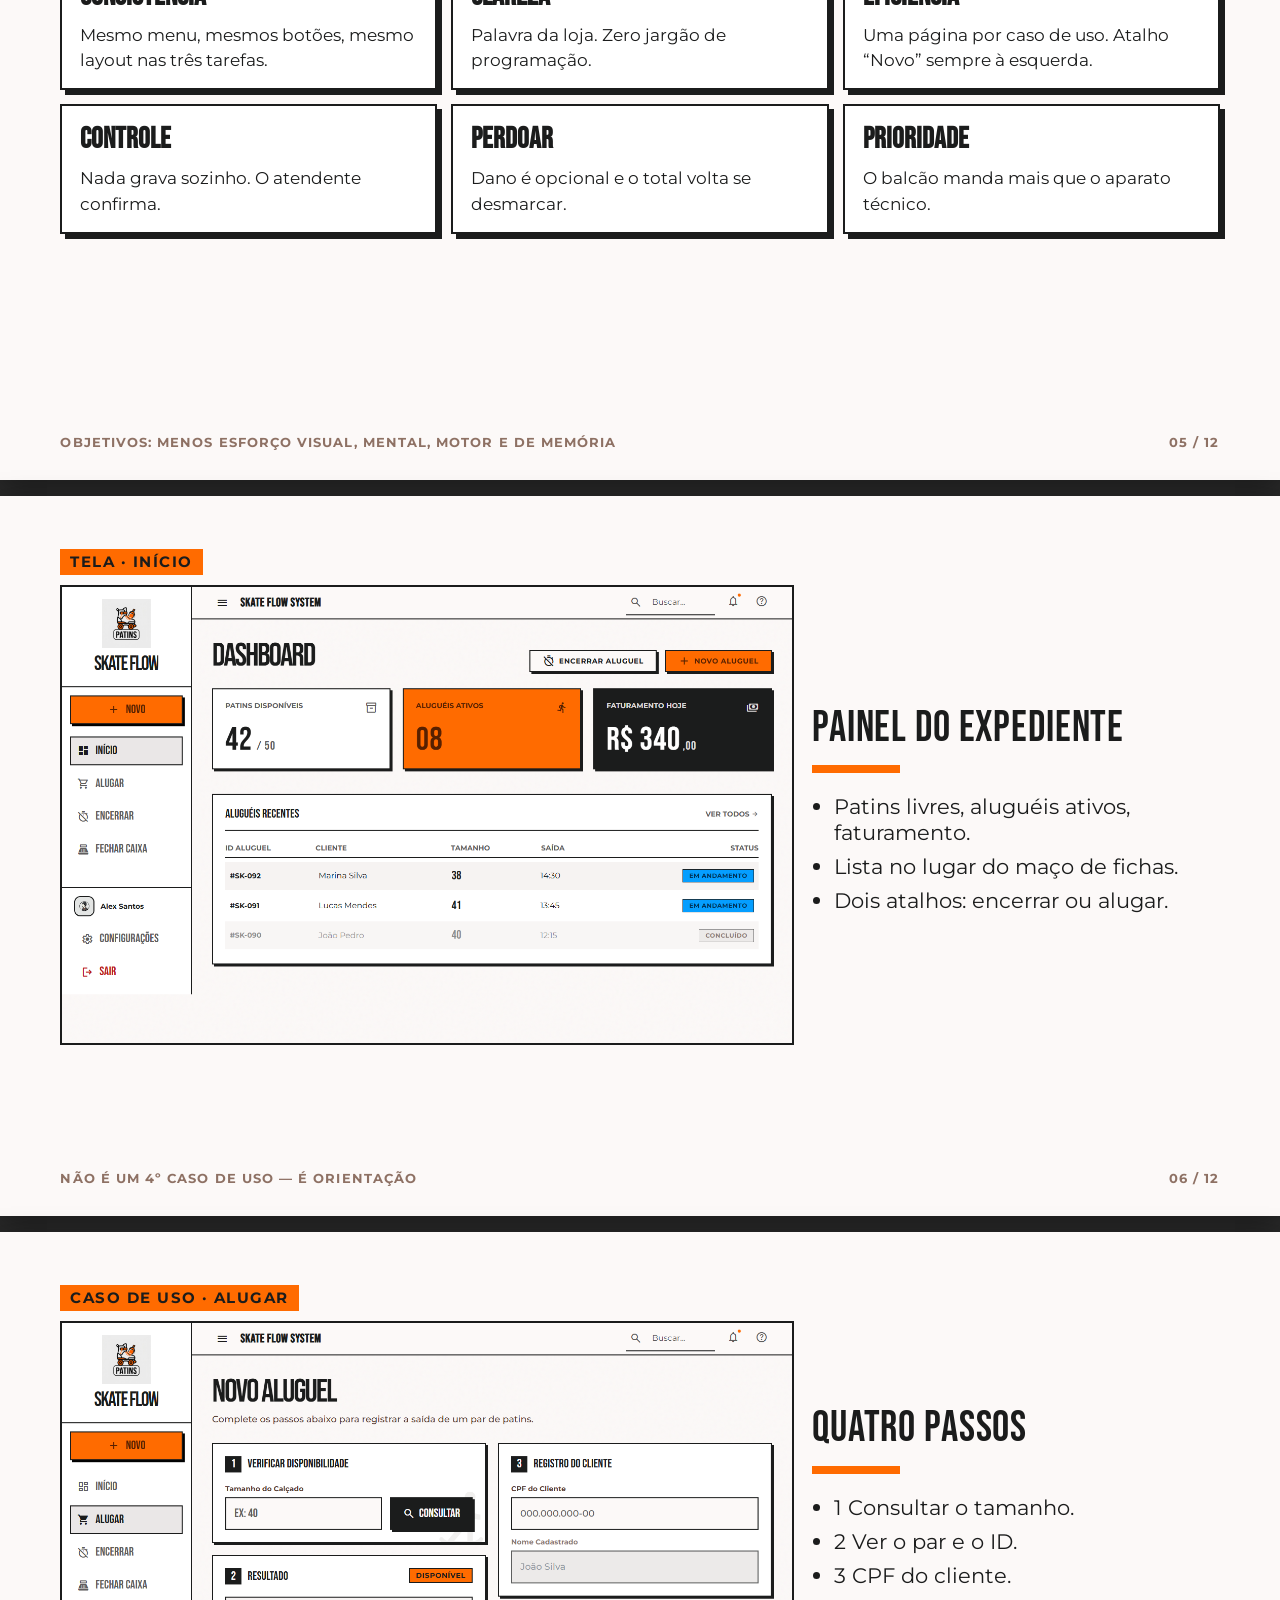
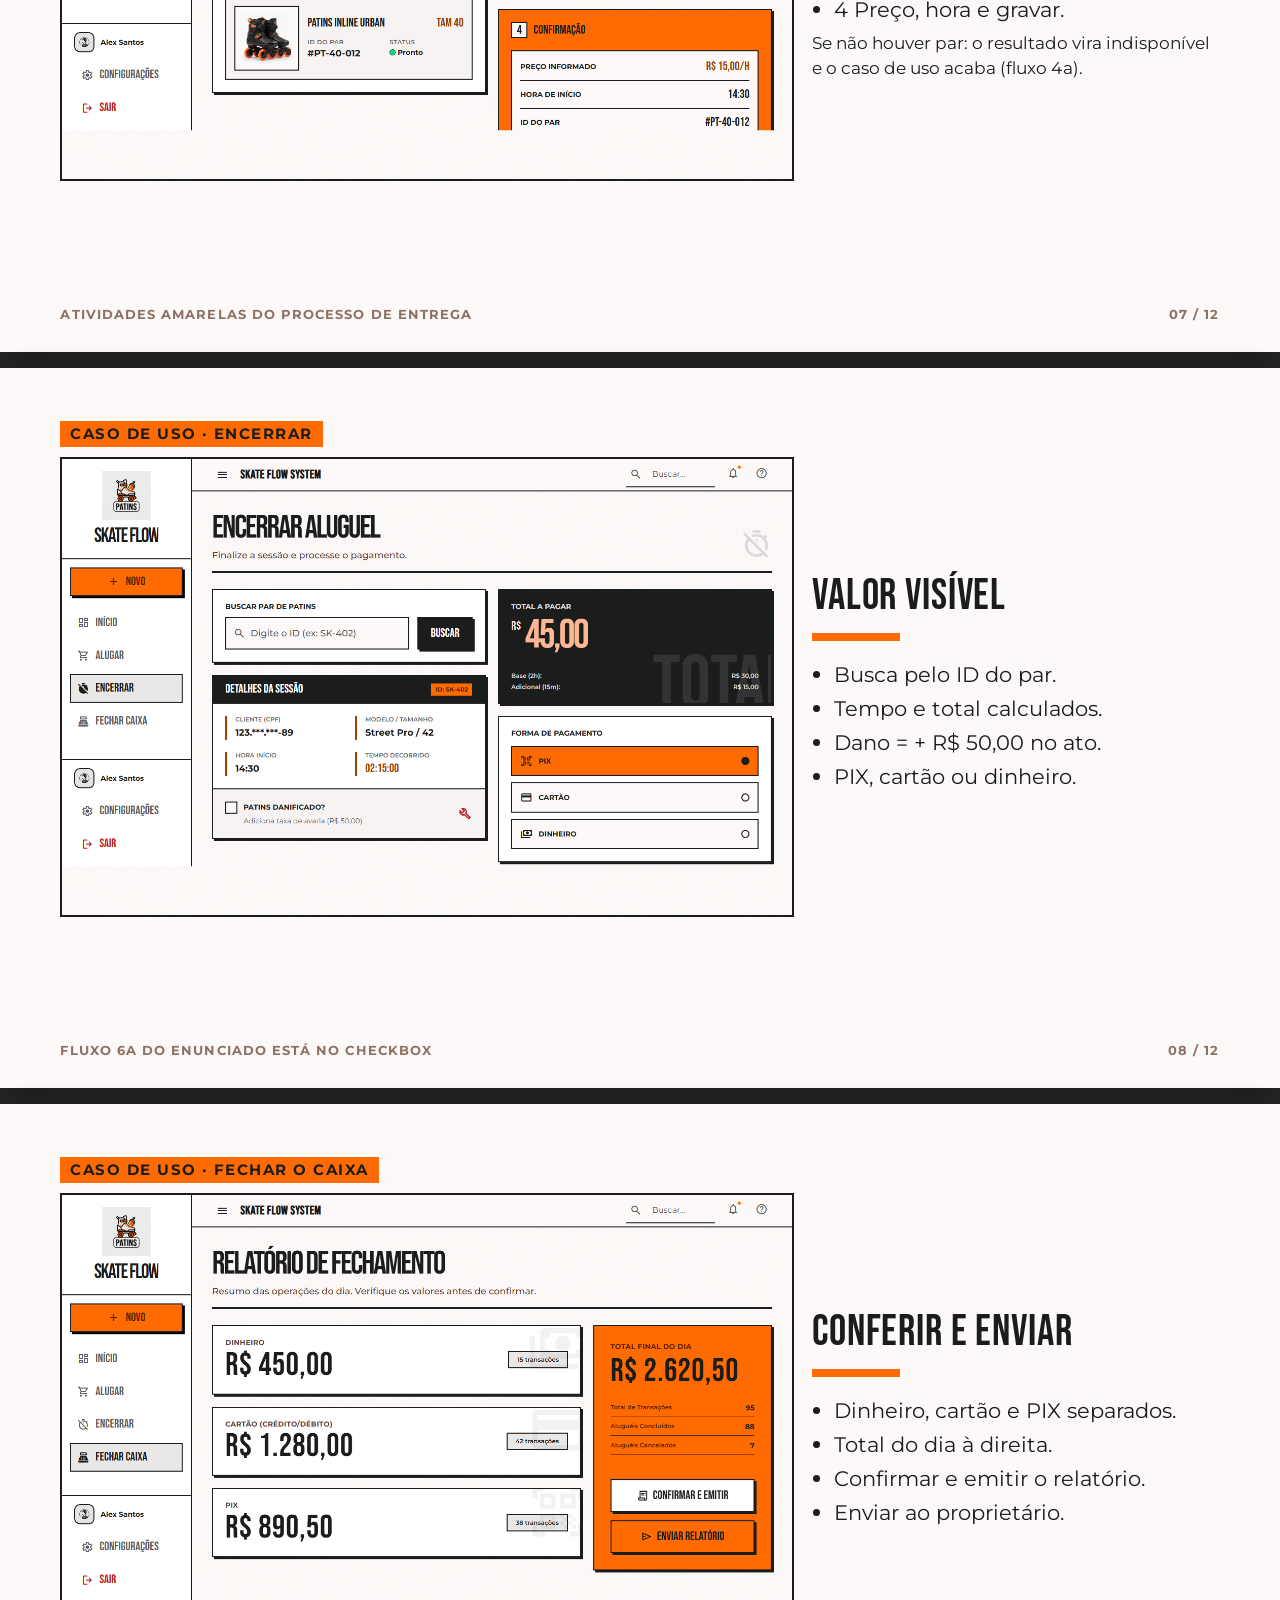
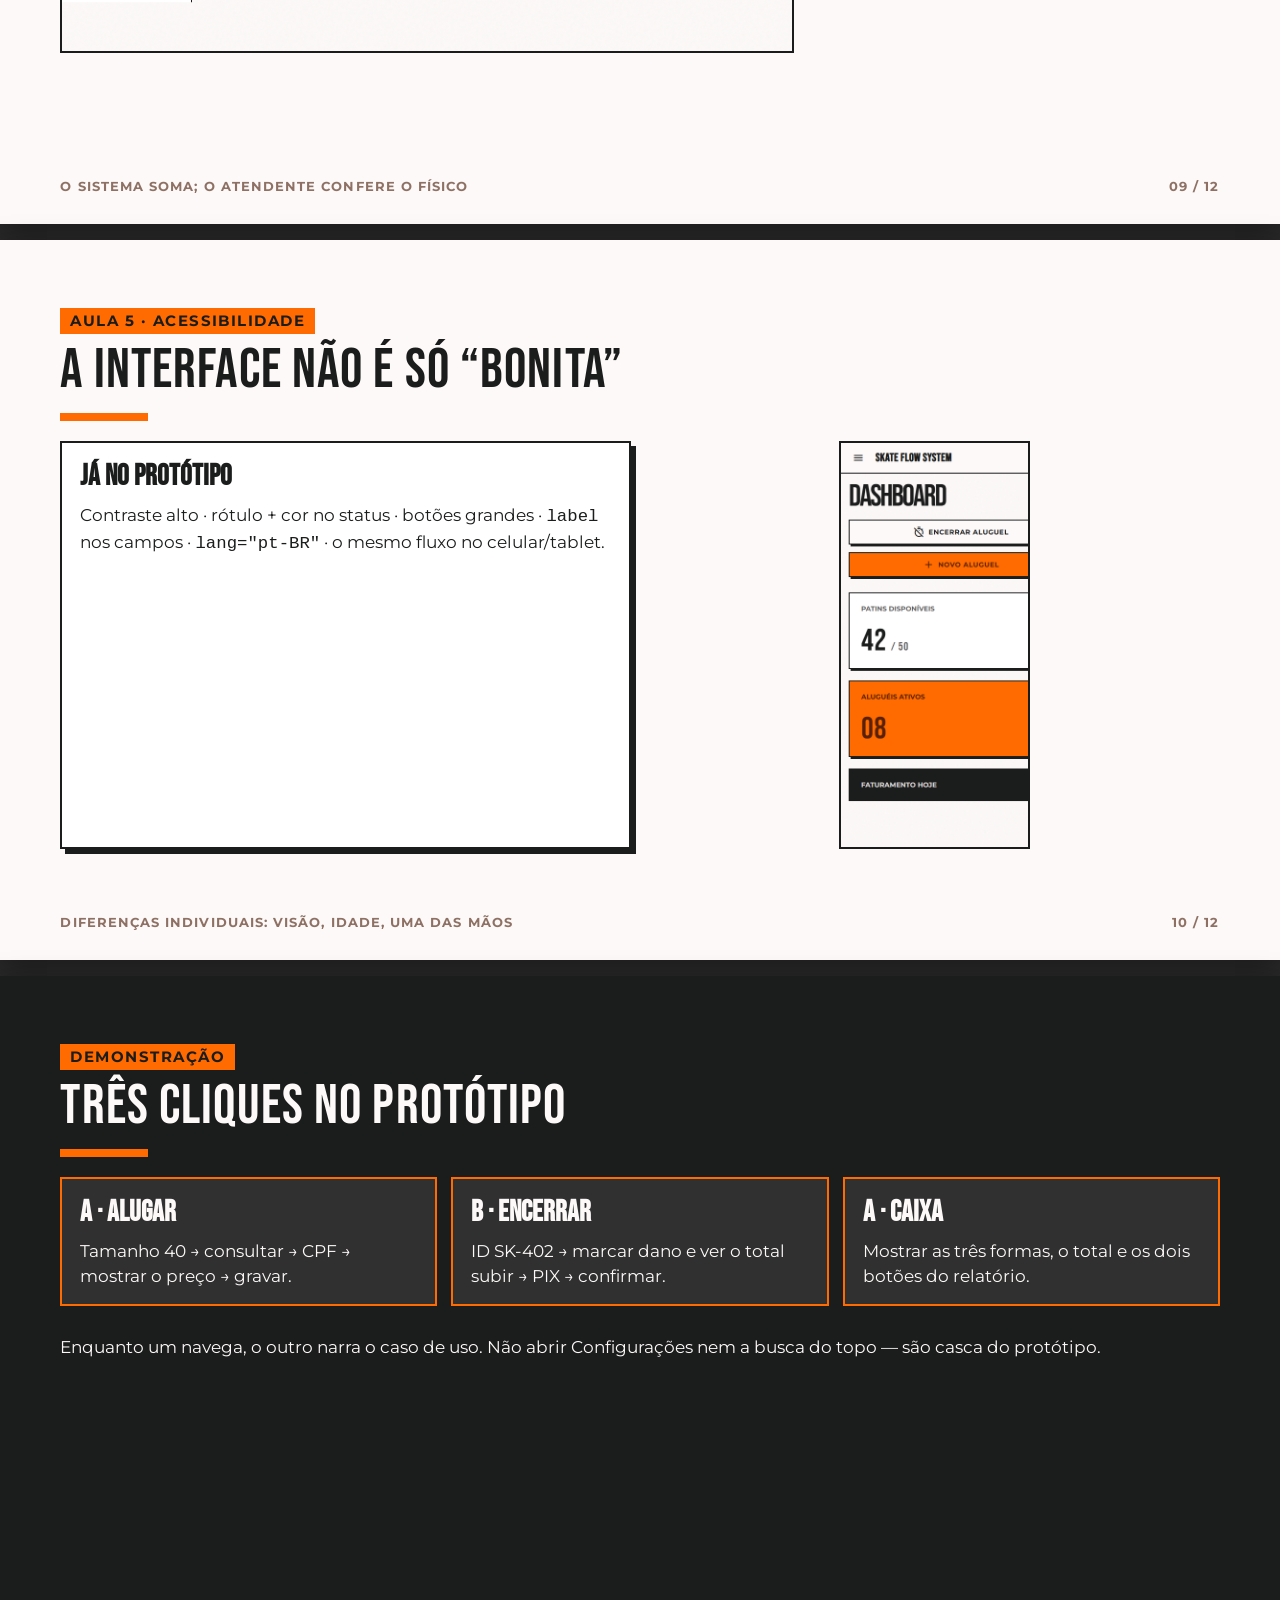
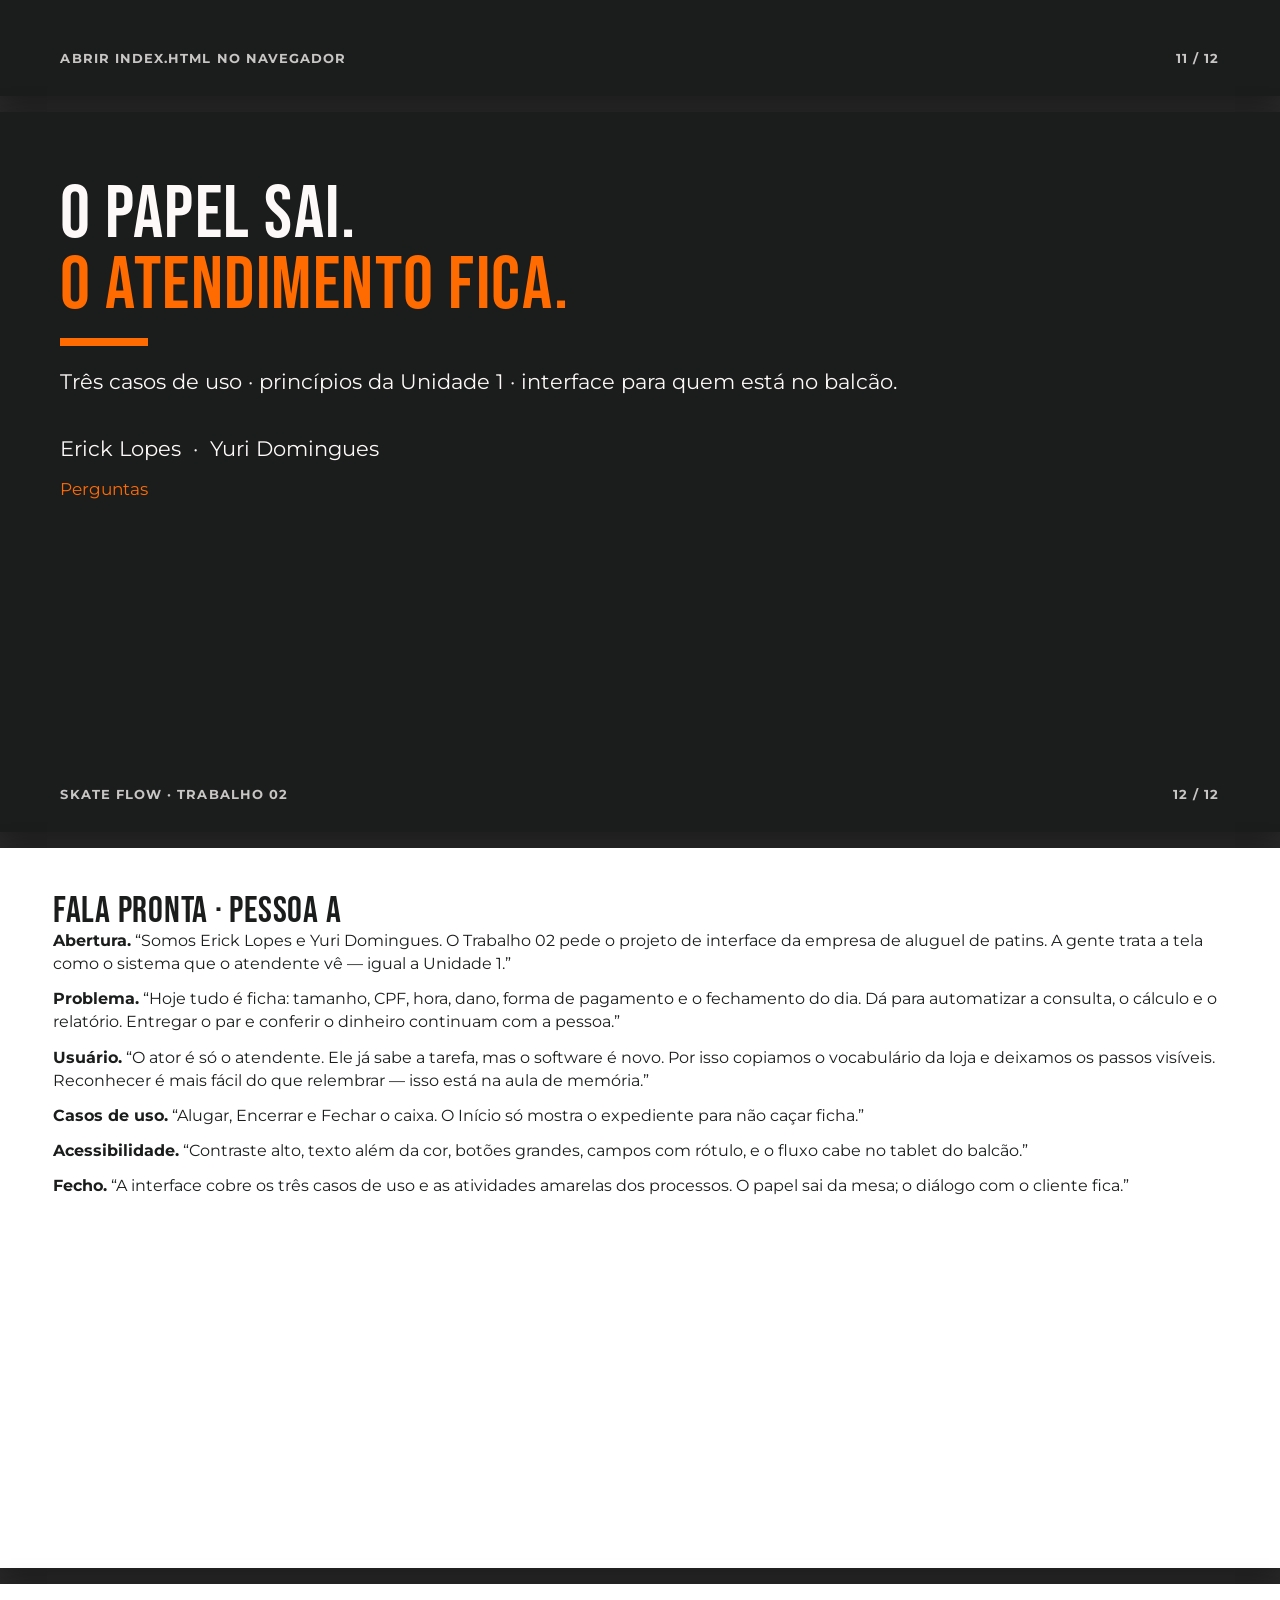
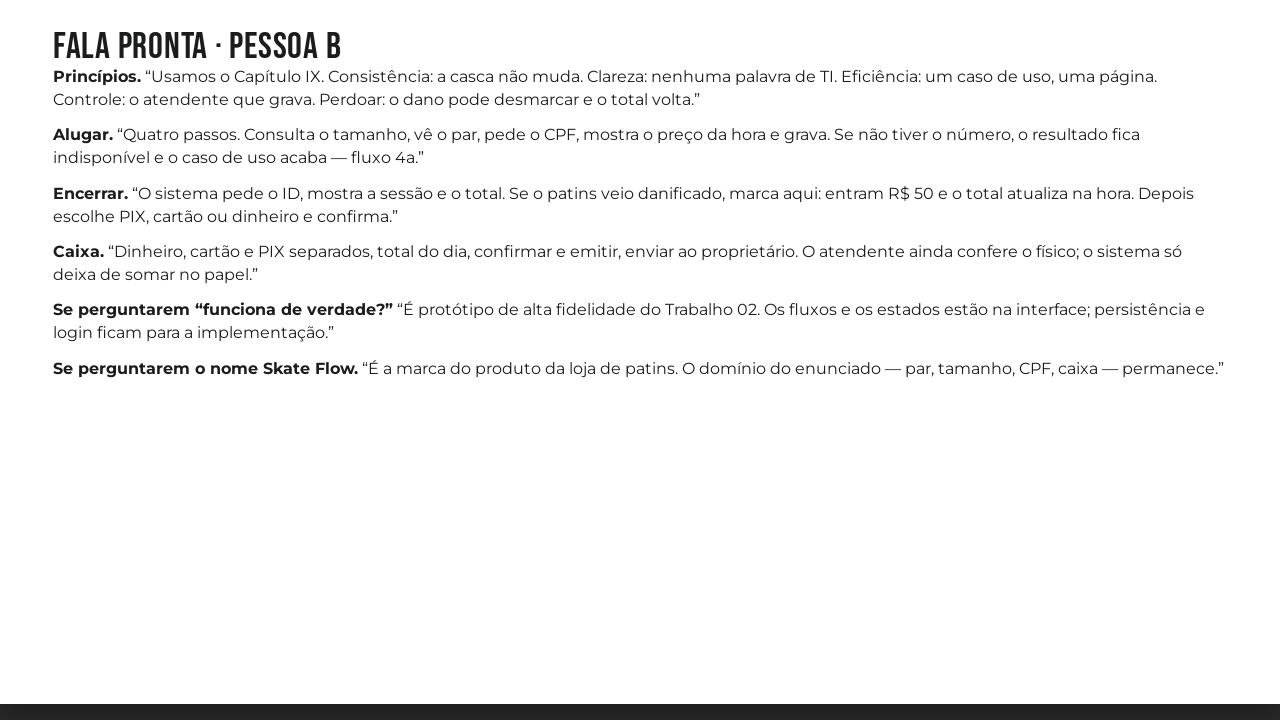
==== commit 738eb139: "3" ====
--- a/docs/Trabalho_02_Apresentacao_SkateFlow.html
+++ b/docs/Trabalho_02_Apresentacao_SkateFlow.html
@@ -312,8 +312,8 @@
   <div class="foot"><span>Skate Flow · Trabalho 02</span><span>12 / 12</span></div>
 </section>
 
-<!-- ROTEIRO -->
-<section class="slide script">
+<!-- leftover-start -->
+<section class="slide script" hidden>
   <div class="pad">
     <div class="badge">Anexo · não projetar no Meet</div>
     <h2>Roteiro da dupla · ~8 minutos</h2>
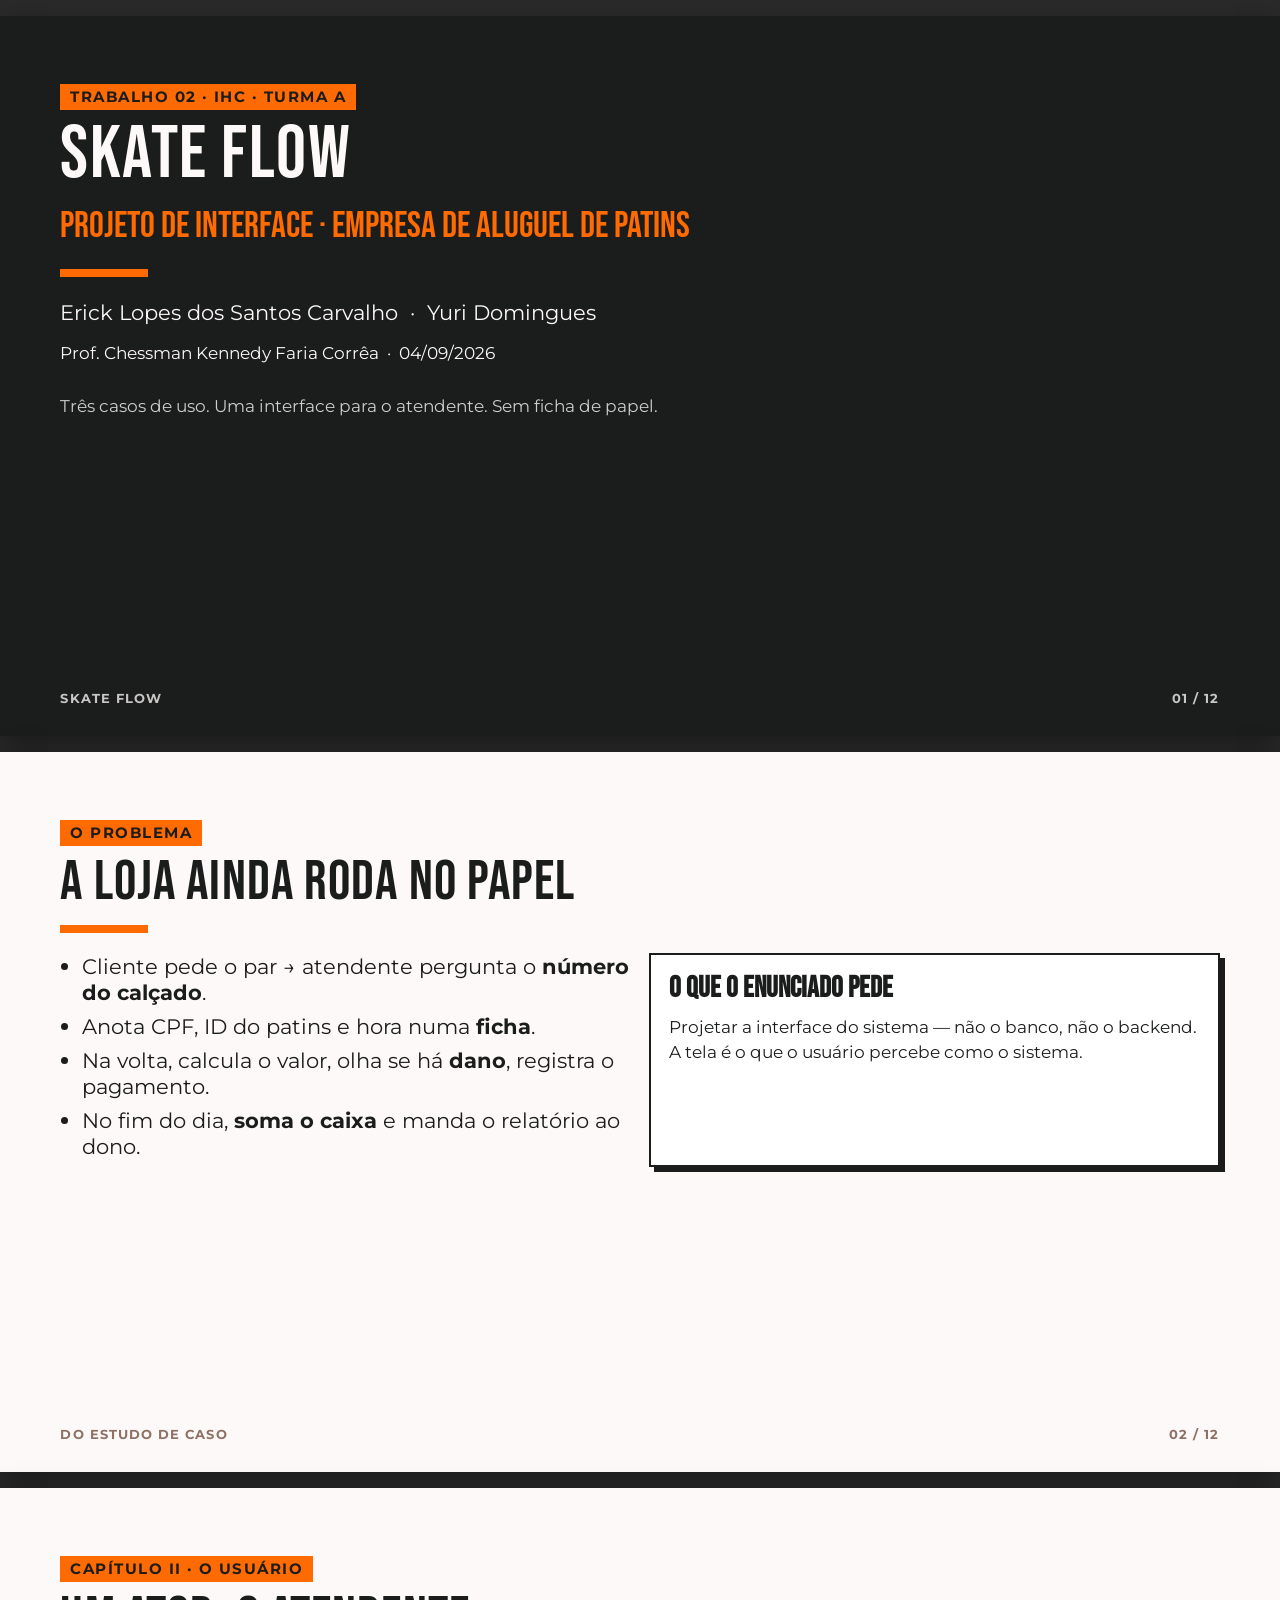
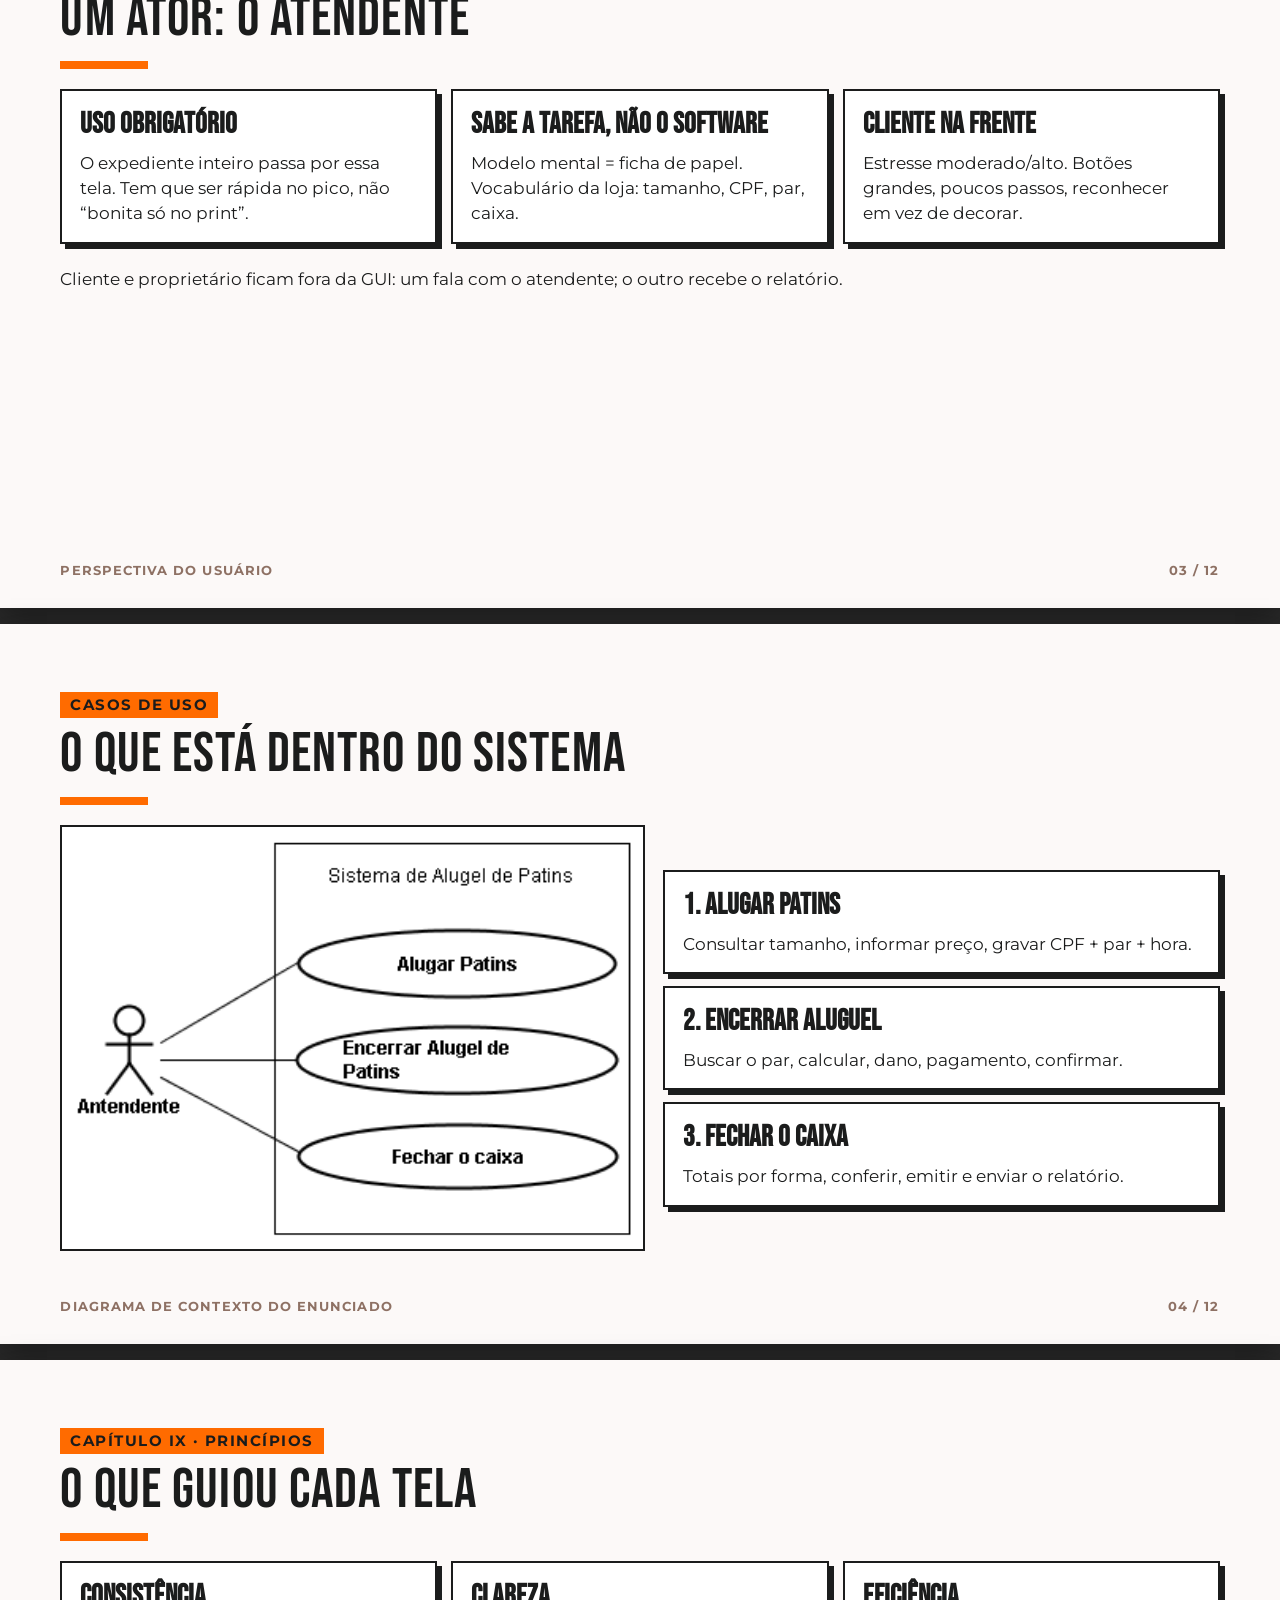
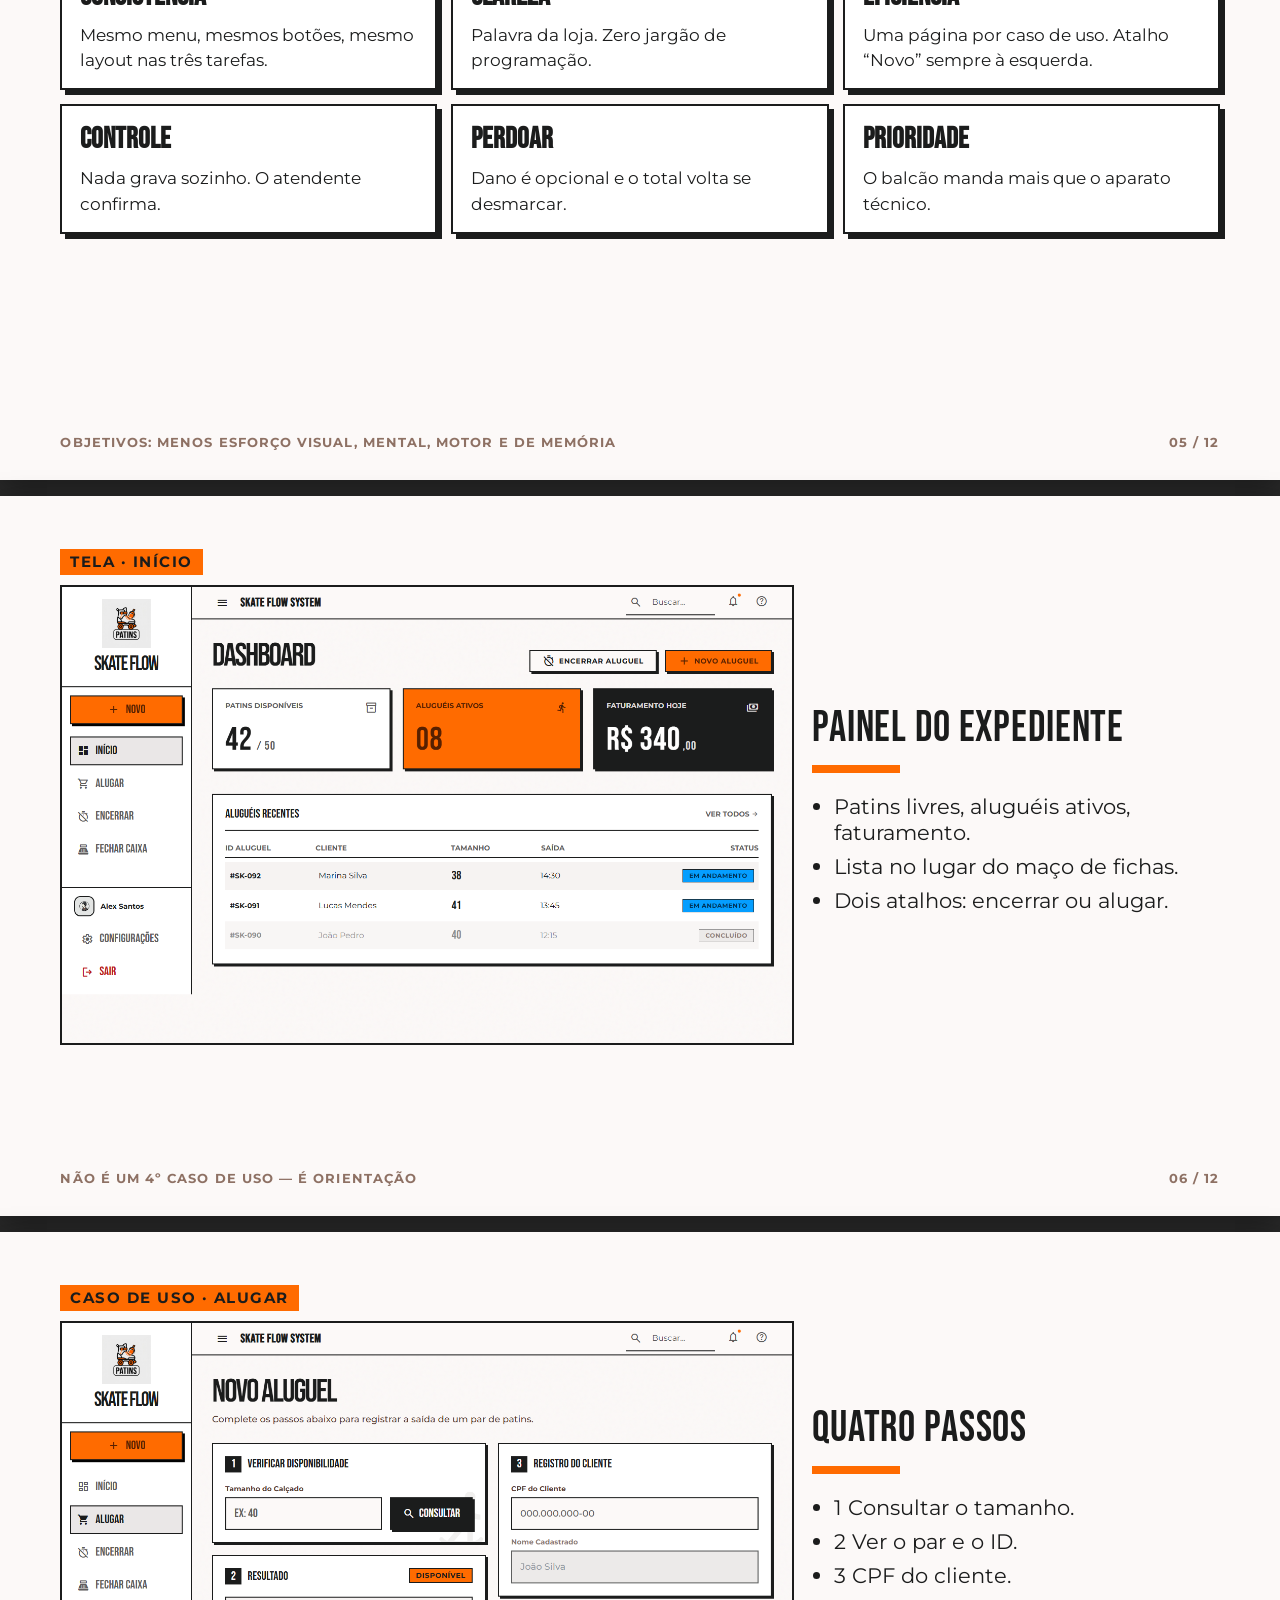
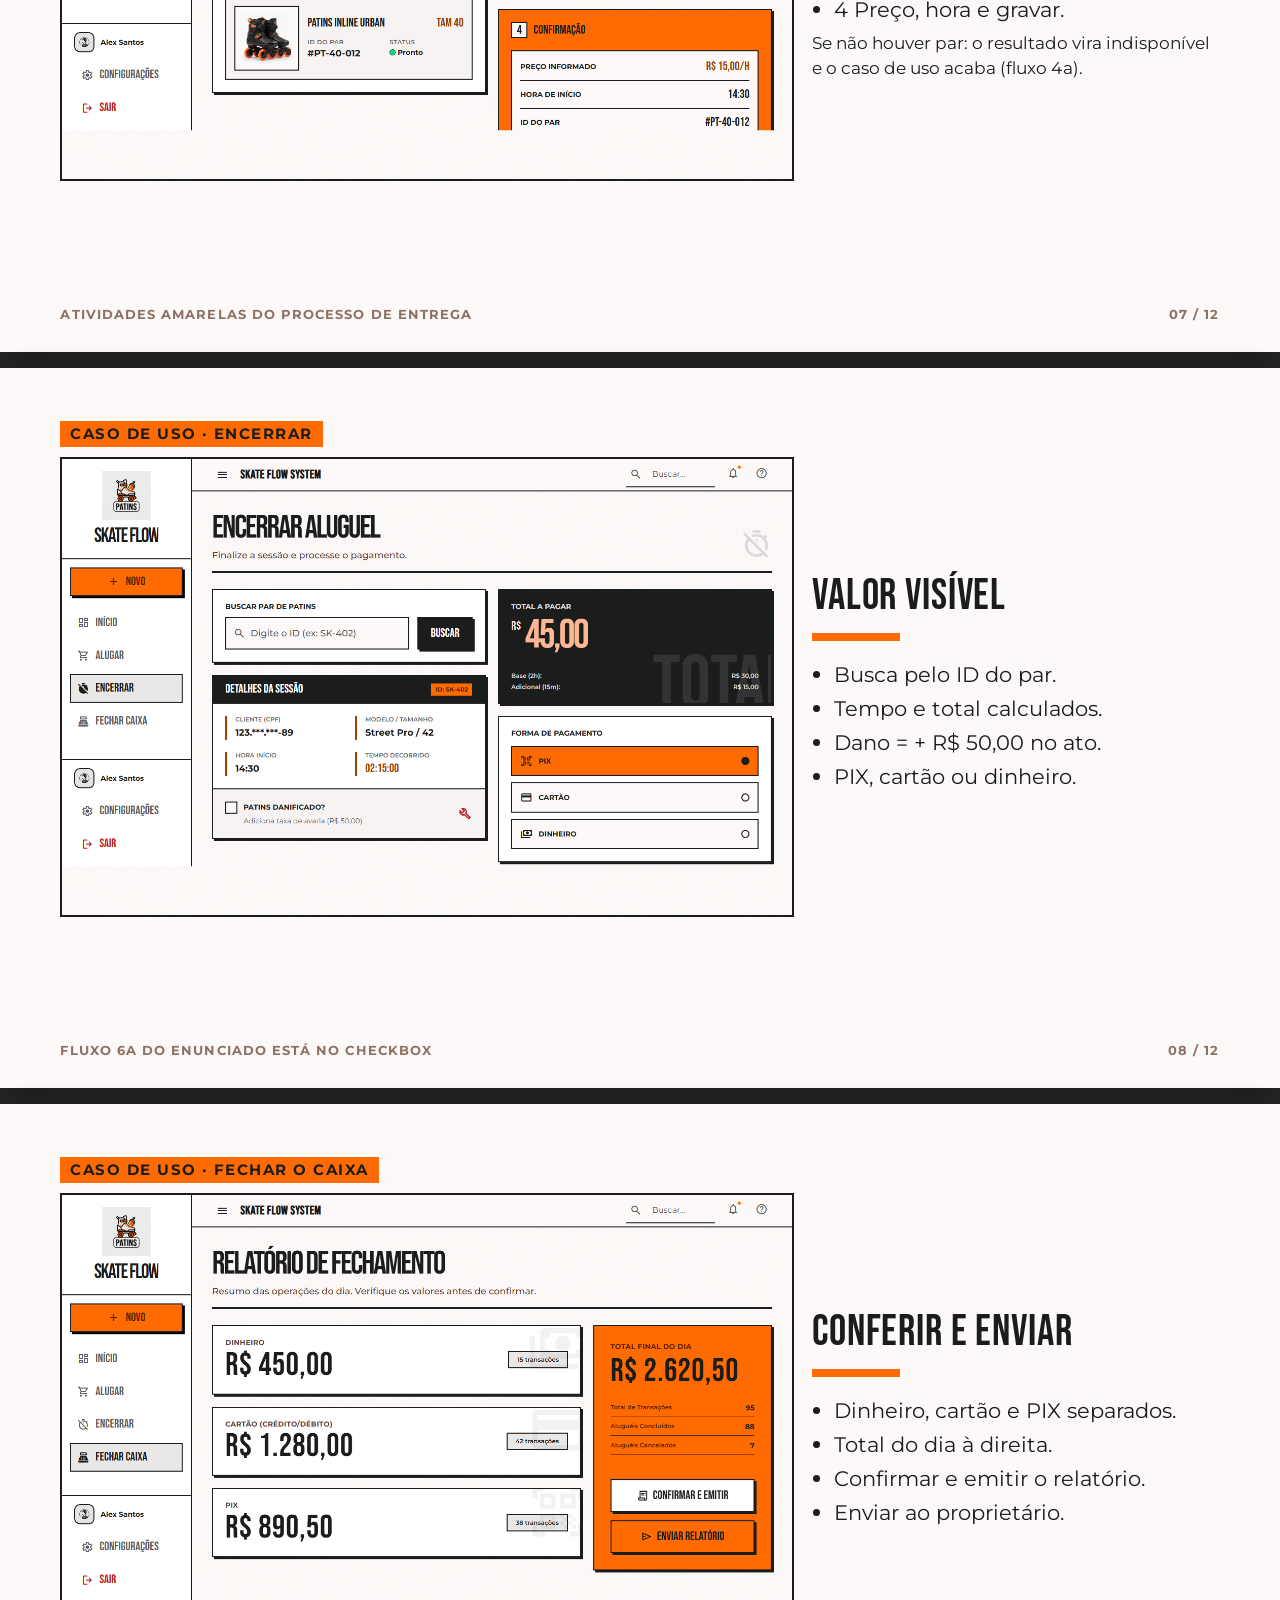
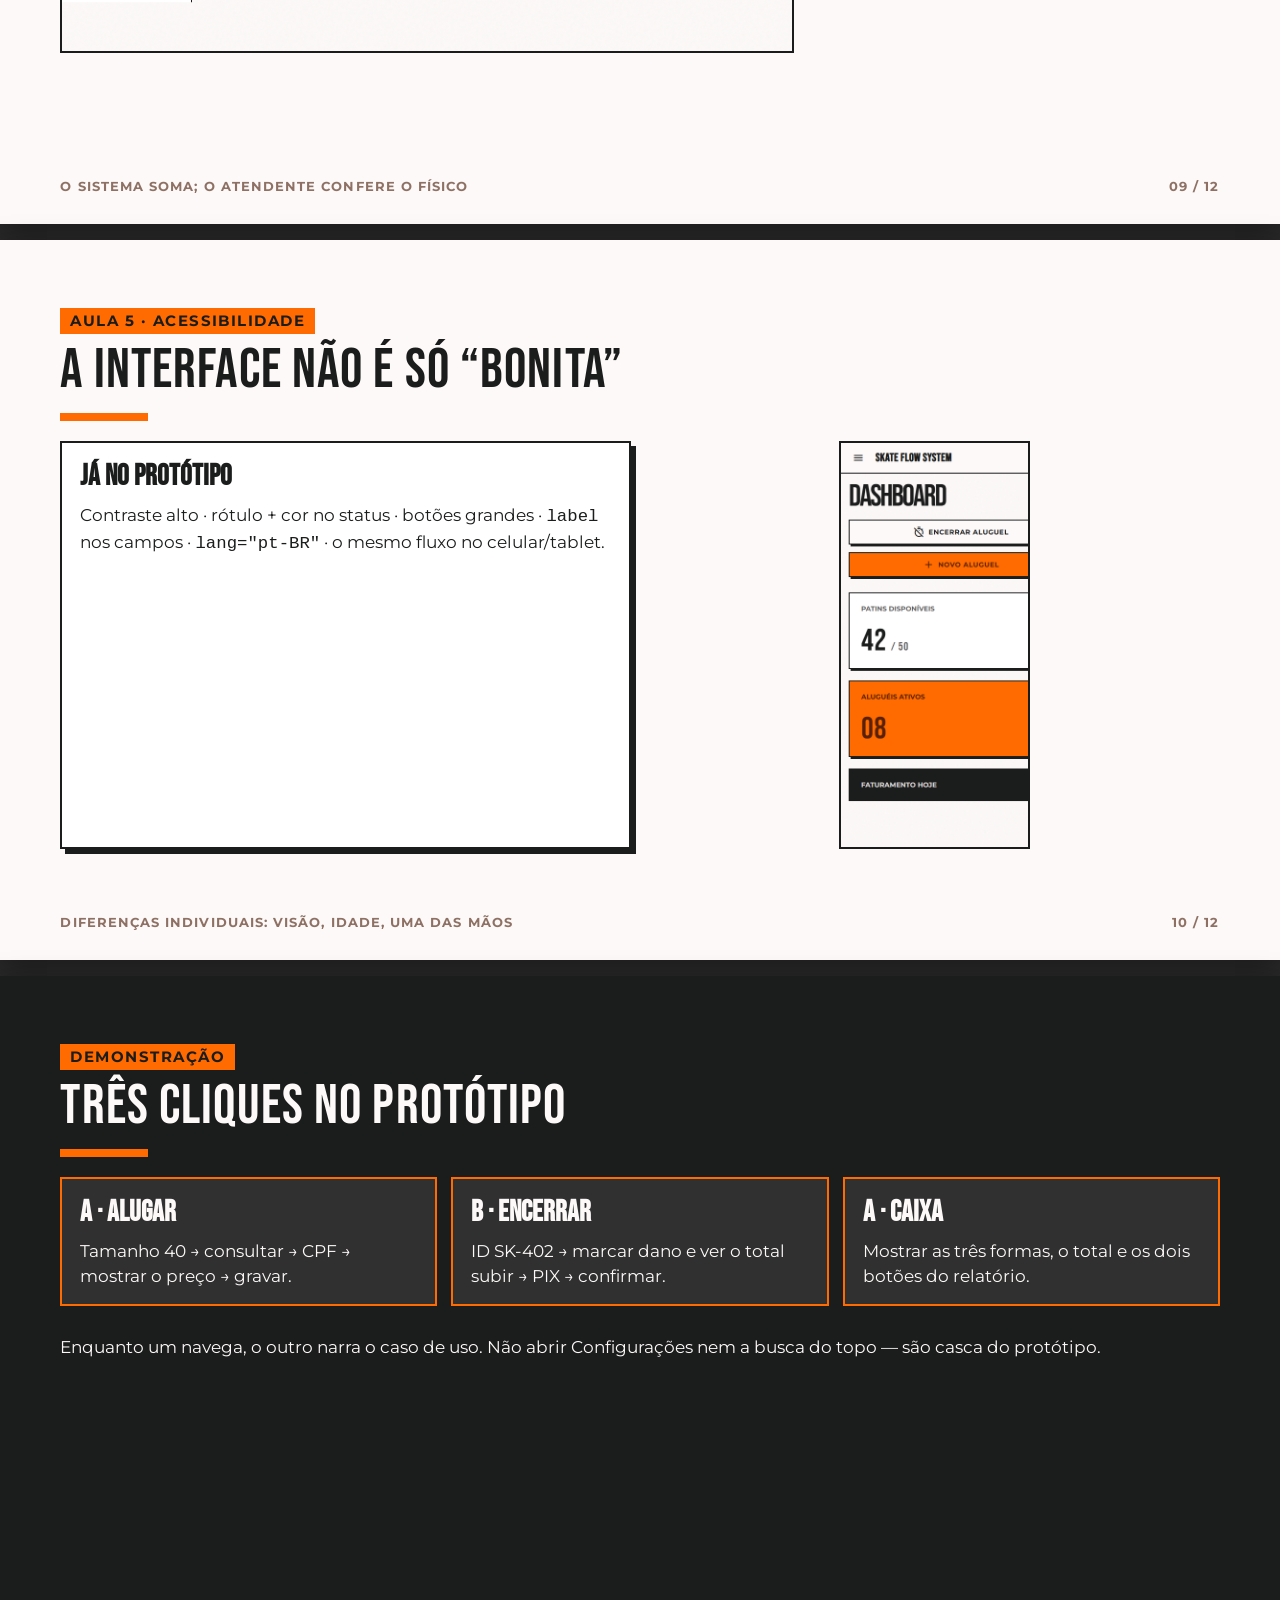
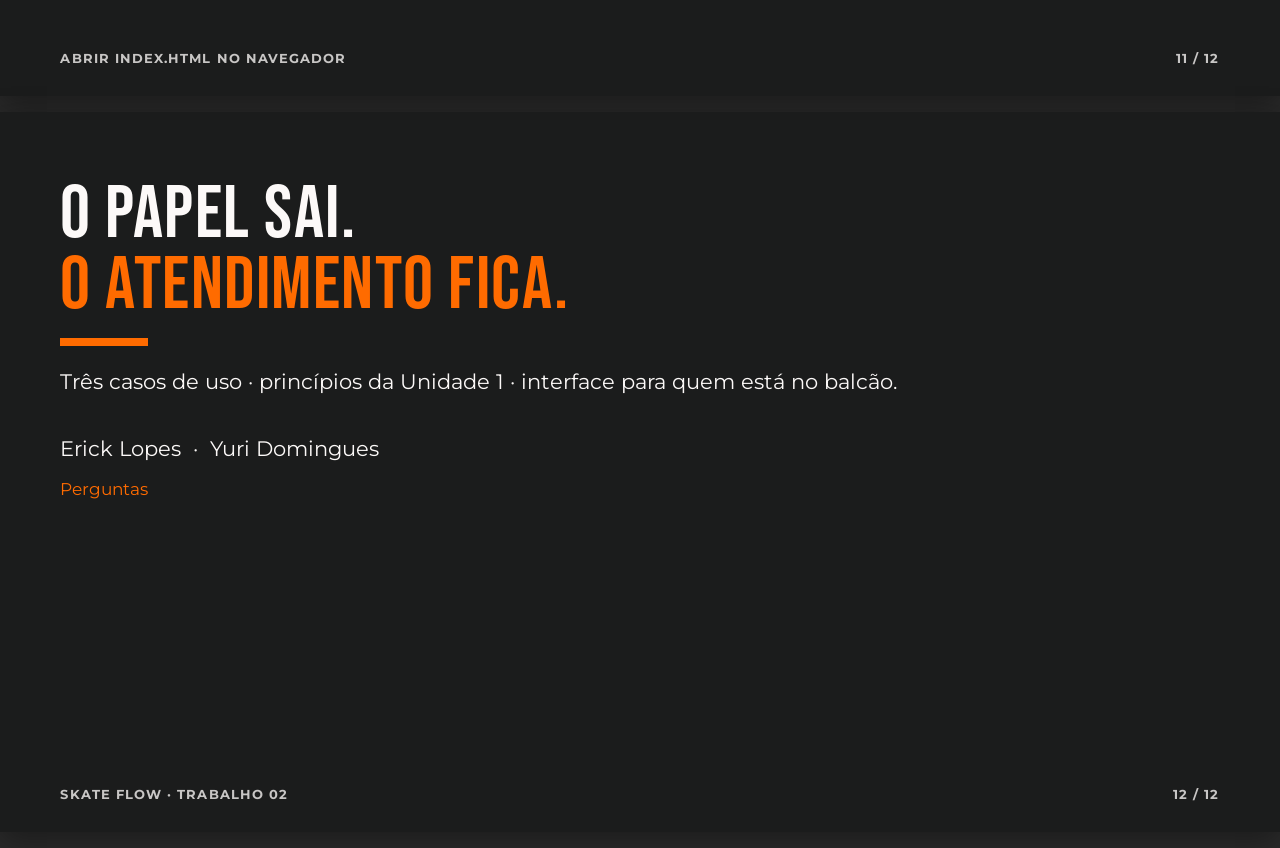
==== commit 7307c790: "ger" ====
--- a/docs/Trabalho_02_Apresentacao_SkateFlow.html
+++ b/docs/Trabalho_02_Apresentacao_SkateFlow.html
@@ -312,49 +312,5 @@
   <div class="foot"><span>Skate Flow · Trabalho 02</span><span>12 / 12</span></div>
 </section>
 
-<!-- leftover-start -->
-<section class="slide script" hidden>
-  <div class="pad">
-    <div class="badge">Anexo · não projetar no Meet</div>
-    <h2>Roteiro da dupla · ~8 minutos</h2>
-    <p>Combinem antes: <b>Pessoa A</b> abre e fecha; <b>Pessoa B</b> mostra as telas. No Meet, um compartilha a tela do protótipo + este PDF.</p>
-    <table>
-      <tr><th style="width:14%">Min</th><th style="width:16%">Quem</th><th>O que falar / fazer</th></tr>
-      <tr><td>0:00</td><td>A</td><td>Capa: nomes, Trabalho 02, “projetamos a interface do atendente da loja de patins”.</td></tr>
-      <tr><td>0:30</td><td>A</td><td>Problema: hoje é ficha de papel; erro de soma e fila no balcão. O exercício é a interface, não o servidor.</td></tr>
-      <tr><td>1:20</td><td>A</td><td>Usuário: só o atendente. Uso obrigatório, cliente na frente, pouco treino. Modelo mental = ficha.</td></tr>
-      <tr><td>2:10</td><td>A</td><td>Três casos de uso do diagrama. Início é só painel do dia.</td></tr>
-      <tr><td>2:50</td><td>B</td><td>Princípios: consistência, clareza, eficiência, controle, perdoar. Citar Cap. IX se o professor perguntar “por quê”.</td></tr>
-      <tr><td>3:30</td><td>B</td><td>Passar Alugar / Encerrar / Caixa. Em Encerrar, clicar o dano para o total mudar.</td></tr>
-      <tr><td>6:00</td><td>A</td><td>Acessibilidade: contraste, rótulo+cor, alvos grandes, mobile.</td></tr>
-      <tr><td>6:40</td><td>A+B</td><td>Demo de 1 minuto se ainda não mostrou o HTML. Fechar: “o papel sai, o atendimento fica”. Perguntas.</td></tr>
-    </table>
-  </div>
-</section>
-
-<section class="slide script">
-  <div class="pad">
-    <h2>Fala pronta · Pessoa A</h2>
-    <p><b>Abertura.</b> “Somos Erick Lopes e Yuri Domingues. O Trabalho 02 pede o projeto de interface da empresa de aluguel de patins. A gente trata a tela como o sistema que o atendente vê — igual a Unidade 1.”</p>
-    <p><b>Problema.</b> “Hoje tudo é ficha: tamanho, CPF, hora, dano, forma de pagamento e o fechamento do dia. Dá para automatizar a consulta, o cálculo e o relatório. Entregar o par e conferir o dinheiro continuam com a pessoa.”</p>
-    <p><b>Usuário.</b> “O ator é só o atendente. Ele já sabe a tarefa, mas o software é novo. Por isso copiamos o vocabulário da loja e deixamos os passos visíveis. Reconhecer é mais fácil do que relembrar — isso está na aula de memória.”</p>
-    <p><b>Casos de uso.</b> “Alugar, Encerrar e Fechar o caixa. O Início só mostra o expediente para não caçar ficha.”</p>
-    <p><b>Acessibilidade.</b> “Contraste alto, texto além da cor, botões grandes, campos com rótulo, e o fluxo cabe no tablet do balcão.”</p>
-    <p><b>Fecho.</b> “A interface cobre os três casos de uso e as atividades amarelas dos processos. O papel sai da mesa; o diálogo com o cliente fica.”</p>
-  </div>
-</section>
-
-<section class="slide script">
-  <div class="pad">
-    <h2>Fala pronta · Pessoa B</h2>
-    <p><b>Princípios.</b> “Usamos o Capítulo IX. Consistência: a casca não muda. Clareza: nenhuma palavra de TI. Eficiência: um caso de uso, uma página. Controle: o atendente que grava. Perdoar: o dano pode desmarcar e o total volta.”</p>
-    <p><b>Alugar.</b> “Quatro passos. Consulta o tamanho, vê o par, pede o CPF, mostra o preço da hora e grava. Se não tiver o número, o resultado fica indisponível e o caso de uso acaba — fluxo 4a.”</p>
-    <p><b>Encerrar.</b> “O sistema pede o ID, mostra a sessão e o total. Se o patins veio danificado, marca aqui: entram R$ 50 e o total atualiza na hora. Depois escolhe PIX, cartão ou dinheiro e confirma.”</p>
-    <p><b>Caixa.</b> “Dinheiro, cartão e PIX separados, total do dia, confirmar e emitir, enviar ao proprietário. O atendente ainda confere o físico; o sistema só deixa de somar no papel.”</p>
-    <p><b>Se perguntarem “funciona de verdade?”</b> “É protótipo de alta fidelidade do Trabalho 02. Os fluxos e os estados estão na interface; persistência e login ficam para a implementação.”</p>
-    <p><b>Se perguntarem o nome Skate Flow.</b> “É a marca do produto da loja de patins. O domínio do enunciado — par, tamanho, CPF, caixa — permanece.”</p>
-  </div>
-</section>
-
 </body>
 </html>
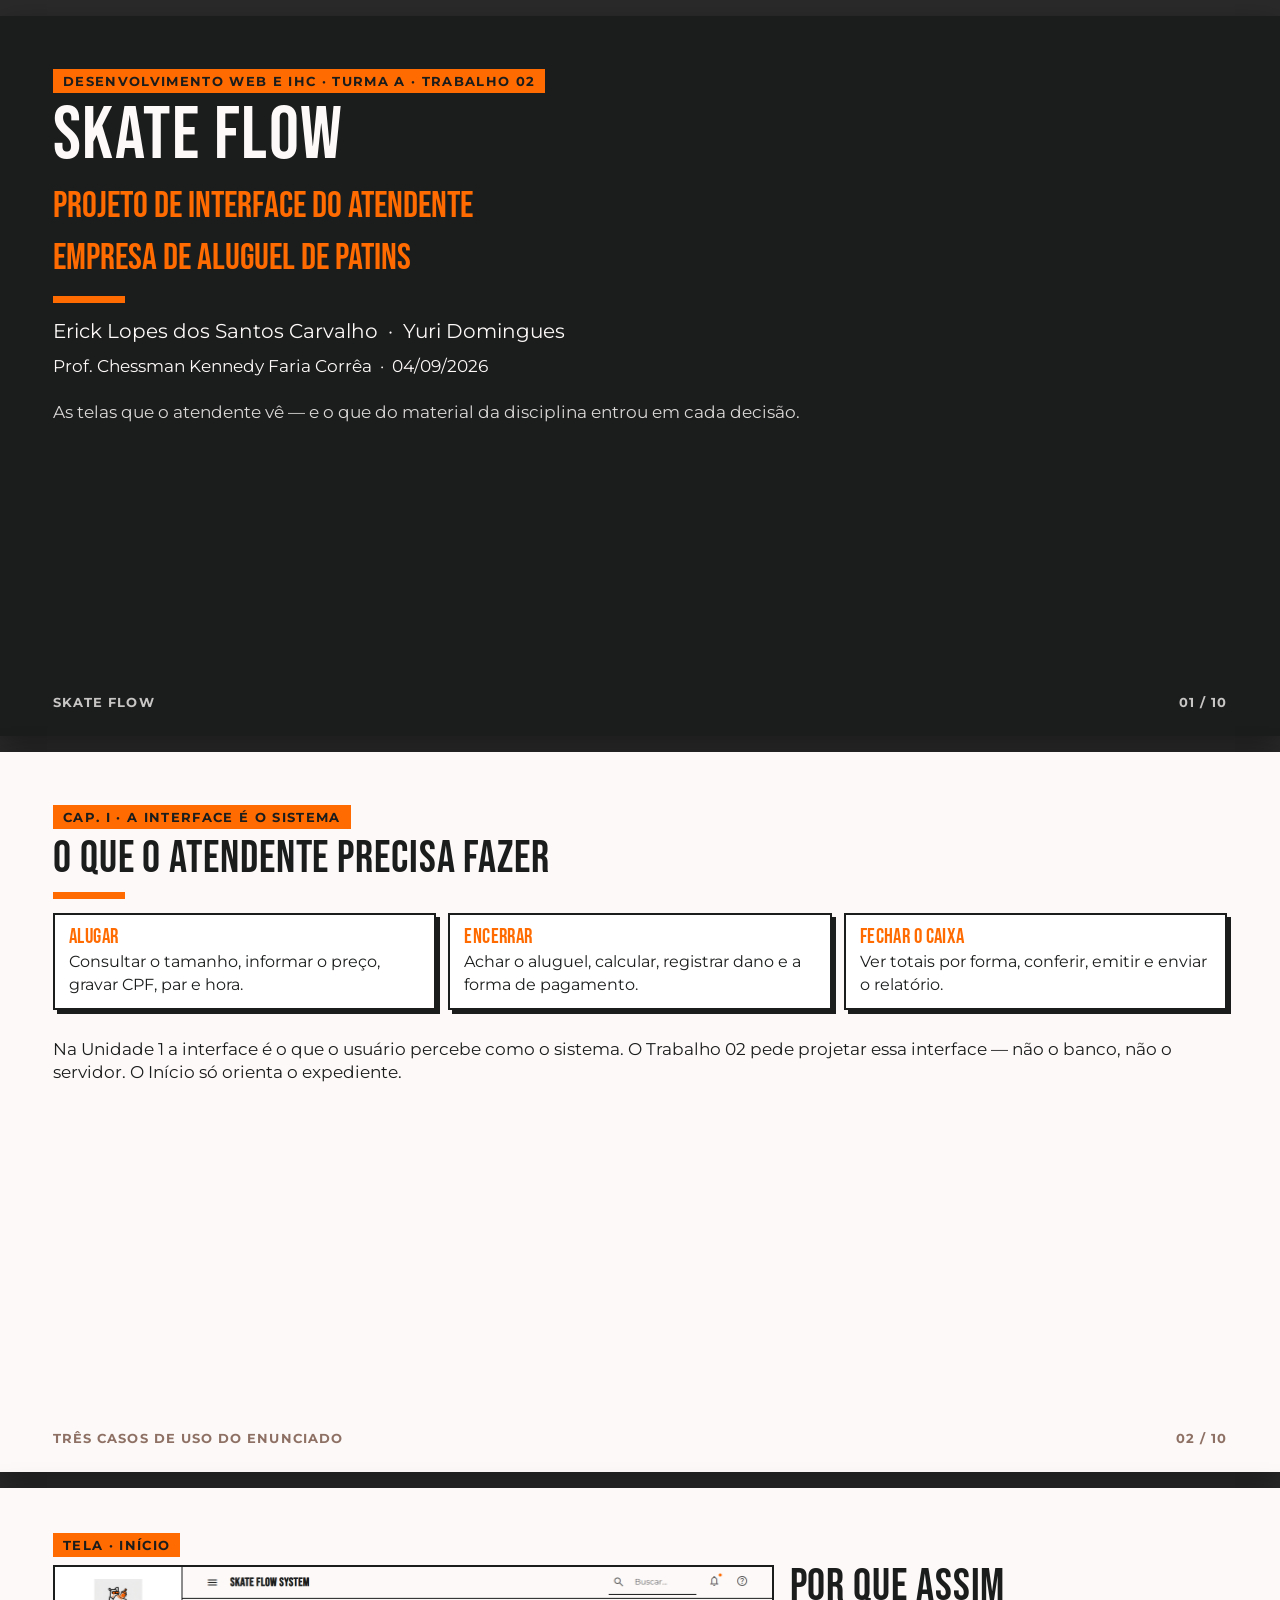
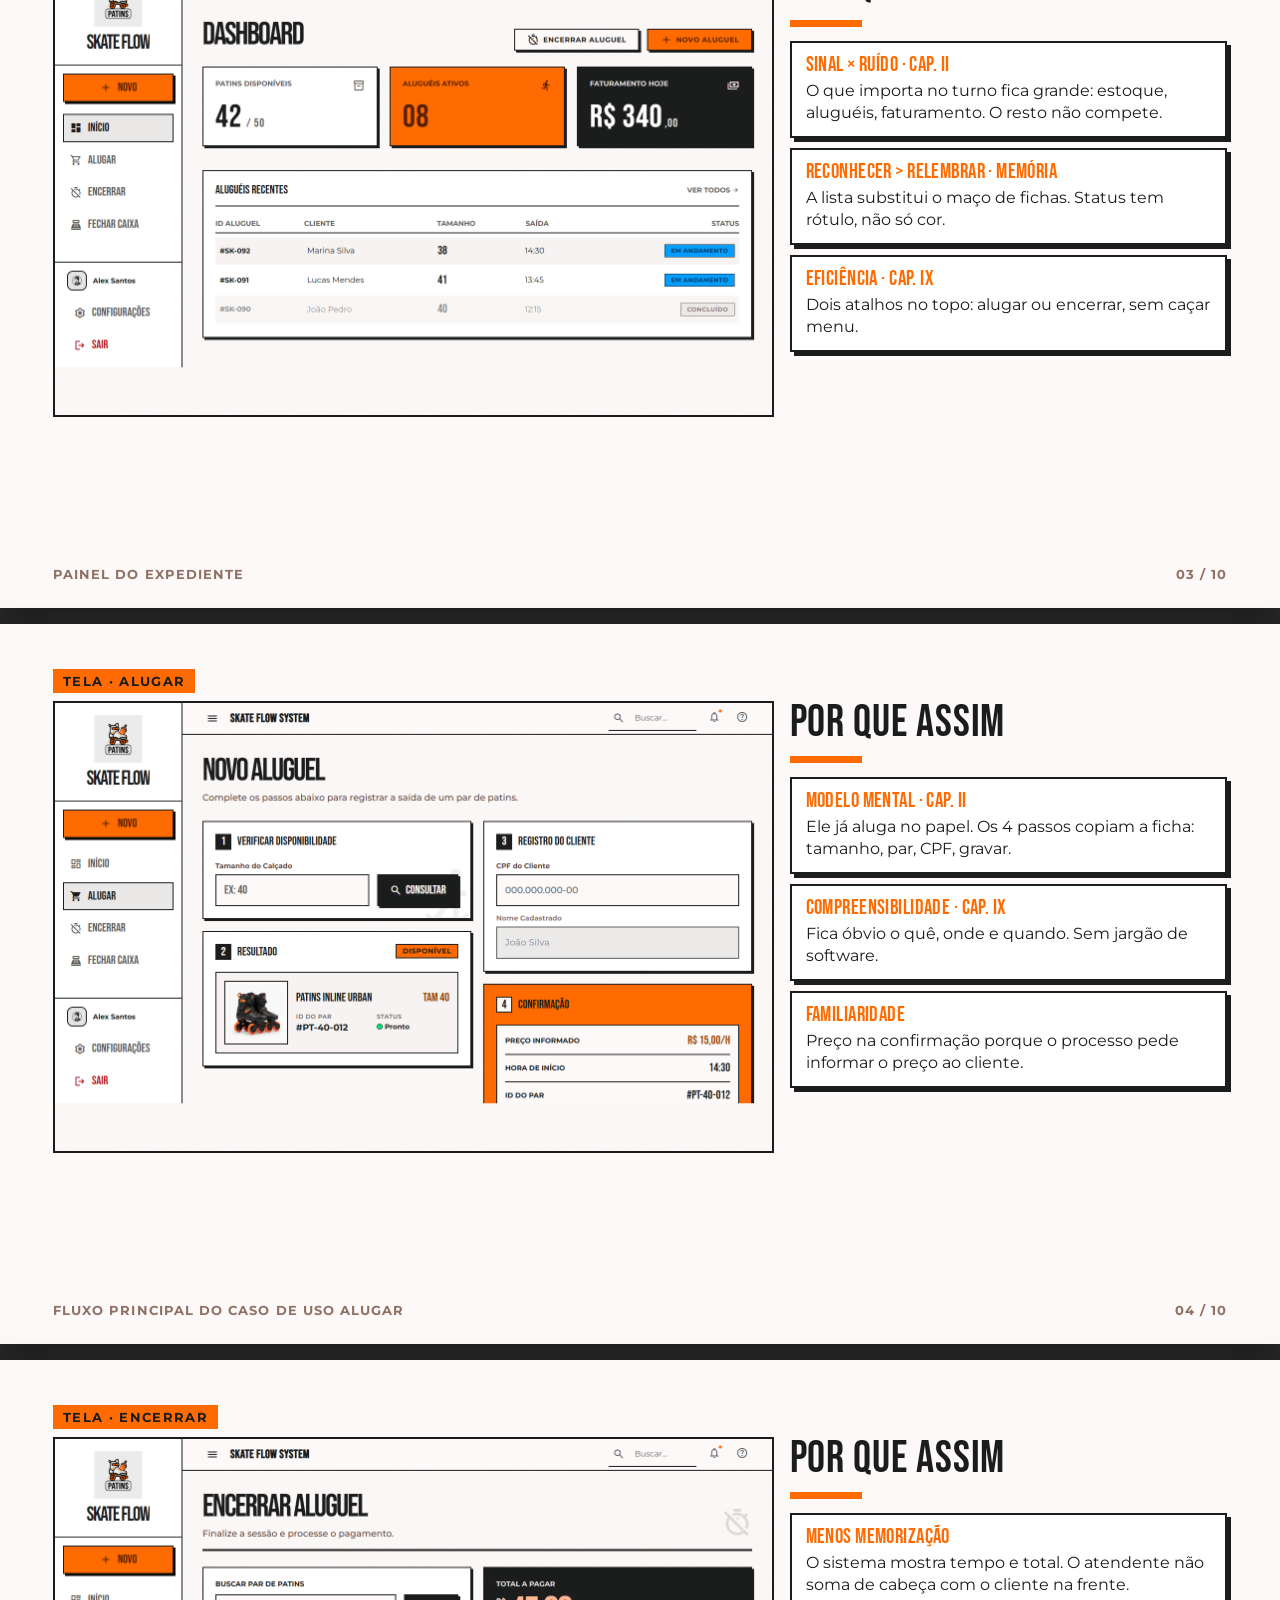
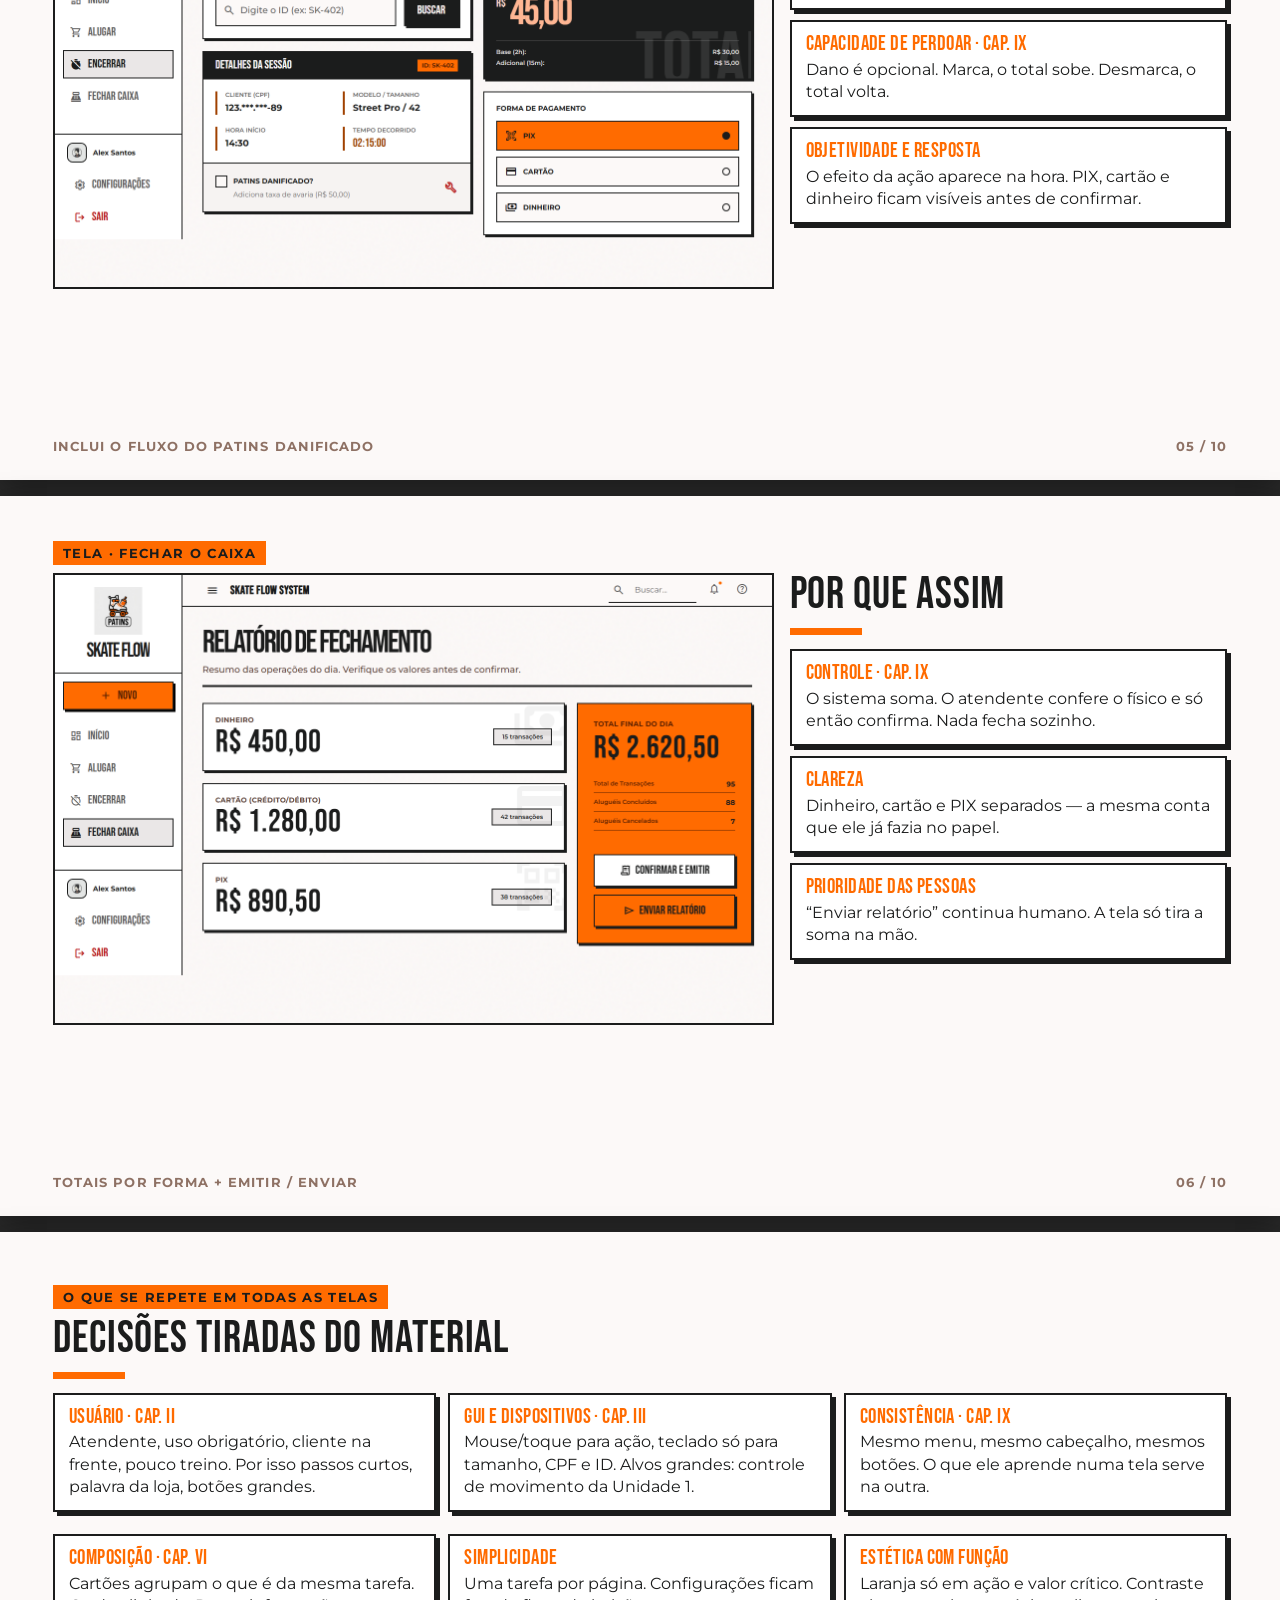
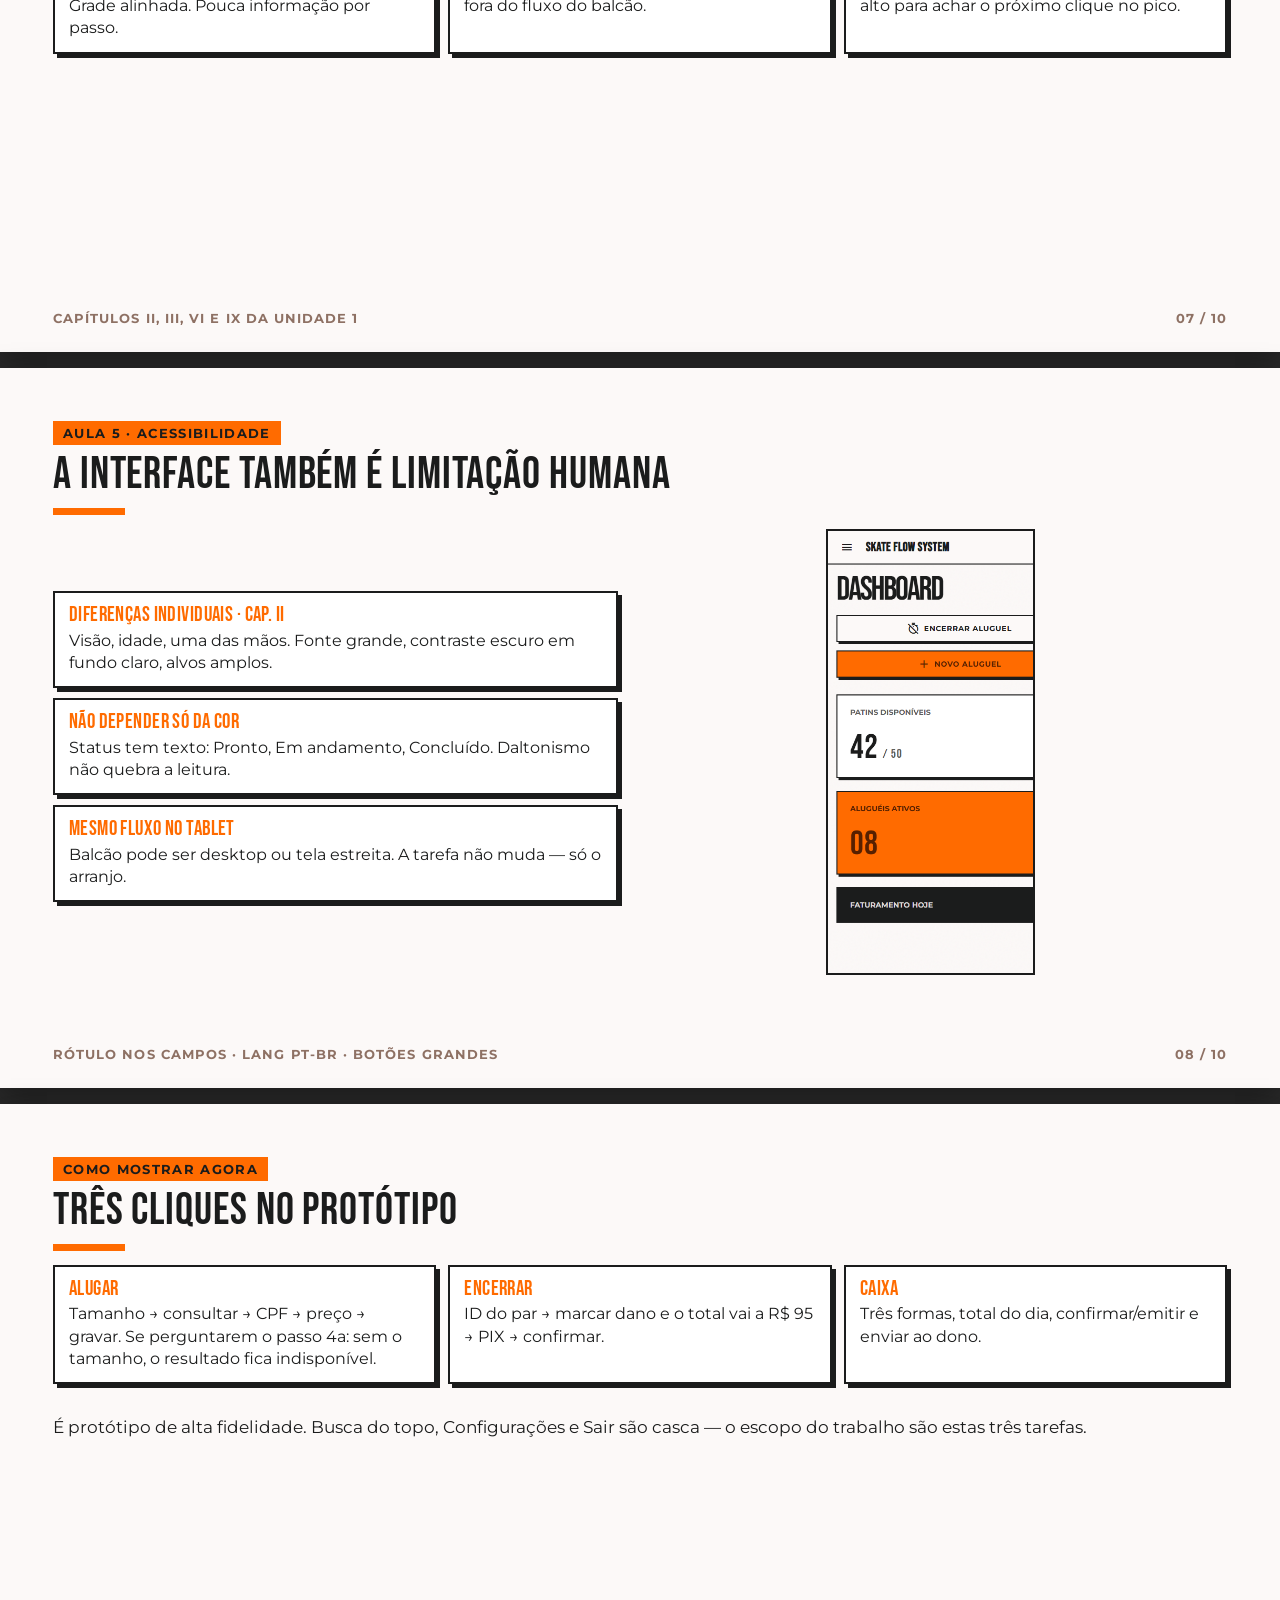
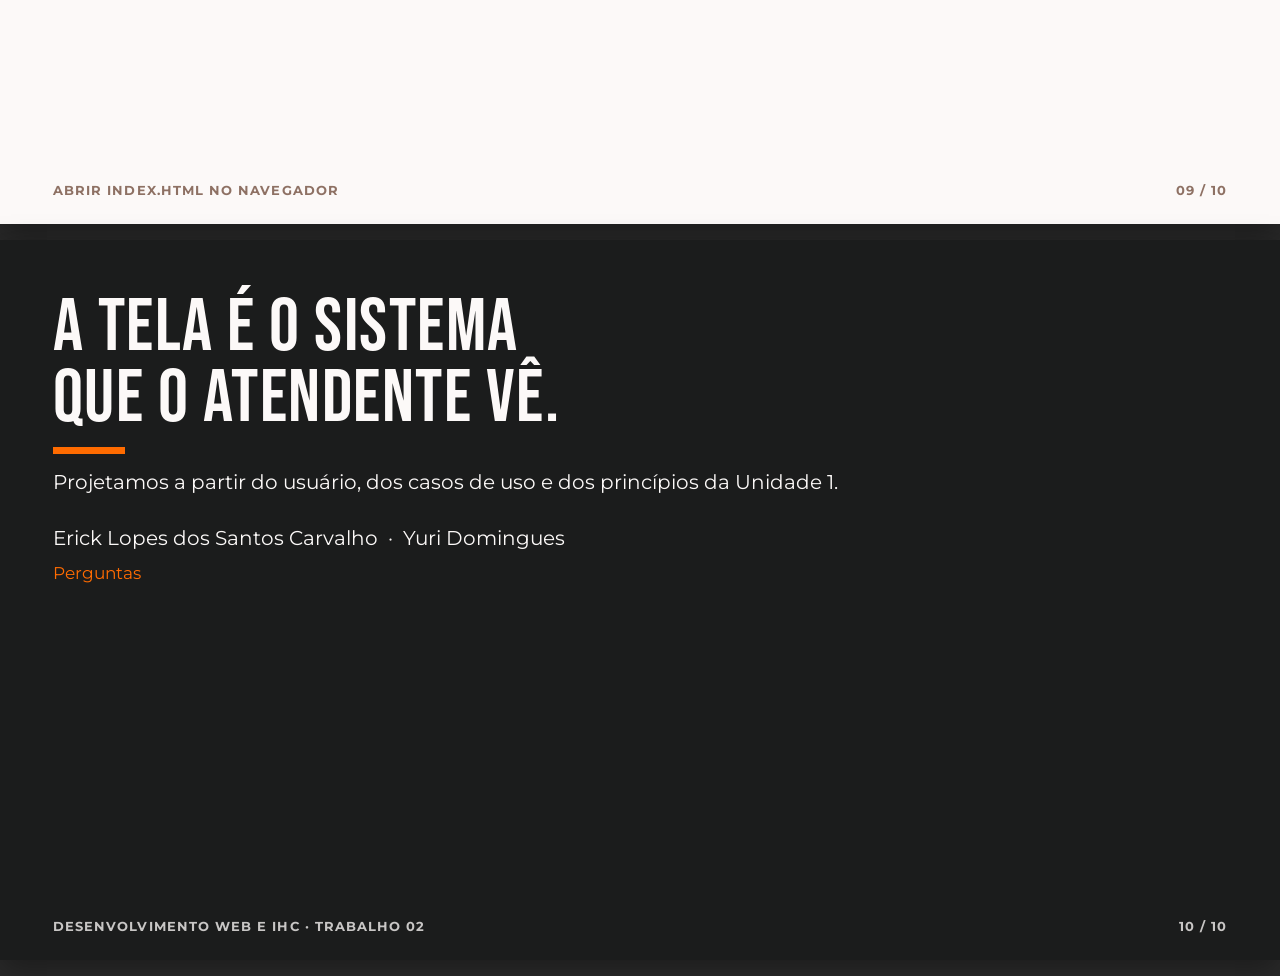
==== commit b14597c7: "update docs" ====
--- a/docs/Trabalho_02_Apresentacao_SkateFlow.html
+++ b/docs/Trabalho_02_Apresentacao_SkateFlow.html
@@ -30,37 +30,34 @@
     box-shadow: 0 10px 30px rgba(0,0,0,.35);
   }
   .slide.dark { background: var(--ink); color: #fcf9f8; }
-  .pad { padding: 18mm 16mm 16mm; height: 100%; }
-  .who {
-    position: absolute; top: 10mm; right: 16mm;
-    font-size: 10pt; font-weight: 700; letter-spacing: .14em;
-    text-transform: uppercase; color: var(--orange);
-    border: 2px solid var(--orange); padding: 4px 10px;
-  }
-  .dark .who { color: var(--orange); }
-  h1, h2, .bebas { font-family: "Bebas Neue", Impact, sans-serif; font-weight: 400; letter-spacing: .02em; line-height: .95; margin: 0; }
+  .pad { padding: 14mm 14mm 14mm; height: 100%; }
+  h1, h2, h3, .bebas { font-family: "Bebas Neue", Impact, sans-serif; font-weight: 400; letter-spacing: .02em; line-height: .95; margin: 0; }
   h1 { font-size: 56pt; }
-  h2 { font-size: 42pt; }
+  h2 { font-size: 34pt; }
   .orange { color: var(--orange); }
-  .rule { width: 88px; height: 8px; background: var(--orange); margin: 16px 0 20px; }
-  p { font-size: 16pt; line-height: 1.45; margin: 0 0 12px; }
-  .small { font-size: 13pt; }
-  .cols { display: grid; grid-template-columns: 1fr 1fr; gap: 18px; }
-  .cols-3 { display: grid; grid-template-columns: 1fr 1fr 1fr; gap: 14px; }
+  .rule { width: 72px; height: 7px; background: var(--orange); margin: 12px 0 14px; }
+  p { font-size: 15pt; line-height: 1.4; margin: 0 0 10px; }
+  .small { font-size: 12.5pt; }
+  .cols { display: grid; grid-template-columns: 1.4fr 0.85fr; gap: 16px; align-items: start; }
+  .cols-3 { display: grid; grid-template-columns: 1fr 1fr 1fr; gap: 12px; }
   .card {
     border: 2.5px solid var(--ink);
-    box-shadow: 5px 5px 0 #1b1c1c;
-    padding: 16px 18px;
+    box-shadow: 4px 4px 0 #1b1c1c;
+    padding: 12px 14px;
     background: #fff;
+    margin-bottom: 10px;
   }
   .dark .card { background: #303030; color: #fcf9f8; border-color: #ff6b00; box-shadow: none; }
-  .card h3 { font-family: "Bebas Neue", Impact, sans-serif; font-size: 22pt; margin: 0 0 8px; }
-  .card p { font-size: 13pt; margin: 0; }
-  ul { margin: 0; padding-left: 22px; }
-  li { font-size: 16pt; margin-bottom: 8px; }
+  .card h3 { font-size: 16pt; margin: 0 0 4px; color: var(--orange); }
+  .dark .card h3 { color: var(--orange); }
+  .card p { font-size: 12pt; margin: 0; }
+  .why { font-size: 11pt; color: var(--muted); margin-top: 4px; }
+  .dark .why { color: #c8c6c5; }
+  ul { margin: 0; padding-left: 20px; }
+  li { font-size: 13.5pt; margin-bottom: 8px; }
   .shot { width: 100%; border: 2.5px solid var(--ink); display: block; }
   .foot {
-    position: absolute; left: 16mm; right: 16mm; bottom: 8mm;
+    position: absolute; left: 14mm; right: 14mm; bottom: 7mm;
     display: flex; justify-content: space-between;
     font-size: 10pt; letter-spacing: .08em; text-transform: uppercase; font-weight: 700;
     color: #8e7164;
@@ -68,248 +65,248 @@
   .dark .foot { color: #c8c6c5; }
   .badge {
     display: inline-block; background: var(--orange); color: var(--ink);
-    font-weight: 700; font-size: 11pt; letter-spacing: .1em;
-    text-transform: uppercase; padding: 4px 10px; margin-bottom: 10px;
-  }
-  .script { background: #fff; }
-  .script .pad { padding: 12mm 14mm; }
-  .script h2 { font-size: 28pt; }
-  .script p, .script li { font-size: 12pt; }
-  .script table { width: 100%; border-collapse: collapse; font-size: 11.5pt; }
-  .script th, .script td { border: 1.5px solid #1b1c1c; padding: 7px 8px; vertical-align: top; text-align: left; }
-  .script th { background: #1b1c1c; color: #fff; }
+    font-weight: 700; font-size: 10pt; letter-spacing: .1em;
+    text-transform: uppercase; padding: 4px 10px; margin-bottom: 8px;
+  }
 </style>
 </head>
 <body>
 
-<!-- 1 capa -->
 <section class="slide dark">
   <div class="pad">
-    <div class="badge">Trabalho 02 · IHC · Turma A</div>
+    <div class="badge">Desenvolvimento Web e IHC · Turma A · Trabalho 02</div>
     <h1>Skate Flow</h1>
-    <p class="orange" style="font-family:'Bebas Neue';font-size:28pt;margin-top:8px;">Projeto de interface · Empresa de aluguel de patins</p>
+    <p class="orange" style="font-family:'Bebas Neue';font-size:28pt;margin-top:8px;">Projeto de interface do atendente<br>Empresa de aluguel de patins</p>
     <div class="rule"></div>
     <p>Erick Lopes dos Santos Carvalho &nbsp;·&nbsp; Yuri Domingues</p>
     <p class="small">Prof. Chessman Kennedy Faria Corrêa &nbsp;·&nbsp; 04/09/2026</p>
-    <p class="small" style="margin-top:28px;opacity:.8;">Três casos de uso. Uma interface para o atendente. Sem ficha de papel.</p>
-  </div>
-  <div class="foot"><span>Skate Flow</span><span>01 / 12</span></div>
-</section>
-
-<!-- 2 problema -->
-<section class="slide">
-  <div class="pad">
-    <div class="badge">O problema</div>
-    <h2>A loja ainda roda no papel</h2>
-    <div class="rule"></div>
+    <p class="small" style="margin-top:22px;opacity:.85;">As telas que o atendente vê — e o que do material da disciplina entrou em cada decisão.</p>
+  </div>
+  <div class="foot"><span>Skate Flow</span><span>01 / 10</span></div>
+</section>
+
+<section class="slide">
+  <div class="pad">
+    <div class="badge">Cap. I · A interface é o sistema</div>
+    <h2>O que o atendente precisa fazer</h2>
+    <div class="rule"></div>
+    <div class="cols-3">
+      <div class="card">
+        <h3>Alugar</h3>
+        <p>Consultar o tamanho, informar o preço, gravar CPF, par e hora.</p>
+      </div>
+      <div class="card">
+        <h3>Encerrar</h3>
+        <p>Achar o aluguel, calcular, registrar dano e a forma de pagamento.</p>
+      </div>
+      <div class="card">
+        <h3>Fechar o caixa</h3>
+        <p>Ver totais por forma, conferir, emitir e enviar o relatório.</p>
+      </div>
+    </div>
+    <p class="small" style="margin-top:18px;">Na Unidade 1 a interface é o que o usuário percebe como o sistema. O Trabalho 02 pede projetar essa interface — não o banco, não o servidor. O Início só orienta o expediente.</p>
+  </div>
+  <div class="foot"><span>Três casos de uso do enunciado</span><span>02 / 10</span></div>
+</section>
+
+<section class="slide">
+  <div class="pad" style="padding-top:12mm;">
+    <div class="badge">Tela · Início</div>
     <div class="cols">
-      <div>
-        <ul>
-          <li>Cliente pede o par → atendente pergunta o <b>número do calçado</b>.</li>
-          <li>Anota CPF, ID do patins e hora numa <b>ficha</b>.</li>
-          <li>Na volta, calcula o valor, olha se há <b>dano</b>, registra o pagamento.</li>
-          <li>No fim do dia, <b>soma o caixa</b> e manda o relatório ao dono.</li>
-        </ul>
-      </div>
-      <div class="card">
-        <h3>O que o enunciado pede</h3>
-        <p>Projetar a interface do sistema — não o banco, não o backend. A tela é o que o usuário percebe como o sistema.</p>
-      </div>
-    </div>
-  </div>
-  <div class="foot"><span>Do estudo de caso</span><span>02 / 12</span></div>
-</section>
-
-<!-- 3 usuario -->
-<section class="slide">
-  <div class="pad">
-    <div class="badge">Capítulo II · O usuário</div>
-    <h2>Um ator: o atendente</h2>
+      <img class="shot" src="_extract/tela_dashboard.png" alt="Tela inicial">
+      <div>
+        <h2>Por que assim</h2>
+        <div class="rule"></div>
+        <div class="card">
+          <h3>Sinal × ruído · Cap. II</h3>
+          <p>O que importa no turno fica grande: estoque, aluguéis, faturamento. O resto não compete.</p>
+        </div>
+        <div class="card">
+          <h3>Reconhecer &gt; relembrar · memória</h3>
+          <p>A lista substitui o maço de fichas. Status tem rótulo, não só cor.</p>
+        </div>
+        <div class="card">
+          <h3>Eficiência · Cap. IX</h3>
+          <p>Dois atalhos no topo: alugar ou encerrar, sem caçar menu.</p>
+        </div>
+      </div>
+    </div>
+  </div>
+  <div class="foot"><span>Painel do expediente</span><span>03 / 10</span></div>
+</section>
+
+<section class="slide">
+  <div class="pad" style="padding-top:12mm;">
+    <div class="badge">Tela · Alugar</div>
+    <div class="cols">
+      <img class="shot" src="_extract/tela_alugar.png" alt="Tela de alugar">
+      <div>
+        <h2>Por que assim</h2>
+        <div class="rule"></div>
+        <div class="card">
+          <h3>Modelo mental · Cap. II</h3>
+          <p>Ele já aluga no papel. Os 4 passos copiam a ficha: tamanho, par, CPF, gravar.</p>
+        </div>
+        <div class="card">
+          <h3>Compreensibilidade · Cap. IX</h3>
+          <p>Fica óbvio o quê, onde e quando. Sem jargão de software.</p>
+        </div>
+        <div class="card">
+          <h3>Familiaridade</h3>
+          <p>Preço na confirmação porque o processo pede informar o preço ao cliente.</p>
+        </div>
+      </div>
+    </div>
+  </div>
+  <div class="foot"><span>Fluxo principal do caso de uso Alugar</span><span>04 / 10</span></div>
+</section>
+
+<section class="slide">
+  <div class="pad" style="padding-top:12mm;">
+    <div class="badge">Tela · Encerrar</div>
+    <div class="cols">
+      <img class="shot" src="_extract/tela_encerrar.png" alt="Tela de encerrar">
+      <div>
+        <h2>Por que assim</h2>
+        <div class="rule"></div>
+        <div class="card">
+          <h3>Menos memorização</h3>
+          <p>O sistema mostra tempo e total. O atendente não soma de cabeça com o cliente na frente.</p>
+        </div>
+        <div class="card">
+          <h3>Capacidade de perdoar · Cap. IX</h3>
+          <p>Dano é opcional. Marca, o total sobe. Desmarca, o total volta.</p>
+        </div>
+        <div class="card">
+          <h3>Objetividade e resposta</h3>
+          <p>O efeito da ação aparece na hora. PIX, cartão e dinheiro ficam visíveis antes de confirmar.</p>
+        </div>
+      </div>
+    </div>
+  </div>
+  <div class="foot"><span>Inclui o fluxo do patins danificado</span><span>05 / 10</span></div>
+</section>
+
+<section class="slide">
+  <div class="pad" style="padding-top:12mm;">
+    <div class="badge">Tela · Fechar o caixa</div>
+    <div class="cols">
+      <img class="shot" src="_extract/tela_caixa.png" alt="Tela de caixa">
+      <div>
+        <h2>Por que assim</h2>
+        <div class="rule"></div>
+        <div class="card">
+          <h3>Controle · Cap. IX</h3>
+          <p>O sistema soma. O atendente confere o físico e só então confirma. Nada fecha sozinho.</p>
+        </div>
+        <div class="card">
+          <h3>Clareza</h3>
+          <p>Dinheiro, cartão e PIX separados — a mesma conta que ele já fazia no papel.</p>
+        </div>
+        <div class="card">
+          <h3>Prioridade das pessoas</h3>
+          <p>“Enviar relatório” continua humano. A tela só tira a soma na mão.</p>
+        </div>
+      </div>
+    </div>
+  </div>
+  <div class="foot"><span>Totais por forma + emitir / enviar</span><span>06 / 10</span></div>
+</section>
+
+<section class="slide">
+  <div class="pad">
+    <div class="badge">O que se repete em todas as telas</div>
+    <h2>Decisões tiradas do material</h2>
     <div class="rule"></div>
     <div class="cols-3">
       <div class="card">
-        <h3>Uso obrigatório</h3>
-        <p>O expediente inteiro passa por essa tela. Tem que ser rápida no pico, não “bonita só no print”.</p>
-      </div>
-      <div class="card">
-        <h3>Sabe a tarefa, não o software</h3>
-        <p>Modelo mental = ficha de papel. Vocabulário da loja: tamanho, CPF, par, caixa.</p>
-      </div>
-      <div class="card">
-        <h3>Cliente na frente</h3>
-        <p>Estresse moderado/alto. Botões grandes, poucos passos, reconhecer em vez de decorar.</p>
-      </div>
-    </div>
-    <p class="small" style="margin-top:22px;">Cliente e proprietário ficam fora da GUI: um fala com o atendente; o outro recebe o relatório.</p>
-  </div>
-  <div class="foot"><span>Perspectiva do usuário</span><span>03 / 12</span></div>
-</section>
-
-<!-- 4 casos de uso -->
-<section class="slide">
-  <div class="pad">
-    <div class="badge">Casos de uso</div>
-    <h2>O que está dentro do sistema</h2>
-    <div class="rule"></div>
-    <div class="cols" style="grid-template-columns: 1.05fr 1fr; align-items:center;">
-      <img class="shot" src="_extract/diagram_3_367x267.png" alt="Diagrama de contexto">
-      <div>
-        <div class="card" style="margin-bottom:12px;"><h3>1. Alugar patins</h3><p>Consultar tamanho, informar preço, gravar CPF + par + hora.</p></div>
-        <div class="card" style="margin-bottom:12px;"><h3>2. Encerrar aluguel</h3><p>Buscar o par, calcular, dano, pagamento, confirmar.</p></div>
-        <div class="card"><h3>3. Fechar o caixa</h3><p>Totais por forma, conferir, emitir e enviar o relatório.</p></div>
-      </div>
-    </div>
-  </div>
-  <div class="foot"><span>Diagrama de contexto do enunciado</span><span>04 / 12</span></div>
-</section>
-
-<!-- 5 principios -->
-<section class="slide">
-  <div class="pad">
-    <div class="badge">Capítulo IX · Princípios</div>
-    <h2>O que guiou cada tela</h2>
+        <h3>Usuário · Cap. II</h3>
+        <p>Atendente, uso obrigatório, cliente na frente, pouco treino. Por isso passos curtos, palavra da loja, botões grandes.</p>
+      </div>
+      <div class="card">
+        <h3>GUI e dispositivos · Cap. III</h3>
+        <p>Mouse/toque para ação, teclado só para tamanho, CPF e ID. Alvos grandes: controle de movimento da Unidade 1.</p>
+      </div>
+      <div class="card">
+        <h3>Consistência · Cap. IX</h3>
+        <p>Mesmo menu, mesmo cabeçalho, mesmos botões. O que ele aprende numa tela serve na outra.</p>
+      </div>
+      <div class="card">
+        <h3>Composição · Cap. VI</h3>
+        <p>Cartões agrupam o que é da mesma tarefa. Grade alinhada. Pouca informação por passo.</p>
+      </div>
+      <div class="card">
+        <h3>Simplicidade</h3>
+        <p>Uma tarefa por página. Configurações ficam fora do fluxo do balcão.</p>
+      </div>
+      <div class="card">
+        <h3>Estética com função</h3>
+        <p>Laranja só em ação e valor crítico. Contraste alto para achar o próximo clique no pico.</p>
+      </div>
+    </div>
+  </div>
+  <div class="foot"><span>Capítulos II, III, VI e IX da Unidade 1</span><span>07 / 10</span></div>
+</section>
+
+<section class="slide">
+  <div class="pad">
+    <div class="badge">Aula 5 · Acessibilidade</div>
+    <h2>A interface também é limitação humana</h2>
+    <div class="rule"></div>
+    <div class="cols" style="grid-template-columns: 1fr 1.05fr; align-items:center;">
+      <div>
+        <div class="card">
+          <h3>Diferenças individuais · Cap. II</h3>
+          <p>Visão, idade, uma das mãos. Fonte grande, contraste escuro em fundo claro, alvos amplos.</p>
+        </div>
+        <div class="card">
+          <h3>Não depender só da cor</h3>
+          <p>Status tem texto: Pronto, Em andamento, Concluído. Daltonismo não quebra a leitura.</p>
+        </div>
+        <div class="card">
+          <h3>Mesmo fluxo no tablet</h3>
+          <p>Balcão pode ser desktop ou tela estreita. A tarefa não muda — só o arranjo.</p>
+        </div>
+      </div>
+      <img class="shot" src="_extract/tela_dashboard_mobile.png" alt="Início no celular" style="max-height:118mm;width:auto;max-width:100%;margin:0 auto;">
+    </div>
+  </div>
+  <div class="foot"><span>Rótulo nos campos · lang pt-BR · botões grandes</span><span>08 / 10</span></div>
+</section>
+
+<section class="slide">
+  <div class="pad">
+    <div class="badge">Como mostrar agora</div>
+    <h2>Três cliques no protótipo</h2>
     <div class="rule"></div>
     <div class="cols-3">
-      <div class="card"><h3>Consistência</h3><p>Mesmo menu, mesmos botões, mesmo layout nas três tarefas.</p></div>
-      <div class="card"><h3>Clareza</h3><p>Palavra da loja. Zero jargão de programação.</p></div>
-      <div class="card"><h3>Eficiência</h3><p>Uma página por caso de uso. Atalho “Novo” sempre à esquerda.</p></div>
-      <div class="card"><h3>Controle</h3><p>Nada grava sozinho. O atendente confirma.</p></div>
-      <div class="card"><h3>Perdoar</h3><p>Dano é opcional e o total volta se desmarcar.</p></div>
-      <div class="card"><h3>Prioridade</h3><p>O balcão manda mais que o aparato técnico.</p></div>
-    </div>
-  </div>
-  <div class="foot"><span>Objetivos: menos esforço visual, mental, motor e de memória</span><span>05 / 12</span></div>
-</section>
-
-<!-- 6 inicio -->
-<section class="slide">
-  <div class="pad" style="padding-top:14mm;">
-    <div class="badge">Tela · Início</div>
-    <div class="cols" style="grid-template-columns: 1.35fr .75fr; align-items:center;">
-      <img class="shot" src="_extract/tela_dashboard.png" alt="Dashboard">
-      <div>
-        <h2 style="font-size:32pt;">Painel do expediente</h2>
-        <div class="rule"></div>
-        <ul>
-          <li>Patins livres, aluguéis ativos, faturamento.</li>
-          <li>Lista no lugar do maço de fichas.</li>
-          <li>Dois atalhos: encerrar ou alugar.</li>
-        </ul>
-      </div>
-    </div>
-  </div>
-  <div class="foot"><span>Não é um 4º caso de uso — é orientação</span><span>06 / 12</span></div>
-</section>
-
-<!-- 7 alugar -->
-<section class="slide">
-  <div class="pad" style="padding-top:14mm;">
-    <div class="badge">Caso de uso · Alugar</div>
-    <div class="cols" style="grid-template-columns: 1.35fr .75fr; align-items:center;">
-      <img class="shot" src="_extract/tela_alugar.png" alt="Alugar">
-      <div>
-        <h2 style="font-size:32pt;">Quatro passos</h2>
-        <div class="rule"></div>
-        <ul>
-          <li>1 Consultar o tamanho.</li>
-          <li>2 Ver o par e o ID.</li>
-          <li>3 CPF do cliente.</li>
-          <li>4 Preço, hora e gravar.</li>
-        </ul>
-        <p class="small">Se não houver par: o resultado vira indisponível e o caso de uso acaba (fluxo 4a).</p>
-      </div>
-    </div>
-  </div>
-  <div class="foot"><span>Atividades amarelas do processo de entrega</span><span>07 / 12</span></div>
-</section>
-
-<!-- 8 encerrar -->
-<section class="slide">
-  <div class="pad" style="padding-top:14mm;">
-    <div class="badge">Caso de uso · Encerrar</div>
-    <div class="cols" style="grid-template-columns: 1.35fr .75fr; align-items:center;">
-      <img class="shot" src="_extract/tela_encerrar.png" alt="Encerrar">
-      <div>
-        <h2 style="font-size:32pt;">Valor visível</h2>
-        <div class="rule"></div>
-        <ul>
-          <li>Busca pelo ID do par.</li>
-          <li>Tempo e total calculados.</li>
-          <li>Dano = + R$ 50,00 no ato.</li>
-          <li>PIX, cartão ou dinheiro.</li>
-        </ul>
-      </div>
-    </div>
-  </div>
-  <div class="foot"><span>Fluxo 6a do enunciado está no checkbox</span><span>08 / 12</span></div>
-</section>
-
-<!-- 9 caixa -->
-<section class="slide">
-  <div class="pad" style="padding-top:14mm;">
-    <div class="badge">Caso de uso · Fechar o caixa</div>
-    <div class="cols" style="grid-template-columns: 1.35fr .75fr; align-items:center;">
-      <img class="shot" src="_extract/tela_caixa.png" alt="Caixa">
-      <div>
-        <h2 style="font-size:32pt;">Conferir e enviar</h2>
-        <div class="rule"></div>
-        <ul>
-          <li>Dinheiro, cartão e PIX separados.</li>
-          <li>Total do dia à direita.</li>
-          <li>Confirmar e emitir o relatório.</li>
-          <li>Enviar ao proprietário.</li>
-        </ul>
-      </div>
-    </div>
-  </div>
-  <div class="foot"><span>O sistema soma; o atendente confere o físico</span><span>09 / 12</span></div>
-</section>
-
-<!-- 10 acessibilidade -->
-<section class="slide">
-  <div class="pad">
-    <div class="badge">Aula 5 · Acessibilidade</div>
-    <h2>A interface não é só “bonita”</h2>
-    <div class="rule"></div>
-    <div class="cols">
-      <div class="card">
-        <h3>Já no protótipo</h3>
-        <p>Contraste alto · rótulo + cor no status · botões grandes · <code>label</code> nos campos · <code>lang="pt-BR"</code> · o mesmo fluxo no celular/tablet.</p>
-      </div>
-      <div>
-        <img class="shot" src="_extract/tela_dashboard_mobile.png" alt="Mobile" style="max-height:108mm;width:auto;max-width:100%;margin:0 auto;">
-      </div>
-    </div>
-  </div>
-  <div class="foot"><span>Diferenças individuais: visão, idade, uma das mãos</span><span>10 / 12</span></div>
-</section>
-
-<!-- 11 demo -->
+      <div class="card">
+        <h3>Alugar</h3>
+        <p>Tamanho → consultar → CPF → preço → gravar. Se perguntarem o passo 4a: sem o tamanho, o resultado fica indisponível.</p>
+      </div>
+      <div class="card">
+        <h3>Encerrar</h3>
+        <p>ID do par → marcar dano e o total vai a R$ 95 → PIX → confirmar.</p>
+      </div>
+      <div class="card">
+        <h3>Caixa</h3>
+        <p>Três formas, total do dia, confirmar/emitir e enviar ao dono.</p>
+      </div>
+    </div>
+    <p class="small" style="margin-top:22px;">É protótipo de alta fidelidade. Busca do topo, Configurações e Sair são casca — o escopo do trabalho são estas três tarefas.</p>
+  </div>
+  <div class="foot"><span>Abrir index.html no navegador</span><span>09 / 10</span></div>
+</section>
+
 <section class="slide dark">
   <div class="pad">
-    <div class="badge">Demonstração</div>
-    <h2>Três cliques no protótipo</h2>
-    <div class="rule"></div>
-    <div class="cols-3">
-      <div class="card"><h3>A · Alugar</h3><p>Tamanho 40 → consultar → CPF → mostrar o preço → gravar.</p></div>
-      <div class="card"><h3>B · Encerrar</h3><p>ID SK-402 → marcar dano e ver o total subir → PIX → confirmar.</p></div>
-      <div class="card"><h3>A · Caixa</h3><p>Mostrar as três formas, o total e os dois botões do relatório.</p></div>
-    </div>
-    <p class="small" style="margin-top:28px;">Enquanto um navega, o outro narra o caso de uso. Não abrir Configurações nem a busca do topo — são casca do protótipo.</p>
-  </div>
-  <div class="foot"><span>Abrir index.html no navegador</span><span>11 / 12</span></div>
-</section>
-
-<!-- 12 fim -->
-<section class="slide dark">
-  <div class="pad">
-    <h1>O papel sai.<br><span class="orange">O atendimento fica.</span></h1>
-    <div class="rule"></div>
-    <p>Três casos de uso · princípios da Unidade 1 · interface para quem está no balcão.</p>
-    <p style="margin-top:36px;">Erick Lopes &nbsp;·&nbsp; Yuri Domingues</p>
+    <h1>A tela é o sistema<br>que o atendente vê.</h1>
+    <div class="rule"></div>
+    <p>Projetamos a partir do usuário, dos casos de uso e dos princípios da Unidade 1.</p>
+    <p style="margin-top:28px;">Erick Lopes dos Santos Carvalho &nbsp;·&nbsp; Yuri Domingues</p>
     <p class="small orange">Perguntas</p>
   </div>
-  <div class="foot"><span>Skate Flow · Trabalho 02</span><span>12 / 12</span></div>
+  <div class="foot"><span>Desenvolvimento Web e IHC · Trabalho 02</span><span>10 / 10</span></div>
 </section>
 
 </body>
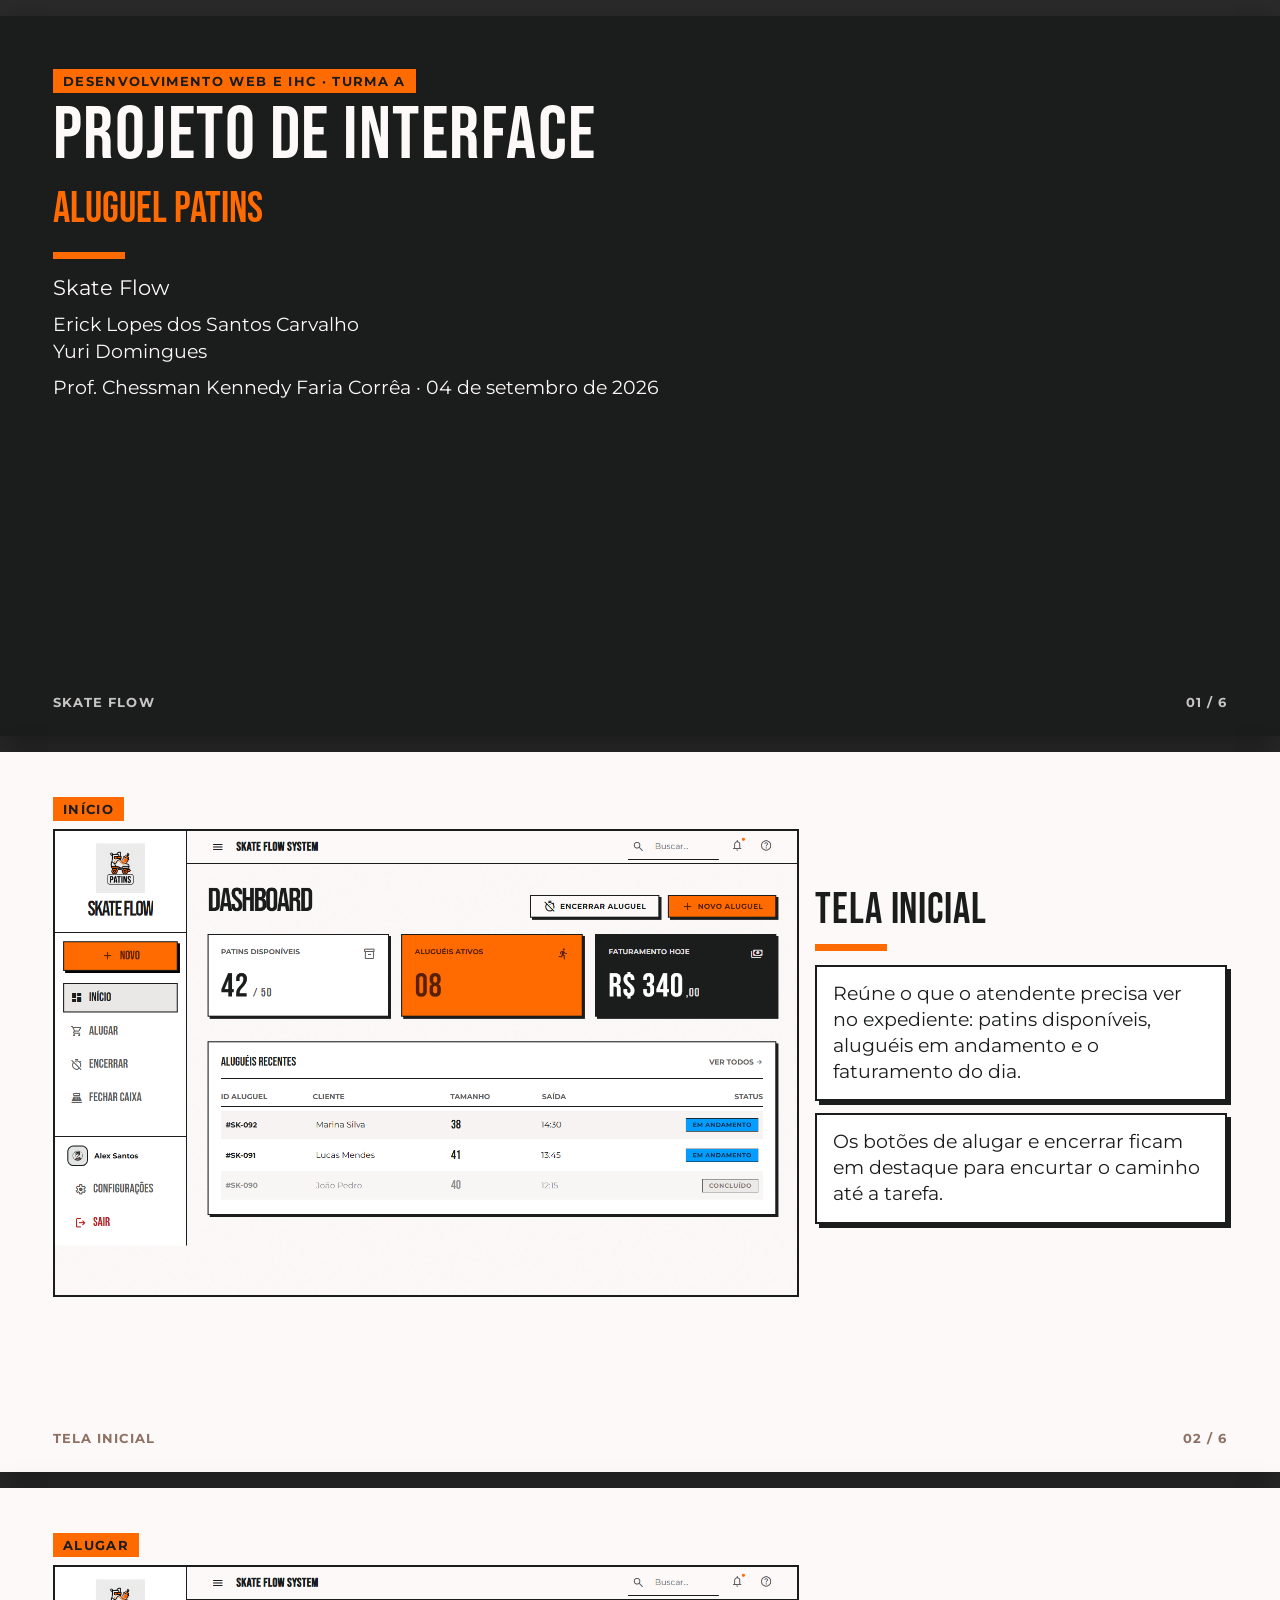
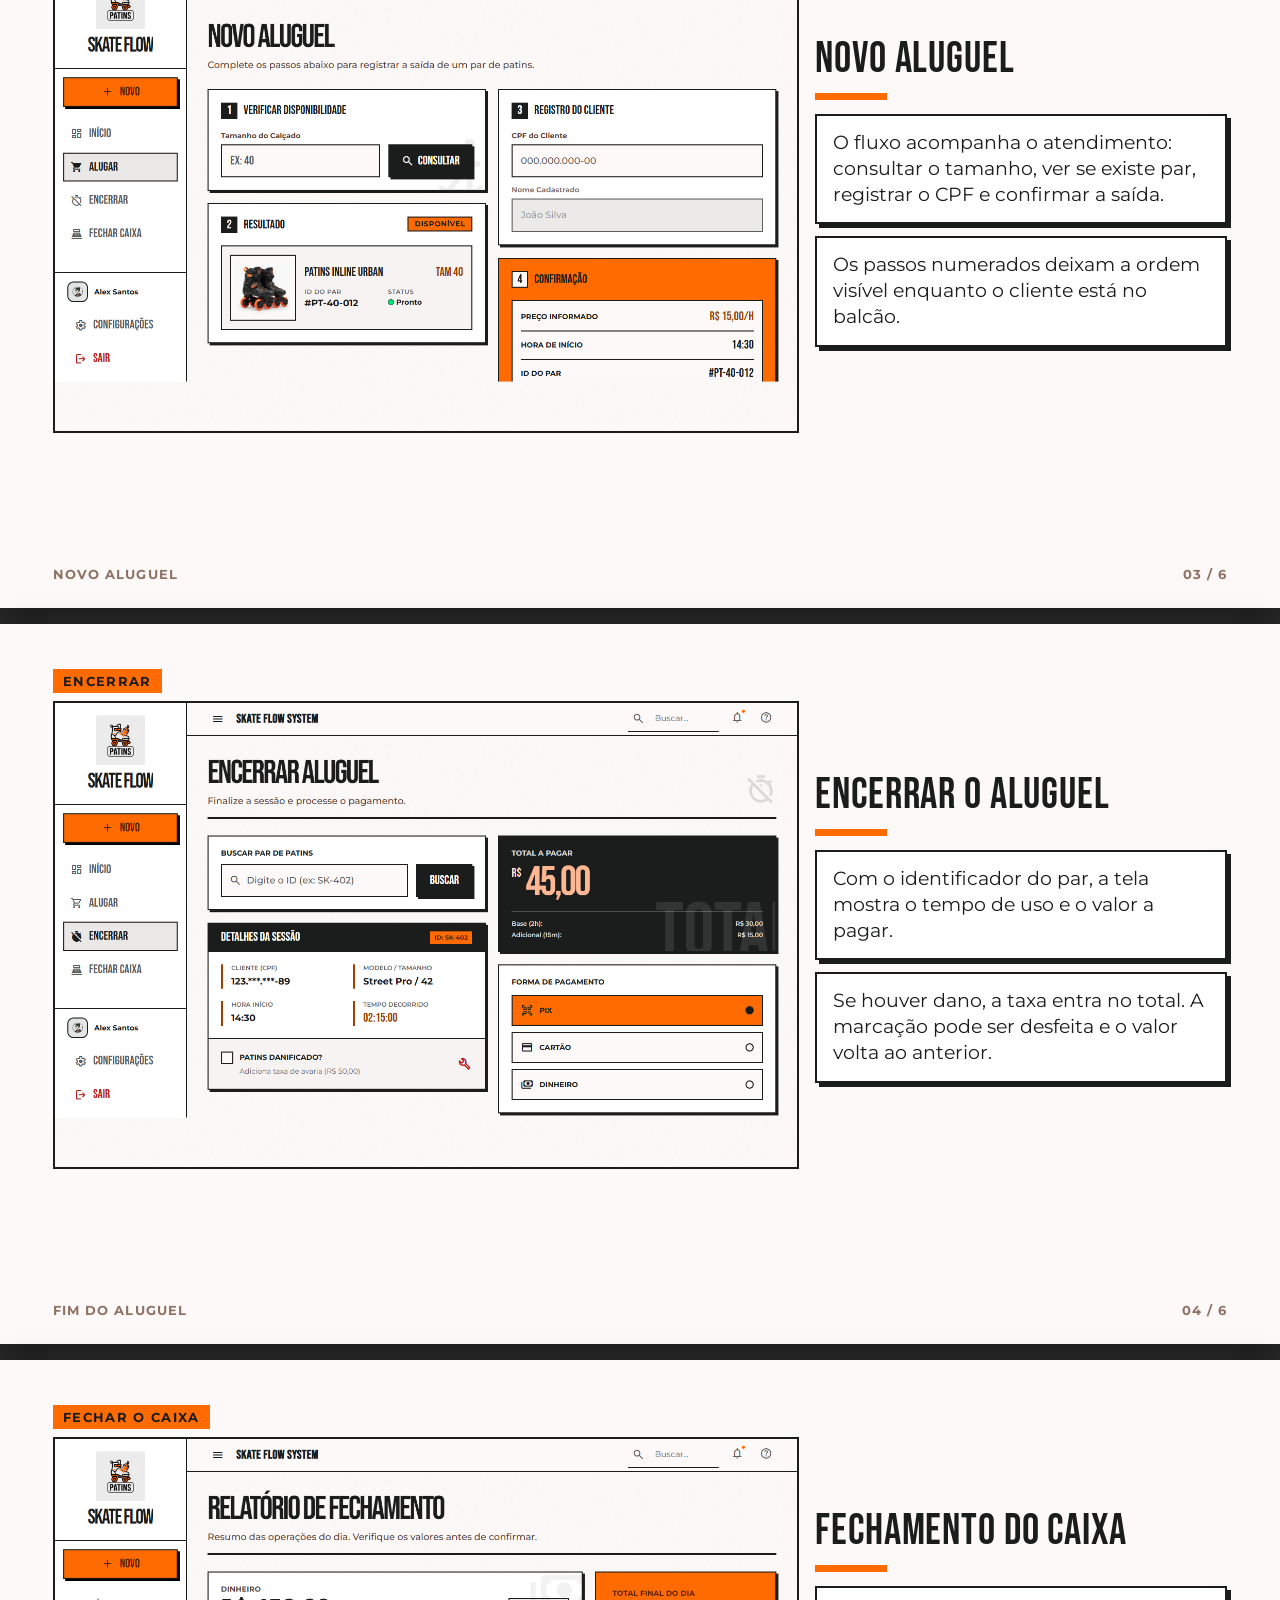
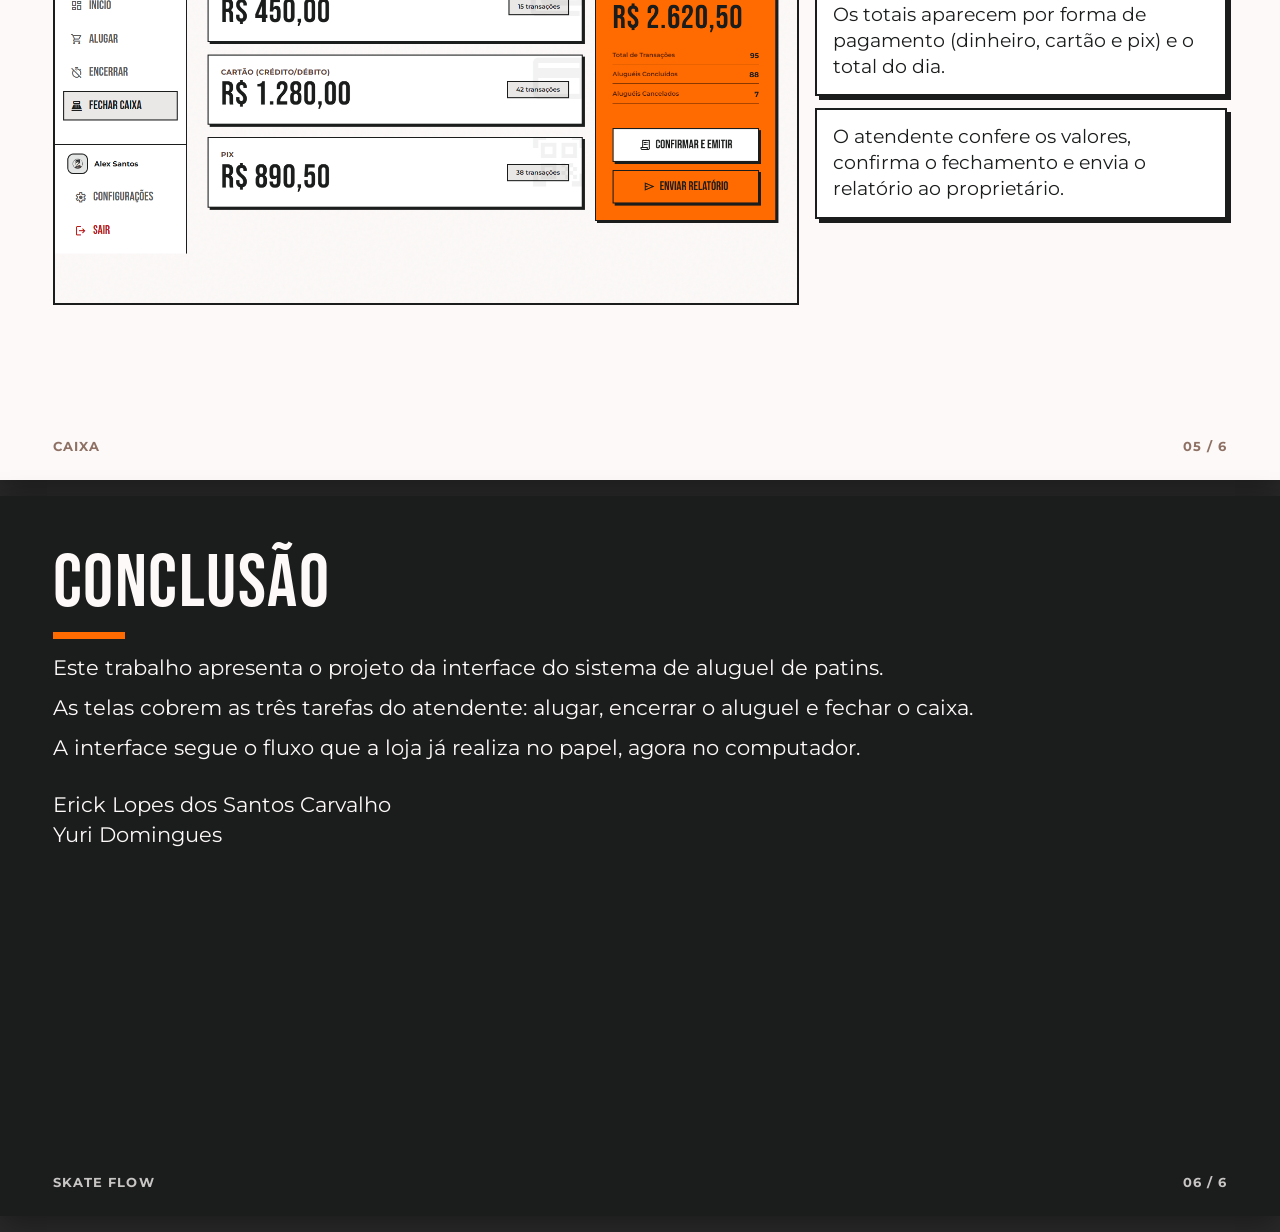
==== commit 41e1ecdd: "Refactor presentation documents for Skate Flow project, updating titles, content structure, and impr" ====
--- a/docs/Trabalho_02_Apresentacao_SkateFlow.html
+++ b/docs/Trabalho_02_Apresentacao_SkateFlow.html
@@ -2,7 +2,7 @@
 <html lang="pt-BR">
 <head>
 <meta charset="utf-8">
-<title>Apresentação · Trabalho 02 · Skate Flow</title>
+<title>Projeto de Interface - Aluguel Patins</title>
 <link href="https://fonts.googleapis.com/css2?family=Bebas+Neue&family=Montserrat:wght@400;500;600;700&display=swap" rel="stylesheet">
 <style>
   :root {
@@ -31,30 +31,24 @@
   }
   .slide.dark { background: var(--ink); color: #fcf9f8; }
   .pad { padding: 14mm 14mm 14mm; height: 100%; }
-  h1, h2, h3, .bebas { font-family: "Bebas Neue", Impact, sans-serif; font-weight: 400; letter-spacing: .02em; line-height: .95; margin: 0; }
+  h1, h2 { font-family: "Bebas Neue", Impact, sans-serif; font-weight: 400; letter-spacing: .02em; line-height: .95; margin: 0; }
   h1 { font-size: 56pt; }
-  h2 { font-size: 34pt; }
+  h2 { font-size: 32pt; }
   .orange { color: var(--orange); }
   .rule { width: 72px; height: 7px; background: var(--orange); margin: 12px 0 14px; }
-  p { font-size: 15pt; line-height: 1.4; margin: 0 0 10px; }
-  .small { font-size: 12.5pt; }
-  .cols { display: grid; grid-template-columns: 1.4fr 0.85fr; gap: 16px; align-items: start; }
-  .cols-3 { display: grid; grid-template-columns: 1fr 1fr 1fr; gap: 12px; }
+  p { font-size: 16pt; line-height: 1.4; margin: 0 0 10px; }
+  .small { font-size: 14pt; }
+  .cols { display: grid; grid-template-columns: 1.45fr 0.8fr; gap: 16px; align-items: center; }
   .card {
     border: 2.5px solid var(--ink);
     box-shadow: 4px 4px 0 #1b1c1c;
-    padding: 12px 14px;
+    padding: 14px 16px;
     background: #fff;
-    margin-bottom: 10px;
+    margin-bottom: 12px;
   }
-  .dark .card { background: #303030; color: #fcf9f8; border-color: #ff6b00; box-shadow: none; }
-  .card h3 { font-size: 16pt; margin: 0 0 4px; color: var(--orange); }
-  .dark .card h3 { color: var(--orange); }
-  .card p { font-size: 12pt; margin: 0; }
-  .why { font-size: 11pt; color: var(--muted); margin-top: 4px; }
-  .dark .why { color: #c8c6c5; }
+  .card p { font-size: 14pt; margin: 0; }
   ul { margin: 0; padding-left: 20px; }
-  li { font-size: 13.5pt; margin-bottom: 8px; }
+  li { font-size: 15pt; margin-bottom: 10px; }
   .shot { width: 100%; border: 2.5px solid var(--ink); display: block; }
   .foot {
     position: absolute; left: 14mm; right: 14mm; bottom: 7mm;
@@ -74,239 +68,107 @@
 
 <section class="slide dark">
   <div class="pad">
-    <div class="badge">Desenvolvimento Web e IHC · Turma A · Trabalho 02</div>
-    <h1>Skate Flow</h1>
-    <p class="orange" style="font-family:'Bebas Neue';font-size:28pt;margin-top:8px;">Projeto de interface do atendente<br>Empresa de aluguel de patins</p>
+    <div class="badge">Desenvolvimento Web e IHC · Turma A</div>
+    <h1>Projeto de Interface</h1>
+    <p class="orange" style="font-family:'Bebas Neue';font-size:32pt;margin-top:8px;">Aluguel Patins</p>
     <div class="rule"></div>
-    <p>Erick Lopes dos Santos Carvalho &nbsp;·&nbsp; Yuri Domingues</p>
-    <p class="small">Prof. Chessman Kennedy Faria Corrêa &nbsp;·&nbsp; 04/09/2026</p>
-    <p class="small" style="margin-top:22px;opacity:.85;">As telas que o atendente vê — e o que do material da disciplina entrou em cada decisão.</p>
+    <p>Skate Flow</p>
+    <p class="small">Erick Lopes dos Santos Carvalho<br>Yuri Domingues</p>
+    <p class="small">Prof. Chessman Kennedy Faria Corrêa · 04 de setembro de 2026</p>
   </div>
-  <div class="foot"><span>Skate Flow</span><span>01 / 10</span></div>
-</section>
-
-<section class="slide">
-  <div class="pad">
-    <div class="badge">Cap. I · A interface é o sistema</div>
-    <h2>O que o atendente precisa fazer</h2>
-    <div class="rule"></div>
-    <div class="cols-3">
-      <div class="card">
-        <h3>Alugar</h3>
-        <p>Consultar o tamanho, informar o preço, gravar CPF, par e hora.</p>
-      </div>
-      <div class="card">
-        <h3>Encerrar</h3>
-        <p>Achar o aluguel, calcular, registrar dano e a forma de pagamento.</p>
-      </div>
-      <div class="card">
-        <h3>Fechar o caixa</h3>
-        <p>Ver totais por forma, conferir, emitir e enviar o relatório.</p>
-      </div>
-    </div>
-    <p class="small" style="margin-top:18px;">Na Unidade 1 a interface é o que o usuário percebe como o sistema. O Trabalho 02 pede projetar essa interface — não o banco, não o servidor. O Início só orienta o expediente.</p>
-  </div>
-  <div class="foot"><span>Três casos de uso do enunciado</span><span>02 / 10</span></div>
+  <div class="foot"><span>Skate Flow</span><span>01 / 6</span></div>
 </section>
 
 <section class="slide">
   <div class="pad" style="padding-top:12mm;">
-    <div class="badge">Tela · Início</div>
+    <div class="badge">Início</div>
     <div class="cols">
       <img class="shot" src="_extract/tela_dashboard.png" alt="Tela inicial">
       <div>
-        <h2>Por que assim</h2>
+        <h2>Tela inicial</h2>
         <div class="rule"></div>
         <div class="card">
-          <h3>Sinal × ruído · Cap. II</h3>
-          <p>O que importa no turno fica grande: estoque, aluguéis, faturamento. O resto não compete.</p>
+          <p>Reúne o que o atendente precisa ver no expediente: patins disponíveis, aluguéis em andamento e o faturamento do dia.</p>
         </div>
         <div class="card">
-          <h3>Reconhecer &gt; relembrar · memória</h3>
-          <p>A lista substitui o maço de fichas. Status tem rótulo, não só cor.</p>
-        </div>
-        <div class="card">
-          <h3>Eficiência · Cap. IX</h3>
-          <p>Dois atalhos no topo: alugar ou encerrar, sem caçar menu.</p>
+          <p>Os botões de alugar e encerrar ficam em destaque para encurtar o caminho até a tarefa.</p>
         </div>
       </div>
     </div>
   </div>
-  <div class="foot"><span>Painel do expediente</span><span>03 / 10</span></div>
+  <div class="foot"><span>Tela inicial</span><span>02 / 6</span></div>
 </section>
 
 <section class="slide">
   <div class="pad" style="padding-top:12mm;">
-    <div class="badge">Tela · Alugar</div>
+    <div class="badge">Alugar</div>
     <div class="cols">
       <img class="shot" src="_extract/tela_alugar.png" alt="Tela de alugar">
       <div>
-        <h2>Por que assim</h2>
+        <h2>Novo aluguel</h2>
         <div class="rule"></div>
         <div class="card">
-          <h3>Modelo mental · Cap. II</h3>
-          <p>Ele já aluga no papel. Os 4 passos copiam a ficha: tamanho, par, CPF, gravar.</p>
+          <p>O fluxo acompanha o atendimento: consultar o tamanho, ver se existe par, registrar o CPF e confirmar a saída.</p>
         </div>
         <div class="card">
-          <h3>Compreensibilidade · Cap. IX</h3>
-          <p>Fica óbvio o quê, onde e quando. Sem jargão de software.</p>
-        </div>
-        <div class="card">
-          <h3>Familiaridade</h3>
-          <p>Preço na confirmação porque o processo pede informar o preço ao cliente.</p>
+          <p>Os passos numerados deixam a ordem visível enquanto o cliente está no balcão.</p>
         </div>
       </div>
     </div>
   </div>
-  <div class="foot"><span>Fluxo principal do caso de uso Alugar</span><span>04 / 10</span></div>
+  <div class="foot"><span>Novo aluguel</span><span>03 / 6</span></div>
 </section>
 
 <section class="slide">
   <div class="pad" style="padding-top:12mm;">
-    <div class="badge">Tela · Encerrar</div>
+    <div class="badge">Encerrar</div>
     <div class="cols">
       <img class="shot" src="_extract/tela_encerrar.png" alt="Tela de encerrar">
       <div>
-        <h2>Por que assim</h2>
+        <h2>Encerrar o aluguel</h2>
         <div class="rule"></div>
         <div class="card">
-          <h3>Menos memorização</h3>
-          <p>O sistema mostra tempo e total. O atendente não soma de cabeça com o cliente na frente.</p>
+          <p>Com o identificador do par, a tela mostra o tempo de uso e o valor a pagar.</p>
         </div>
         <div class="card">
-          <h3>Capacidade de perdoar · Cap. IX</h3>
-          <p>Dano é opcional. Marca, o total sobe. Desmarca, o total volta.</p>
-        </div>
-        <div class="card">
-          <h3>Objetividade e resposta</h3>
-          <p>O efeito da ação aparece na hora. PIX, cartão e dinheiro ficam visíveis antes de confirmar.</p>
+          <p>Se houver dano, a taxa entra no total. A marcação pode ser desfeita e o valor volta ao anterior.</p>
         </div>
       </div>
     </div>
   </div>
-  <div class="foot"><span>Inclui o fluxo do patins danificado</span><span>05 / 10</span></div>
+  <div class="foot"><span>Fim do aluguel</span><span>04 / 6</span></div>
 </section>
 
 <section class="slide">
   <div class="pad" style="padding-top:12mm;">
-    <div class="badge">Tela · Fechar o caixa</div>
+    <div class="badge">Fechar o caixa</div>
     <div class="cols">
       <img class="shot" src="_extract/tela_caixa.png" alt="Tela de caixa">
       <div>
-        <h2>Por que assim</h2>
+        <h2>Fechamento do caixa</h2>
         <div class="rule"></div>
         <div class="card">
-          <h3>Controle · Cap. IX</h3>
-          <p>O sistema soma. O atendente confere o físico e só então confirma. Nada fecha sozinho.</p>
+          <p>Os totais aparecem por forma de pagamento (dinheiro, cartão e pix) e o total do dia.</p>
         </div>
         <div class="card">
-          <h3>Clareza</h3>
-          <p>Dinheiro, cartão e PIX separados — a mesma conta que ele já fazia no papel.</p>
-        </div>
-        <div class="card">
-          <h3>Prioridade das pessoas</h3>
-          <p>“Enviar relatório” continua humano. A tela só tira a soma na mão.</p>
+          <p>O atendente confere os valores, confirma o fechamento e envia o relatório ao proprietário.</p>
         </div>
       </div>
     </div>
   </div>
-  <div class="foot"><span>Totais por forma + emitir / enviar</span><span>06 / 10</span></div>
-</section>
-
-<section class="slide">
-  <div class="pad">
-    <div class="badge">O que se repete em todas as telas</div>
-    <h2>Decisões tiradas do material</h2>
-    <div class="rule"></div>
-    <div class="cols-3">
-      <div class="card">
-        <h3>Usuário · Cap. II</h3>
-        <p>Atendente, uso obrigatório, cliente na frente, pouco treino. Por isso passos curtos, palavra da loja, botões grandes.</p>
-      </div>
-      <div class="card">
-        <h3>GUI e dispositivos · Cap. III</h3>
-        <p>Mouse/toque para ação, teclado só para tamanho, CPF e ID. Alvos grandes: controle de movimento da Unidade 1.</p>
-      </div>
-      <div class="card">
-        <h3>Consistência · Cap. IX</h3>
-        <p>Mesmo menu, mesmo cabeçalho, mesmos botões. O que ele aprende numa tela serve na outra.</p>
-      </div>
-      <div class="card">
-        <h3>Composição · Cap. VI</h3>
-        <p>Cartões agrupam o que é da mesma tarefa. Grade alinhada. Pouca informação por passo.</p>
-      </div>
-      <div class="card">
-        <h3>Simplicidade</h3>
-        <p>Uma tarefa por página. Configurações ficam fora do fluxo do balcão.</p>
-      </div>
-      <div class="card">
-        <h3>Estética com função</h3>
-        <p>Laranja só em ação e valor crítico. Contraste alto para achar o próximo clique no pico.</p>
-      </div>
-    </div>
-  </div>
-  <div class="foot"><span>Capítulos II, III, VI e IX da Unidade 1</span><span>07 / 10</span></div>
-</section>
-
-<section class="slide">
-  <div class="pad">
-    <div class="badge">Aula 5 · Acessibilidade</div>
-    <h2>A interface também é limitação humana</h2>
-    <div class="rule"></div>
-    <div class="cols" style="grid-template-columns: 1fr 1.05fr; align-items:center;">
-      <div>
-        <div class="card">
-          <h3>Diferenças individuais · Cap. II</h3>
-          <p>Visão, idade, uma das mãos. Fonte grande, contraste escuro em fundo claro, alvos amplos.</p>
-        </div>
-        <div class="card">
-          <h3>Não depender só da cor</h3>
-          <p>Status tem texto: Pronto, Em andamento, Concluído. Daltonismo não quebra a leitura.</p>
-        </div>
-        <div class="card">
-          <h3>Mesmo fluxo no tablet</h3>
-          <p>Balcão pode ser desktop ou tela estreita. A tarefa não muda — só o arranjo.</p>
-        </div>
-      </div>
-      <img class="shot" src="_extract/tela_dashboard_mobile.png" alt="Início no celular" style="max-height:118mm;width:auto;max-width:100%;margin:0 auto;">
-    </div>
-  </div>
-  <div class="foot"><span>Rótulo nos campos · lang pt-BR · botões grandes</span><span>08 / 10</span></div>
-</section>
-
-<section class="slide">
-  <div class="pad">
-    <div class="badge">Como mostrar agora</div>
-    <h2>Três cliques no protótipo</h2>
-    <div class="rule"></div>
-    <div class="cols-3">
-      <div class="card">
-        <h3>Alugar</h3>
-        <p>Tamanho → consultar → CPF → preço → gravar. Se perguntarem o passo 4a: sem o tamanho, o resultado fica indisponível.</p>
-      </div>
-      <div class="card">
-        <h3>Encerrar</h3>
-        <p>ID do par → marcar dano e o total vai a R$ 95 → PIX → confirmar.</p>
-      </div>
-      <div class="card">
-        <h3>Caixa</h3>
-        <p>Três formas, total do dia, confirmar/emitir e enviar ao dono.</p>
-      </div>
-    </div>
-    <p class="small" style="margin-top:22px;">É protótipo de alta fidelidade. Busca do topo, Configurações e Sair são casca — o escopo do trabalho são estas três tarefas.</p>
-  </div>
-  <div class="foot"><span>Abrir index.html no navegador</span><span>09 / 10</span></div>
+  <div class="foot"><span>Caixa</span><span>05 / 6</span></div>
 </section>
 
 <section class="slide dark">
   <div class="pad">
-    <h1>A tela é o sistema<br>que o atendente vê.</h1>
+    <h1>Conclusão</h1>
     <div class="rule"></div>
-    <p>Projetamos a partir do usuário, dos casos de uso e dos princípios da Unidade 1.</p>
-    <p style="margin-top:28px;">Erick Lopes dos Santos Carvalho &nbsp;·&nbsp; Yuri Domingues</p>
-    <p class="small orange">Perguntas</p>
+    <p>Este trabalho apresenta o projeto da interface do sistema de aluguel de patins.</p>
+    <p>As telas cobrem as três tarefas do atendente: alugar, encerrar o aluguel e fechar o caixa.</p>
+    <p>A interface segue o fluxo que a loja já realiza no papel, agora no computador.</p>
+    <p style="margin-top:28px;">Erick Lopes dos Santos Carvalho<br>Yuri Domingues</p>
   </div>
-  <div class="foot"><span>Desenvolvimento Web e IHC · Trabalho 02</span><span>10 / 10</span></div>
+  <div class="foot"><span>Skate Flow</span><span>06 / 6</span></div>
 </section>
 
 </body>
